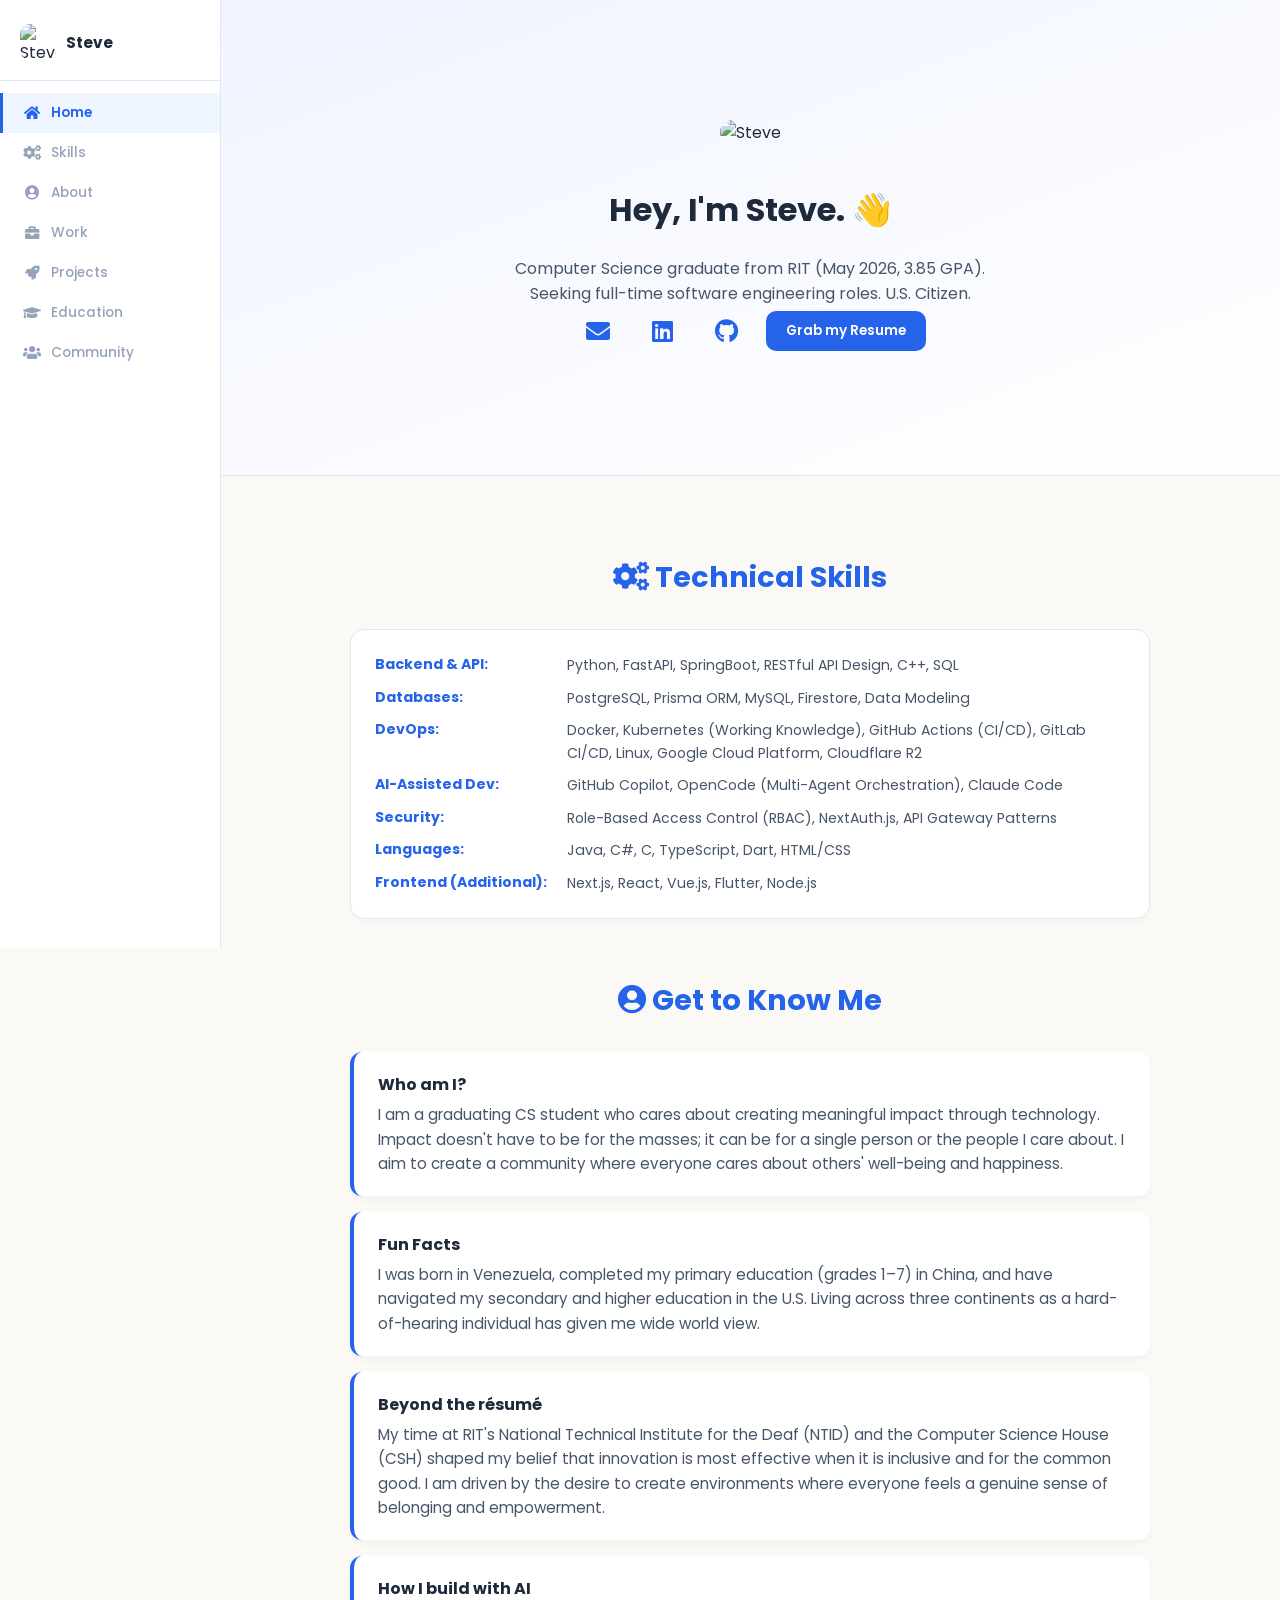
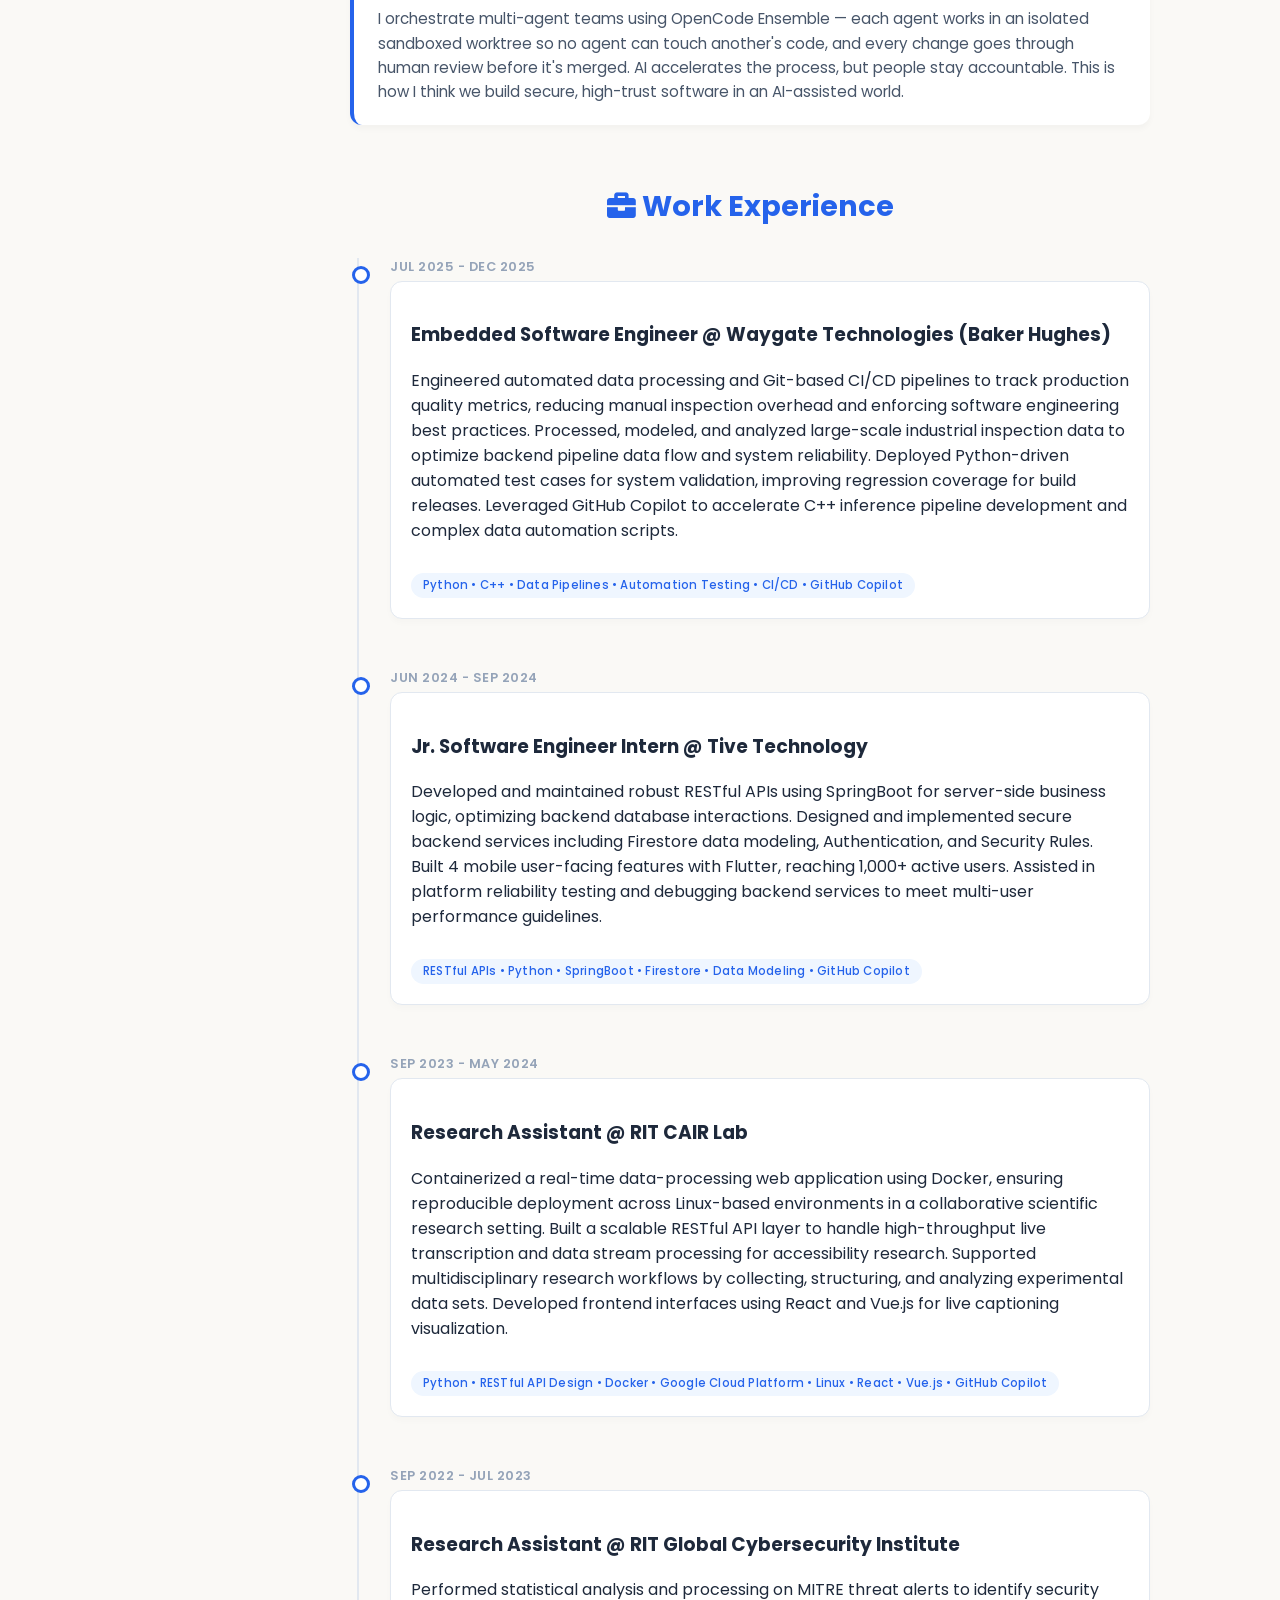
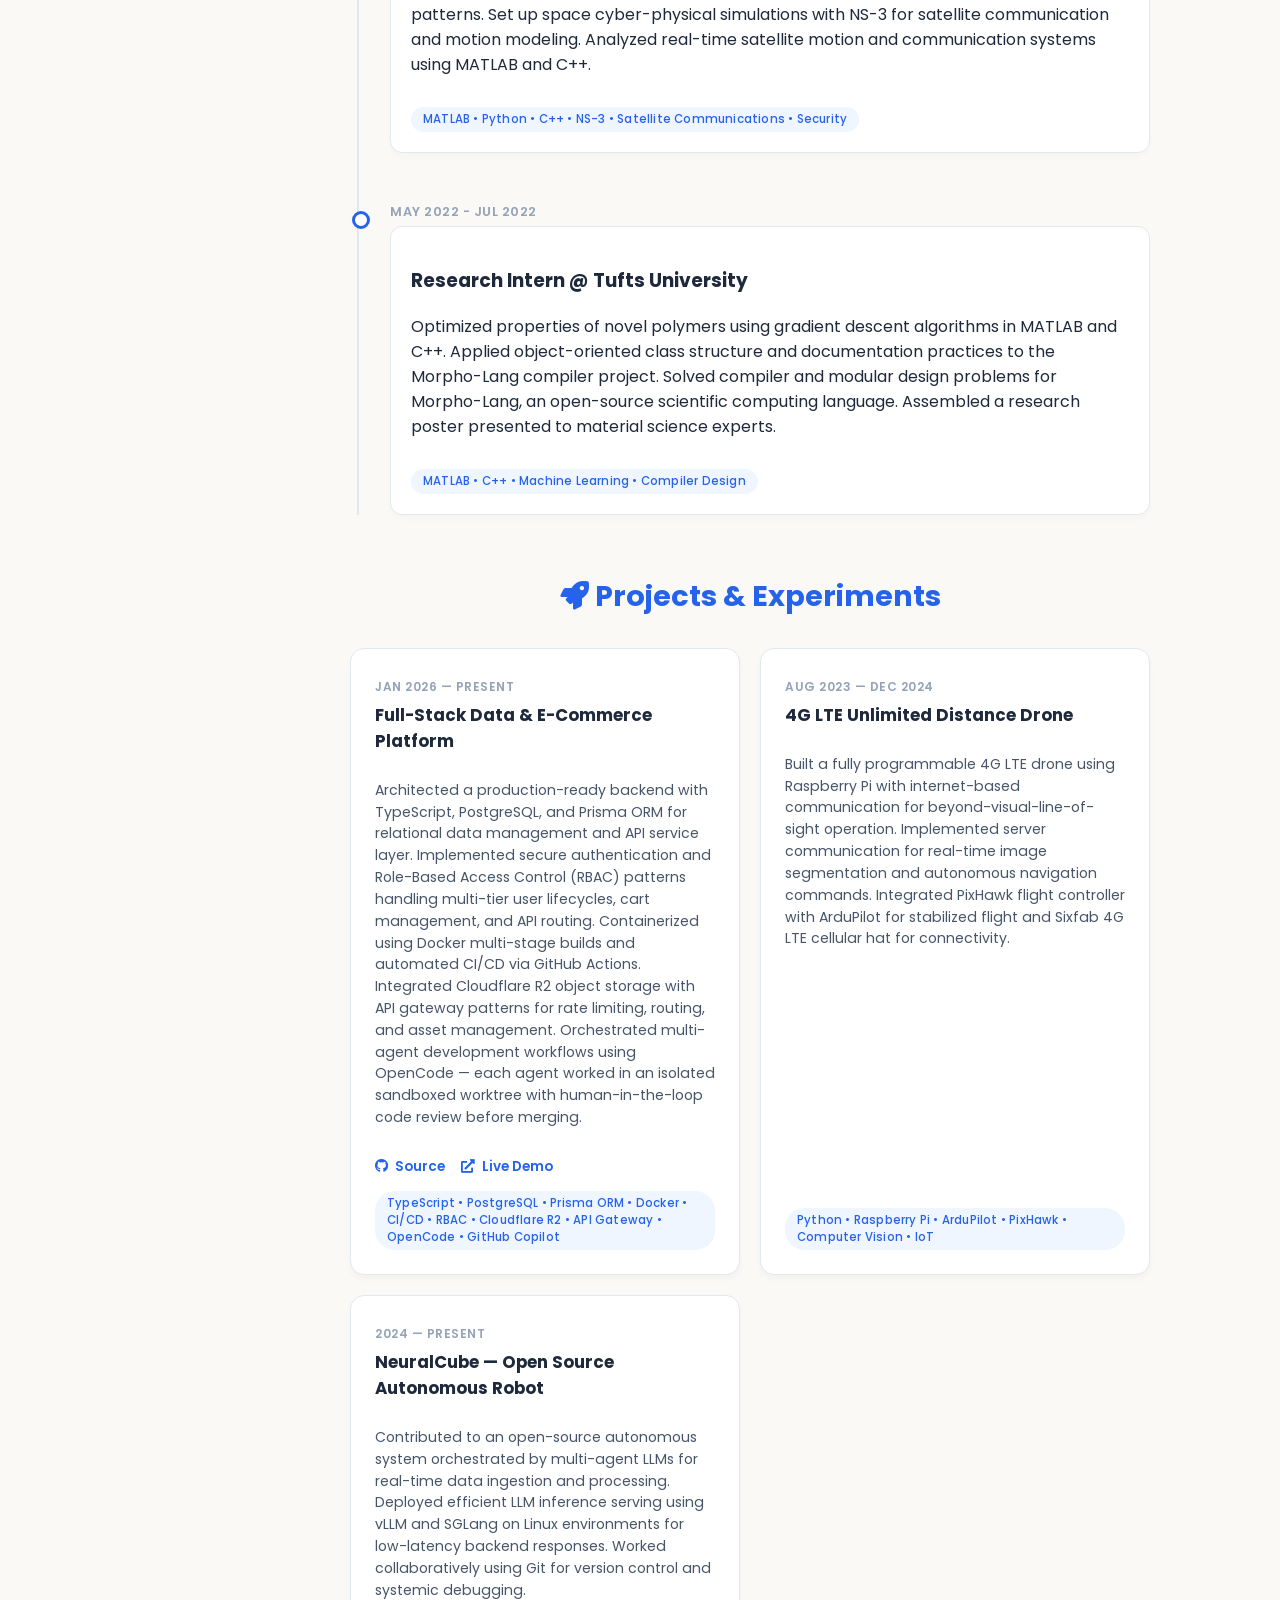
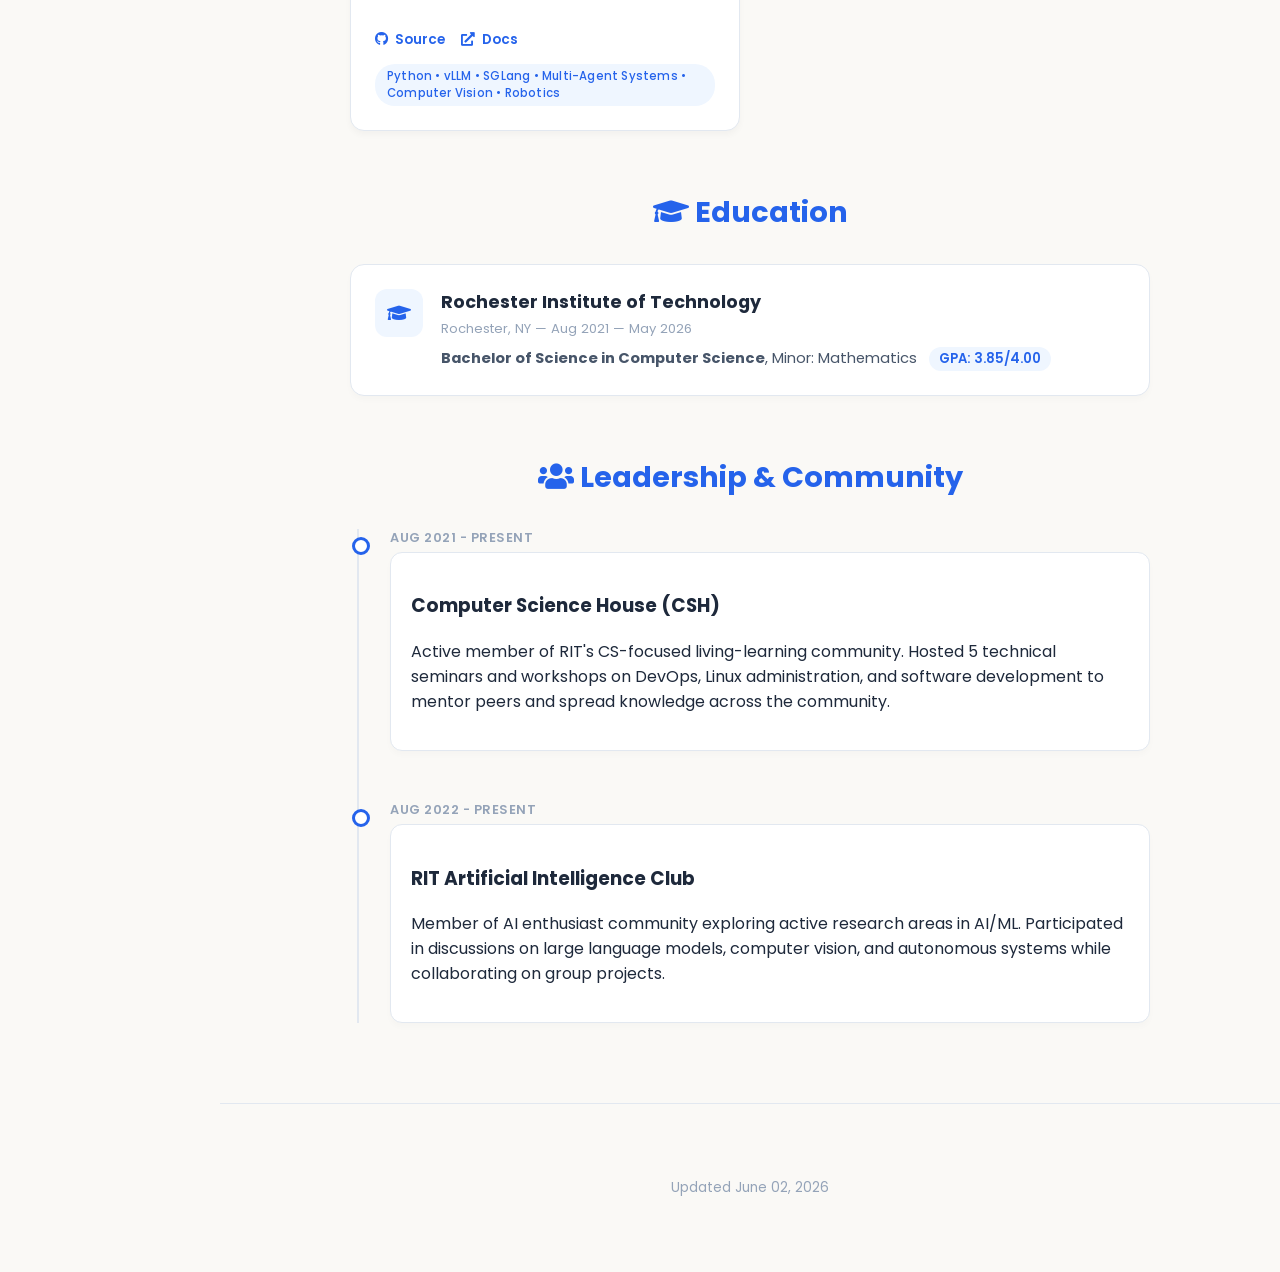
==== index.html @ 1d30fd58 "Update title to Jr. Software Engineer Intern; comment out collaborator name" ====
<!DOCTYPE html>
<html lang="en">
<head>
    <meta charset="UTF-8">
    <meta name="viewport" content="width=device-width, initial-scale=1.0">
    <title>Yiyuan (Steve) Wufeng | My Journey</title>
    <link rel="preconnect" href="https://fonts.googleapis.com">
    <link rel="preconnect" href="https://fonts.gstatic.com" crossorigin>
    <link href="https://fonts.googleapis.com/css2?family=Poppins:wght@400;500;600;700&display=swap" rel="stylesheet">
    <link rel="stylesheet" href="index.css">
    <link rel="stylesheet" href="https://use.fontawesome.com/releases/v5.7.1/css/all.css">
</head>
<body>

    <nav class="sidebar" id="sidebar">
        <div class="sidebar-header">
            <img src="https://avatars.githubusercontent.com/u/86623538?v=4" alt="Steve" class="sidebar-avatar">
            <span class="sidebar-name">Steve</span>
        </div>
        <a href="#" class="sidebar-link active" data-target="home"><i class="fas fa-home"></i> Home</a>
        <a href="#skills" class="sidebar-link" data-target="skills"><i class="fas fa-cogs"></i> Skills</a>
        <a href="#about" class="sidebar-link" data-target="about"><i class="fas fa-user-circle"></i> About</a>
        <a href="#work" class="sidebar-link" data-target="work"><i class="fas fa-briefcase"></i> Work</a>
        <a href="#projects" class="sidebar-link" data-target="projects"><i class="fas fa-rocket"></i> Projects</a>
        <a href="#education" class="sidebar-link" data-target="education"><i class="fas fa-graduation-cap"></i> Education</a>
        <a href="#community" class="sidebar-link" data-target="community"><i class="fas fa-users"></i> Community</a>
    </nav>

    <div class="main-content">

    <header class="hero" id="home">
        <img src="https://avatars.githubusercontent.com/u/86623538?v=4" alt="Steve" class="profile-pic">
        <h1>Hey, I'm Steve. 👋</h1>
        <p class="bio">Computer Science graduate from RIT (May 2026, 3.85 GPA). Seeking full-time software engineering roles. U.S. Citizen.</p>
        <div class="social-links">
            <a href="mailto:yfeng219@gmail.com"><i class="fas fa-envelope"></i></a>
            <a href="https://linkedin.com/in/yiyuan-wufeng/" target="_blank"><i class="fab fa-linkedin"></i></a>
            <a href="https://github.com/SteveWufeng" target="_blank"><i class="fab fa-github"></i></a>
            <a href="Yiyuan_Wufeng_Resume.pdf" class="resume-btn">Grab my Resume</a>
        </div>
    </header>

    <div class="container">
        <h2 class="section-title reveal" id="skills"><i class="fas fa-cogs"></i> Technical Skills</h2>
        <div class="reveal" style="margin-bottom: 60px;">
            <div class="skills-grid">
                <strong>Backend &amp; API:</strong> <span>Python, FastAPI, SpringBoot, RESTful API Design, C++, SQL</span>
                <strong>Databases:</strong> <span>PostgreSQL, Prisma ORM, MySQL, Firestore, Data Modeling</span>
                <strong>DevOps:</strong> <span>Docker, Kubernetes (Working Knowledge), GitHub Actions (CI/CD), GitLab CI/CD, Linux, Google Cloud Platform, Cloudflare R2</span>
                <strong>AI-Assisted Dev:</strong> <span>GitHub Copilot, OpenCode (Multi-Agent Orchestration), Claude Code</span>
                <strong>Security:</strong> <span>Role-Based Access Control (RBAC), NextAuth.js, API Gateway Patterns</span>
                <strong>Languages:</strong> <span>Java, C#, C, TypeScript, Dart, HTML/CSS</span>
                <strong>Frontend (Additional):</strong> <span>Next.js, React, Vue.js, Flutter, Node.js</span>
            </div>
        </div>

        <h2 class="section-title reveal" id="about"><i class="fas fa-user-circle"></i> Get to Know Me</h2>
        <div class="about-cards reveal">
            <div class="stub-card">
                <p class="stub-question">Who am I?</p>
                <p class="stub-answer">I am a graduating CS student who cares about creating meaningful impact through technology. Impact doesn't have to be for the masses; it can be for a single person or the people I care about. I aim to create a community where everyone cares about others' well-being and happiness.</p>
            </div>
            <div class="stub-card">
                <p class="stub-question">Fun Facts</p>
                <p class="stub-answer">I was born in Venezuela, completed my primary education (grades 1–7) in China, and have navigated my secondary and higher education in the U.S. Living across three continents as a hard-of-hearing individual has given me wide world view.</p>
            </div>
            <div class="stub-card">
                <p class="stub-question">Beyond the résumé</p>
                <p class="stub-answer">My time at RIT's National Technical Institute for the Deaf (NTID) and the Computer Science House (CSH) shaped my belief that innovation is most effective when it is inclusive and for the common good. I am driven by the desire to create environments where everyone feels a genuine sense of belonging and empowerment.</p>
            </div>
            <div class="stub-card">
                <p class="stub-question">How I build with AI</p>
                <p class="stub-answer">I orchestrate multi-agent teams using OpenCode Ensemble — each agent works in an isolated sandboxed worktree so no agent can touch another's code, and every change goes through human review before it's merged. AI accelerates the process, but people stay accountable. This is how I think we build secure, high-trust software in an AI-assisted world.</p>
            </div>
        </div>

        <h2 class="section-title reveal" id="work"><i class="fas fa-briefcase"></i> Work Experience</h2>
        <main class="timeline">
            <div class="timeline-item reveal">
                <div class="date">Jul 2025 - Dec 2025 </div>
                <div class="content">
                    <h3>Embedded Software Engineer @ Waygate Technologies (Baker Hughes) </h3>
                    <p>Engineered automated data processing and Git-based CI/CD pipelines to track production quality metrics, reducing manual inspection overhead and enforcing software engineering best practices. Processed, modeled, and analyzed large-scale industrial inspection data to optimize backend pipeline data flow and system reliability. Deployed Python-driven automated test cases for system validation, improving regression coverage for build releases. Leveraged GitHub Copilot to accelerate C++ inference pipeline development and complex data automation scripts.</p>
                    <span class="tags">Python • C++ • Data Pipelines • Automation Testing • CI/CD • GitHub Copilot</span>
                </div>
            </div>

            <div class="timeline-item reveal">
                <div class="date">Jun 2024 - Sep 2024 </div>
                <div class="content">
                    <h3>Jr. Software Engineer Intern @ Tive Technology </h3>
                    <p>Developed and maintained robust RESTful APIs using SpringBoot for server-side business logic, optimizing backend database interactions. Designed and implemented secure backend services including Firestore data modeling, Authentication, and Security Rules. Built 4 mobile user-facing features with Flutter, reaching 1,000+ active users. Assisted in platform reliability testing and debugging backend services to meet multi-user performance guidelines.</p>
                    <span class="tags">RESTful APIs • Python • SpringBoot • Firestore • Data Modeling • GitHub Copilot</span>
                </div>
            </div>

            <div class="timeline-item reveal">
                <div class="date">Sep 2023 - May 2024 </div>
                <div class="content">
                    <h3>Research Assistant @ RIT CAIR Lab </h3>
                    <p>Containerized a real-time data-processing web application using Docker, ensuring reproducible deployment across Linux-based environments in a collaborative scientific research setting. Built a scalable RESTful API layer to handle high-throughput live transcription and data stream processing for accessibility research. Supported multidisciplinary research workflows by collecting, structuring, and analyzing experimental data sets. Developed frontend interfaces using React and Vue.js for live captioning visualization.</p>
                    <span class="tags">Python • RESTful API Design • Docker • Google Cloud Platform • Linux • React • Vue.js • GitHub Copilot</span>
                </div>
            </div>

            <div class="timeline-item reveal">
                <div class="date">Sep 2022 - Jul 2023 </div>
                <div class="content">
                    <h3>Research Assistant @ RIT Global Cybersecurity Institute </h3>
                    <p>Performed statistical analysis and processing on MITRE threat alerts to identify security patterns. Set up space cyber-physical simulations with NS-3 for satellite communication and motion modeling. Analyzed real-time satellite motion and communication systems using MATLAB and C++.</p>
                    <span class="tags">MATLAB • Python • C++ • NS-3 • Satellite Communications • Security</span>
                </div>
            </div>

            <div class="timeline-item reveal">
                <div class="date">May 2022 - Jul 2022 </div>
                <div class="content">
                    <h3>Research Intern @ Tufts University </h3>
                    <p>Optimized properties of novel polymers using gradient descent algorithms in MATLAB and C++. Applied object-oriented class structure and documentation practices to the Morpho-Lang compiler project. Solved compiler and modular design problems for Morpho-Lang, an open-source scientific computing language. Assembled a research poster presented to material science experts.</p>
                    <span class="tags">MATLAB • C++ • Machine Learning • Compiler Design</span>
                </div>
            </div>
        </main>

        <h2 class="section-title reveal" id="projects"><i class="fas fa-rocket"></i> Projects & Experiments</h2>
        
        <div class="project-grid">
            <div class="project-card reveal">
                <div class="project-card-header">
                    <span class="project-date">Jan 2026 — Present</span>
                    <h3>Full-Stack Data &amp; E-Commerce Platform</h3>
                </div>
                <p>Architected a production-ready backend with TypeScript, PostgreSQL, and Prisma ORM for relational data management and API service layer. Implemented secure authentication and Role-Based Access Control (RBAC) patterns handling multi-tier user lifecycles, cart management, and API routing. Containerized using Docker multi-stage builds and automated CI/CD via GitHub Actions. Integrated Cloudflare R2 object storage with API gateway patterns for rate limiting, routing, and asset management. Orchestrated multi-agent development workflows using OpenCode — each agent worked in an isolated sandboxed worktree with human-in-the-loop code review before merging.</p>
                <div class="project-links">
                    <a href="https://github.com/SteveWufeng/E-Commerce" target="_blank"><i class="fab fa-github"></i> Source</a>
                    <a href="https://e-commerce-production-c2ee.up.railway.app/" target="_blank"><i class="fas fa-external-link-alt"></i> Live Demo</a>
                </div>
                <span class="tags">TypeScript • PostgreSQL • Prisma ORM • Docker • CI/CD • RBAC • Cloudflare R2 • API Gateway • OpenCode • GitHub Copilot</span>
            </div>

            <div class="project-card reveal">
                <div class="project-card-header">
                    <span class="project-date">Aug 2023 — Dec 2024</span>
                    <h3>4G LTE Unlimited Distance Drone</h3>
                </div>
                <p>Built a fully programmable 4G LTE drone using Raspberry Pi with internet-based communication for beyond-visual-line-of-sight operation. Implemented server communication for real-time image segmentation and autonomous navigation commands. Integrated PixHawk flight controller with ArduPilot for stabilized flight and Sixfab 4G LTE cellular hat for connectivity.</p>
                <span class="tags">Python • Raspberry Pi • ArduPilot • PixHawk • Computer Vision • IoT</span>
            </div>

            <div class="project-card reveal">
                <div class="project-card-header">
                    <span class="project-date">2024 — Present</span>
                    <h3>NeuralCube — Open Source Autonomous Robot</h3>
                </div>
                <p>Contributed to an open-source autonomous system orchestrated by multi-agent LLMs for real-time data ingestion and processing. Deployed efficient LLM inference serving using vLLM and SGLang on Linux environments for low-latency backend responses. Worked collaboratively using Git for version control and systemic debugging.</p>
                <div class="project-links">
                    <a href="https://github.com/chanelfcheng/NeuralCube" target="_blank"><i class="fab fa-github"></i> Source</a>
                    <a href="https://chanelfcheng.github.io/NeuralCube-Docs/" target="_blank"><i class="fas fa-external-link-alt"></i> Docs</a>
                </div>
                <span class="tags">Python • vLLM • SGLang • Multi-Agent Systems • Computer Vision • Robotics</span>
            </div>
        </div>

        <h2 class="section-title reveal" id="education"><i class="fas fa-graduation-cap"></i> Education</h2>
        <div class="edu-card reveal">
            <div class="edu-icon"><i class="fas fa-graduation-cap"></i></div>
            <div class="edu-body">
                <h3>Rochester Institute of Technology</h3>
                <p class="edu-meta">Rochester, NY &mdash; Aug 2021 &mdash; May 2026</p>
                <p class="edu-degree"><strong>Bachelor of Science in Computer Science</strong>, Minor: Mathematics <span class="edu-gpa">GPA: 3.85/4.00</span></p>
            </div>
        </div>

        <h2 class="section-title reveal" id="community"><i class="fas fa-users"></i> Leadership &amp; Community</h2>
        <div class="timeline" style="margin-bottom: 60px;">
            <div class="timeline-item reveal">
                <div class="date">Aug 2021 - Present </div>
                <div class="content">
                    <h3>Computer Science House (CSH)</h3>
                    <p>Active member of RIT's CS-focused living-learning community. Hosted 5 technical seminars and workshops on DevOps, Linux administration, and software development to mentor peers and spread knowledge across the community.</p>
                </div>
            </div>
            <div class="timeline-item reveal">
                <div class="date">Aug 2022 - Present </div>
                <div class="content">
                    <h3>RIT Artificial Intelligence Club</h3>
                    <p>Member of AI enthusiast community exploring active research areas in AI/ML. Participated in discussions on large language models, computer vision, and autonomous systems while collaborating on group projects.</p>
                </div>
            </div>
        </div>

    </div>

    <footer>
        <p>Updated June 02, 2026</p>
    </footer>

    </div><!-- .main-content -->

    <script>
        const observer = new IntersectionObserver((entries) => {
            entries.forEach((entry) => {
                if (entry.isIntersecting) entry.target.classList.add('active');
            });
        }, { threshold: 0.15 });

        document.querySelectorAll('.reveal').forEach((el) => observer.observe(el));

        // ── Sidebar scroll spy ──
        const sidebarLinks = document.querySelectorAll('.sidebar-link');
        const sections = ['home', 'skills', 'about', 'work', 'projects', 'education', 'community']
            .map(id => document.getElementById(id));

        const sidebarObserver = new IntersectionObserver((entries) => {
            let activeId = null;
            entries.forEach(entry => {
                if (entry.isIntersecting) activeId = entry.target.id;
            });
            if (activeId) {
                sidebarLinks.forEach(link => {
                    link.classList.toggle('active', link.dataset.target === activeId);
                });
            }
        }, { rootMargin: '-30% 0px -60% 0px' });

        sections.forEach(s => { if (s) sidebarObserver.observe(s); });
    </script>
</body>
</html>
---- index.css ----
:root {
    --bg: #faf9f6;
    --text: #1e293b;
    --accent: #2563eb;
    --line: #e2e8f0;
}

html {
    scroll-behavior: smooth;
}

body {
    font-family: 'Poppins', sans-serif;
    background-color: var(--bg);
    color: var(--text);
    margin: 0;
}

.container {
    max-width: 800px;
    margin: 0 auto;
    padding: 20px;
}

.hero {
    text-align: center;
    padding: 120px 20px;
    background: linear-gradient(160deg, #f0f4ff 0%, #ffffff 100%);
    border-bottom: 1px solid var(--line);
}

.profile-pic {
    width: 140px;
    border-radius: 20px;
    margin-bottom: 20px;
}

.bio {
    max-width: 520px;
    margin: 0 auto;
    color: #475569;
    font-size: 1rem;
    line-height: 1.6;
}

.section-title {
    margin: 60px 0 30px 0;
    font-size: 1.8rem;
    color: var(--accent);
    text-align: center;
}

.timeline {
    position: relative;
    padding-left: 40px;
}

.timeline::before {
    content: '';
    position: absolute;
    left: 7px;
    top: 0;
    bottom: 0;
    width: 2px;
    background: var(--line);
}

.timeline-item {
    margin-bottom: 50px;
    position: relative;
    transition: 0.3s;
}

.timeline-item::after {
    content: '';
    position: absolute;
    left: -38px;
    top: 8px;
    width: 12px;
    height: 12px;
    background: white;
    border: 3px solid var(--accent);
    border-radius: 50%;
    z-index: 2;
}

.content {
    background: white;
    padding: 20px;
    border-radius: 12px;
    box-shadow: 0 4px 6px rgba(0,0,0,0.02);
    border: 1px solid var(--line);
    transition: 0.3s;
}

.timeline-item:hover .content {
    transform: translateX(8px);
    box-shadow: 0 10px 20px rgba(37, 99, 235, 0.06);
}

.date {
    font-size: 0.8rem;
    font-weight: 600;
    color: #94a3b8;
    margin-bottom: 5px;
    text-transform: uppercase;
    letter-spacing: 0.5px;
}

.tags {
    display: inline-block;
    margin-top: 14px;
    padding: 4px 12px;
    background: #eff6ff;
    border-radius: 20px;
    font-size: 0.72rem;
    color: var(--accent);
    font-weight: 500;
    letter-spacing: 0.2px;
}

/* Scroll Animation */
.reveal {
    opacity: 0;
    transform: translateY(28px);
}

.reveal.active {
    opacity: 1;
    transform: translateY(0);
    transition: opacity 0.65s ease-out, transform 0.65s ease-out;
}

.section-title.reveal.active {
    transition-delay: 0.05s;
}

.social-links {
    display: flex;
    align-items: center;
    justify-content: center;
    gap: 16px;
    flex-wrap: wrap;
}

.social-links a:not(.resume-btn) {
    display: inline-flex;
    align-items: center;
    justify-content: center;
    width: 48px;
    height: 48px;
    border-radius: 12px;
    font-size: 1.5rem;
    color: var(--accent);
    text-decoration: none;
    transition: background 0.2s, color 0.2s;
}

.social-links a:not(.resume-btn):hover {
    background: var(--accent);
    color: white;
}

.resume-btn {
    display: inline-flex;
    align-items: center;
    padding: 10px 20px;
    background: var(--accent);
    color: white;
    text-decoration: none;
    border-radius: 10px;
    font-weight: 600;
    font-size: 0.85rem;
    transition: background 0.2s, transform 0.2s;
    white-space: nowrap;
}

.resume-btn:hover {
    background: #1d4ed8;
    transform: translateY(-1px);
}

.skills-grid {
    display: grid;
    grid-template-columns: auto 1fr;
    gap: 10px 20px;
    background: white;
    padding: 24px;
    border-radius: 14px;
    box-shadow: 0 4px 6px rgba(0,0,0,0.02);
    border: 1px solid var(--line);
}

.skills-grid strong {
    color: var(--accent);
    font-size: 0.88rem;
}

.skills-grid span {
    color: #475569;
    font-size: 0.88rem;
    line-height: 1.6;
}

/* ── Sidebar Navigation ── */
.sidebar {
    position: fixed;
    top: 0;
    left: 0;
    width: 220px;
    height: 100vh;
    background: white;
    border-right: 1px solid var(--line);
    display: flex;
    flex-direction: column;
    padding: 24px 0;
    z-index: 200;
    overflow-y: auto;
}

.sidebar-header {
    display: flex;
    align-items: center;
    gap: 10px;
    padding: 0 20px 20px;
    border-bottom: 1px solid var(--line);
    margin-bottom: 12px;
}

.sidebar-avatar {
    width: 36px;
    height: 36px;
    border-radius: 10px;
    object-fit: cover;
}

.sidebar-name {
    font-weight: 700;
    font-size: 0.95rem;
    color: var(--text);
}

.sidebar-link {
    display: flex;
    align-items: center;
    gap: 10px;
    padding: 10px 20px;
    color: #94a3b8;
    text-decoration: none;
    font-size: 0.85rem;
    font-weight: 500;
    transition: color 0.2s, background 0.2s;
    border-left: 3px solid transparent;
}

.sidebar-link:hover {
    color: var(--text);
    background: #f1f5f9;
}

.sidebar-link.active {
    color: var(--accent);
    background: #eff6ff;
    border-left-color: var(--accent);
    font-weight: 600;
}

.sidebar-link i {
    width: 18px;
    text-align: center;
    font-size: 0.9rem;
}

/* shift main content right to accommodate sidebar */
.main-content {
    margin-left: 220px;
}

footer {
    text-align: center;
    padding: 60px;
    color: #94a3b8;
    font-size: 0.85rem;
    border-top: 1px solid var(--line);
}

@media (max-width: 768px) {
    .sidebar {
        width: 100%;
        height: auto;
        position: relative;
        flex-direction: row;
        flex-wrap: wrap;
        padding: 12px 16px;
        border-right: none;
        border-bottom: 1px solid var(--line);
        gap: 4px;
    }
    .sidebar-header {
        display: none;
    }
    .sidebar-link {
        padding: 6px 12px;
        font-size: 0.78rem;
        border-left: none;
        border-bottom: 2px solid transparent;
    }
    .sidebar-link.active {
        border-left-color: transparent;
        border-bottom-color: var(--accent);
    }
    .main-content {
        margin-left: 0;
    }
}

.about-cards {
    margin-bottom: 60px;
}

.stub-card {
    background: white;
    border-radius: 12px;
    padding: 20px 24px;
    margin-bottom: 16px;
    box-shadow: 0 4px 6px rgba(0, 0, 0, 0.03);
    border-left: 4px solid var(--accent);
    transition: box-shadow 0.2s;
}

.stub-card:hover {
    box-shadow: 0 8px 16px rgba(37, 99, 235, 0.08);
}

.stub-question {
    font-weight: 700;
    font-size: 1rem;
    color: var(--text);
    margin: 0 0 6px 0;
}

.stub-answer {
    color: #475569;
    font-size: 0.95rem;
    line-height: 1.6;
    margin: 0;
}

/* ── Education Card ── */
.edu-card {
    display: flex;
    align-items: flex-start;
    gap: 18px;
    background: white;
    padding: 24px;
    border-radius: 14px;
    border: 1px solid var(--line);
    box-shadow: 0 4px 6px rgba(0,0,0,0.02);
    margin-bottom: 60px;
    transition: box-shadow 0.2s;
}

.edu-card:hover {
    box-shadow: 0 8px 16px rgba(37, 99, 235, 0.06);
}

.edu-icon {
    width: 48px;
    height: 48px;
    border-radius: 12px;
    background: #eff6ff;
    display: flex;
    align-items: center;
    justify-content: center;
    color: var(--accent);
    font-size: 1.2rem;
    flex-shrink: 0;
}

.edu-body h3 {
    margin: 0 0 4px 0;
    font-size: 1.1rem;
    color: var(--text);
}

.edu-meta {
    font-size: 0.82rem;
    color: #94a3b8;
    margin: 0 0 8px 0;
}

.edu-degree {
    font-size: 0.92rem;
    color: #475569;
    margin: 0;
}

.edu-gpa {
    display: inline-block;
    background: #eff6ff;
    color: var(--accent);
    padding: 2px 10px;
    border-radius: 20px;
    font-size: 0.82rem;
    font-weight: 600;
    margin-left: 8px;
}

/* ── Project Cards ── */
.project-grid {
    display: grid;
    grid-template-columns: repeat(auto-fill, minmax(320px, 1fr));
    gap: 20px;
    margin-bottom: 60px;
}

.project-card {
    background: white;
    border-radius: 14px;
    padding: 24px;
    box-shadow: 0 4px 6px rgba(0, 0, 0, 0.03);
    border: 1px solid var(--line);
    transition: box-shadow 0.25s, transform 0.25s;
    display: flex;
    flex-direction: column;
}

.project-card:hover {
    box-shadow: 0 12px 24px rgba(37, 99, 235, 0.08);
    transform: translateY(-3px);
}

.project-card-header {
    margin-bottom: 12px;
}

.project-date {
    font-size: 0.75rem;
    font-weight: 600;
    color: #94a3b8;
    text-transform: uppercase;
    letter-spacing: 0.5px;
}

.project-card h3 {
    font-size: 1.05rem;
    margin: 4px 0 0 0;
    color: var(--text);
}

.project-card p {
    font-size: 0.88rem;
    line-height: 1.55;
    color: #475569;
    flex: 1;
}

.project-links {
    margin-top: 14px;
    display: flex;
    gap: 16px;
    flex-wrap: wrap;
}

.project-links a {
    color: var(--accent);
    text-decoration: none;
    font-size: 0.85rem;
    font-weight: 600;
    transition: opacity 0.2s;
}

.project-links a:hover {
    opacity: 0.7;
}

.project-links a i {
    margin-right: 4px;
}

@media (max-width: 700px) {
    .project-grid {
        grid-template-columns: 1fr;
    }
}
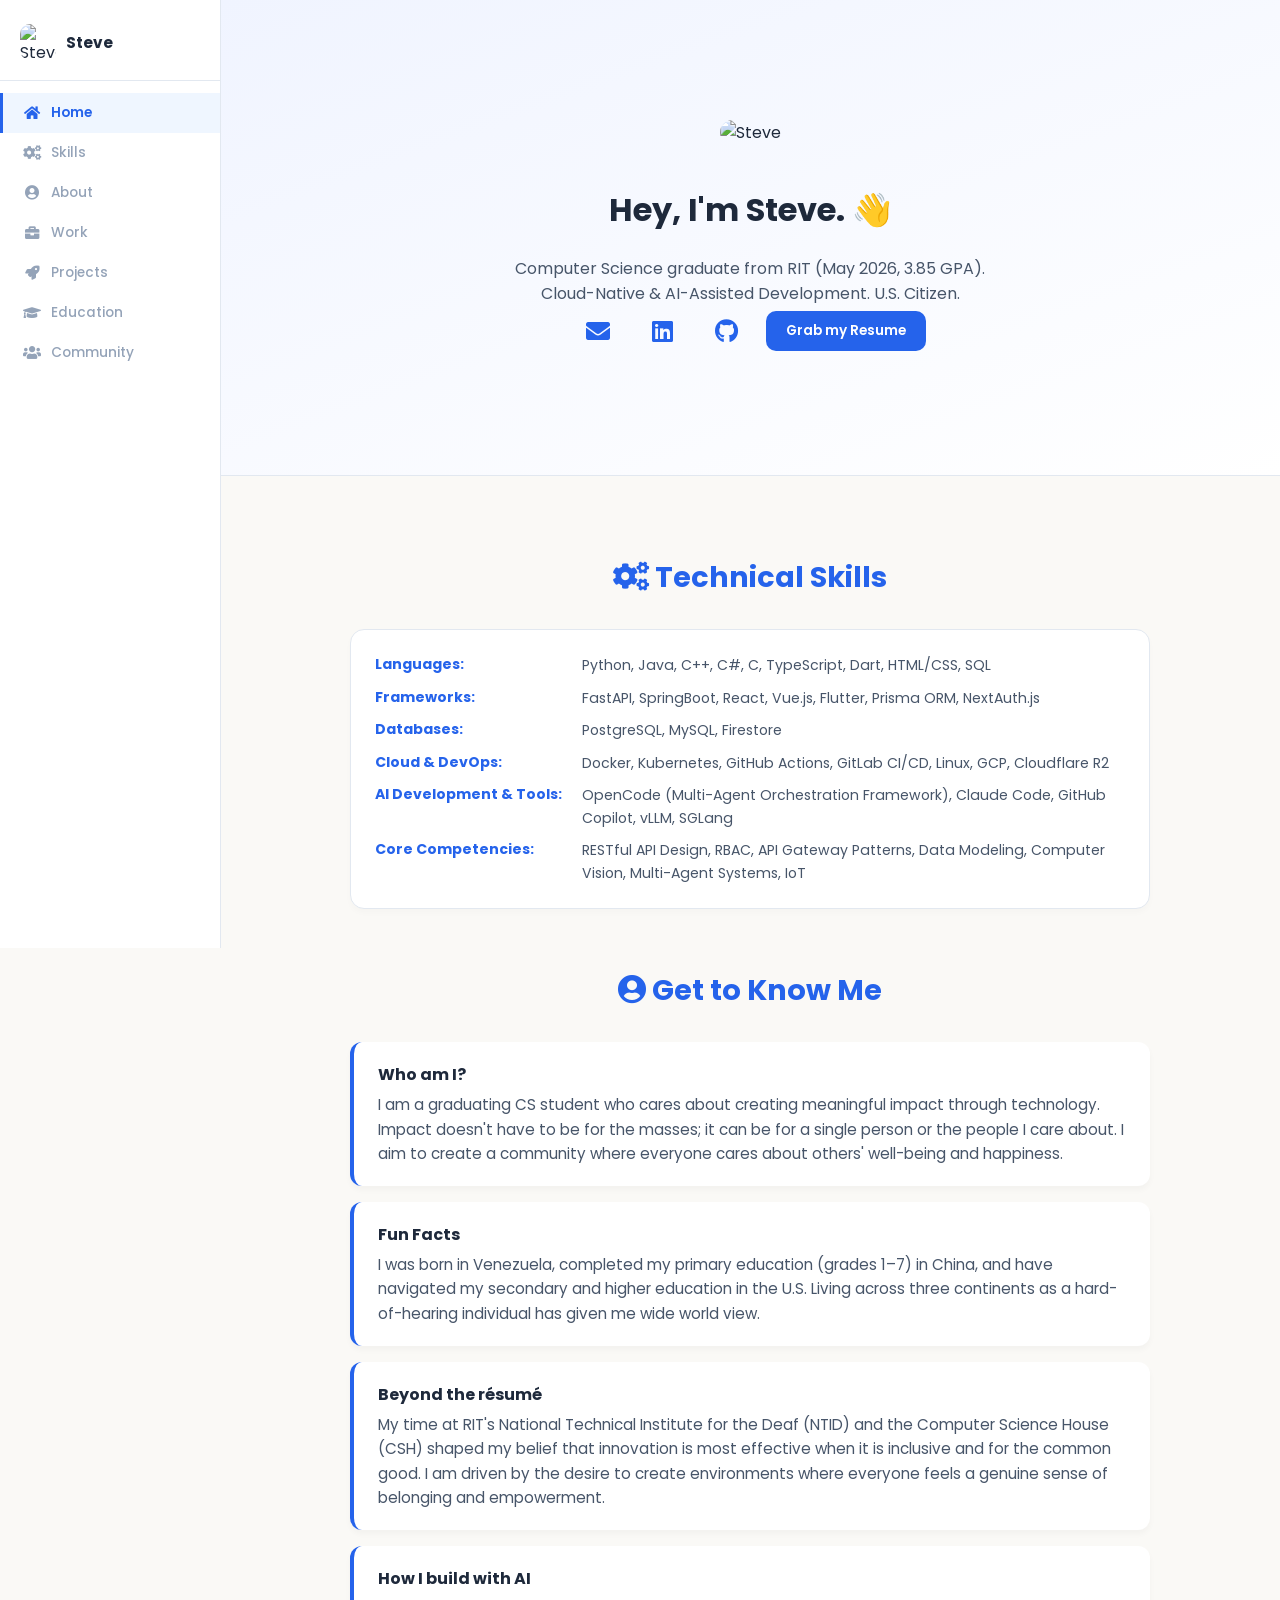
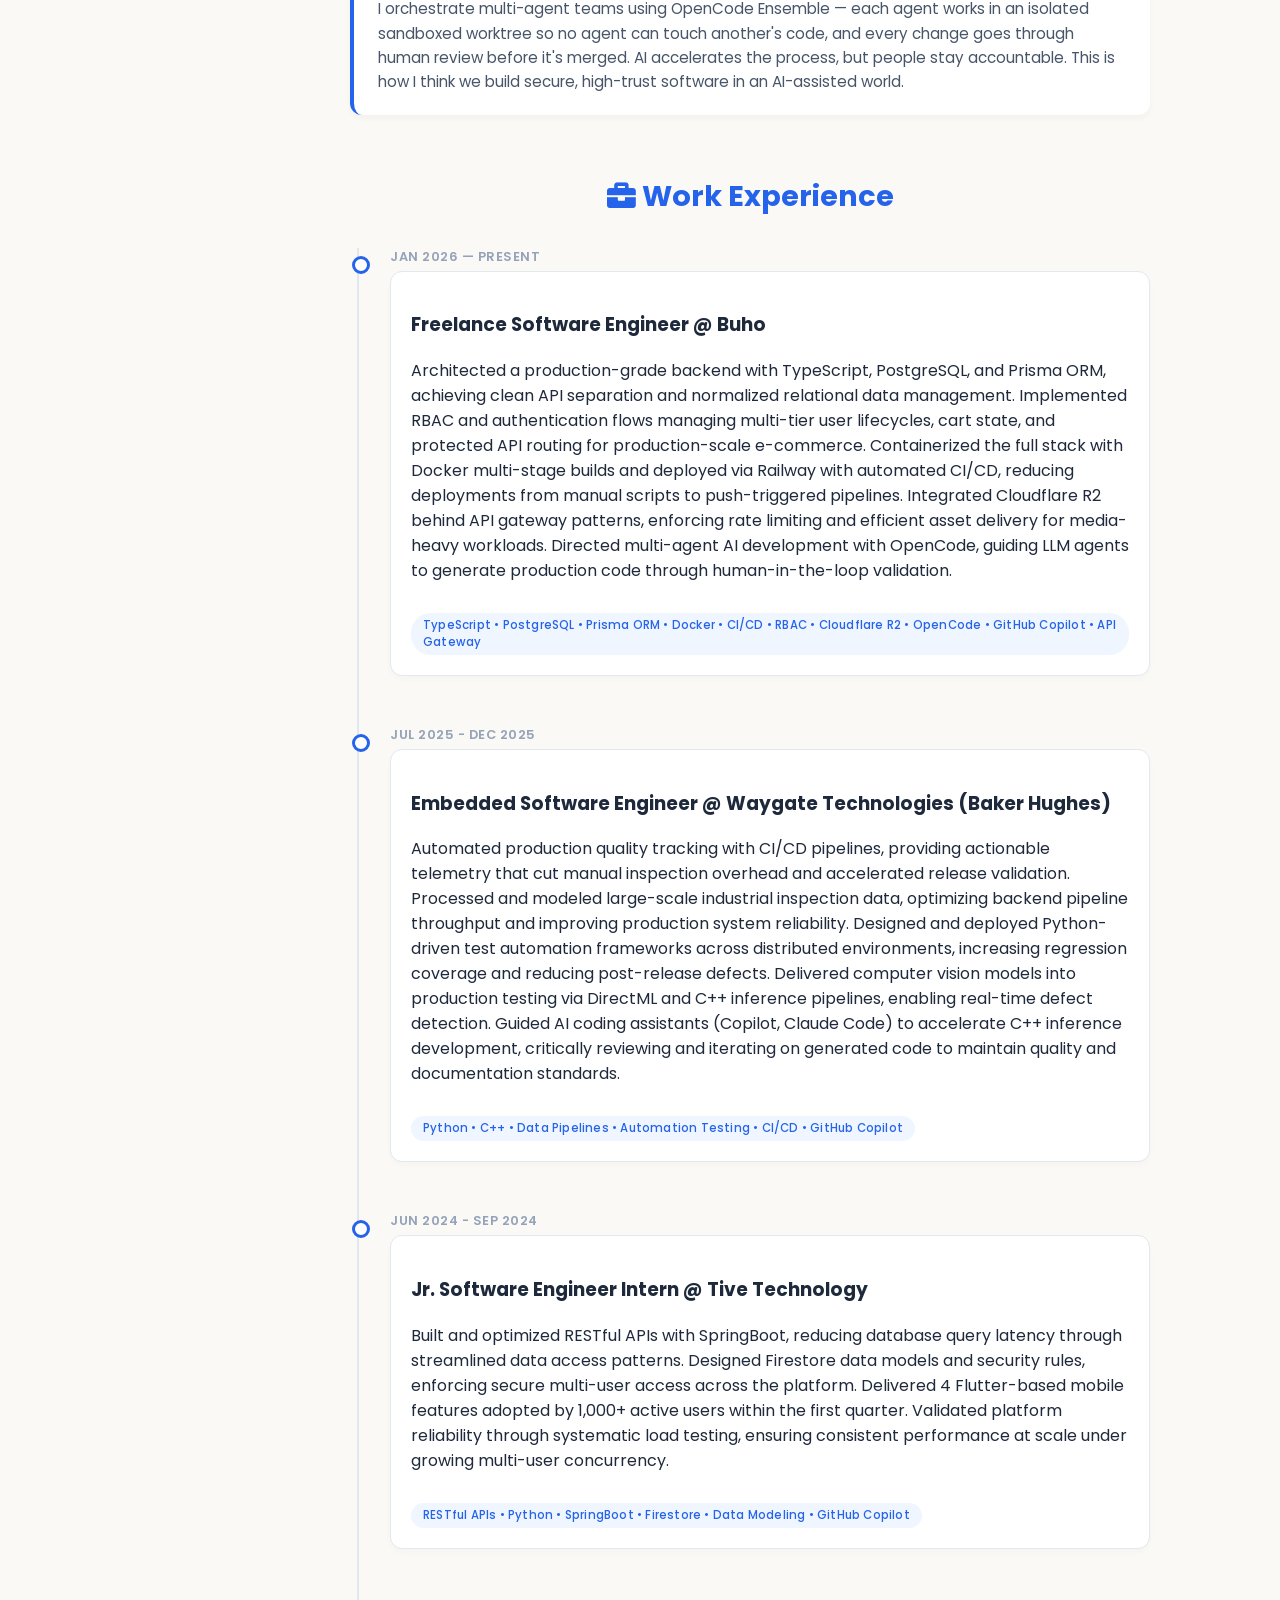
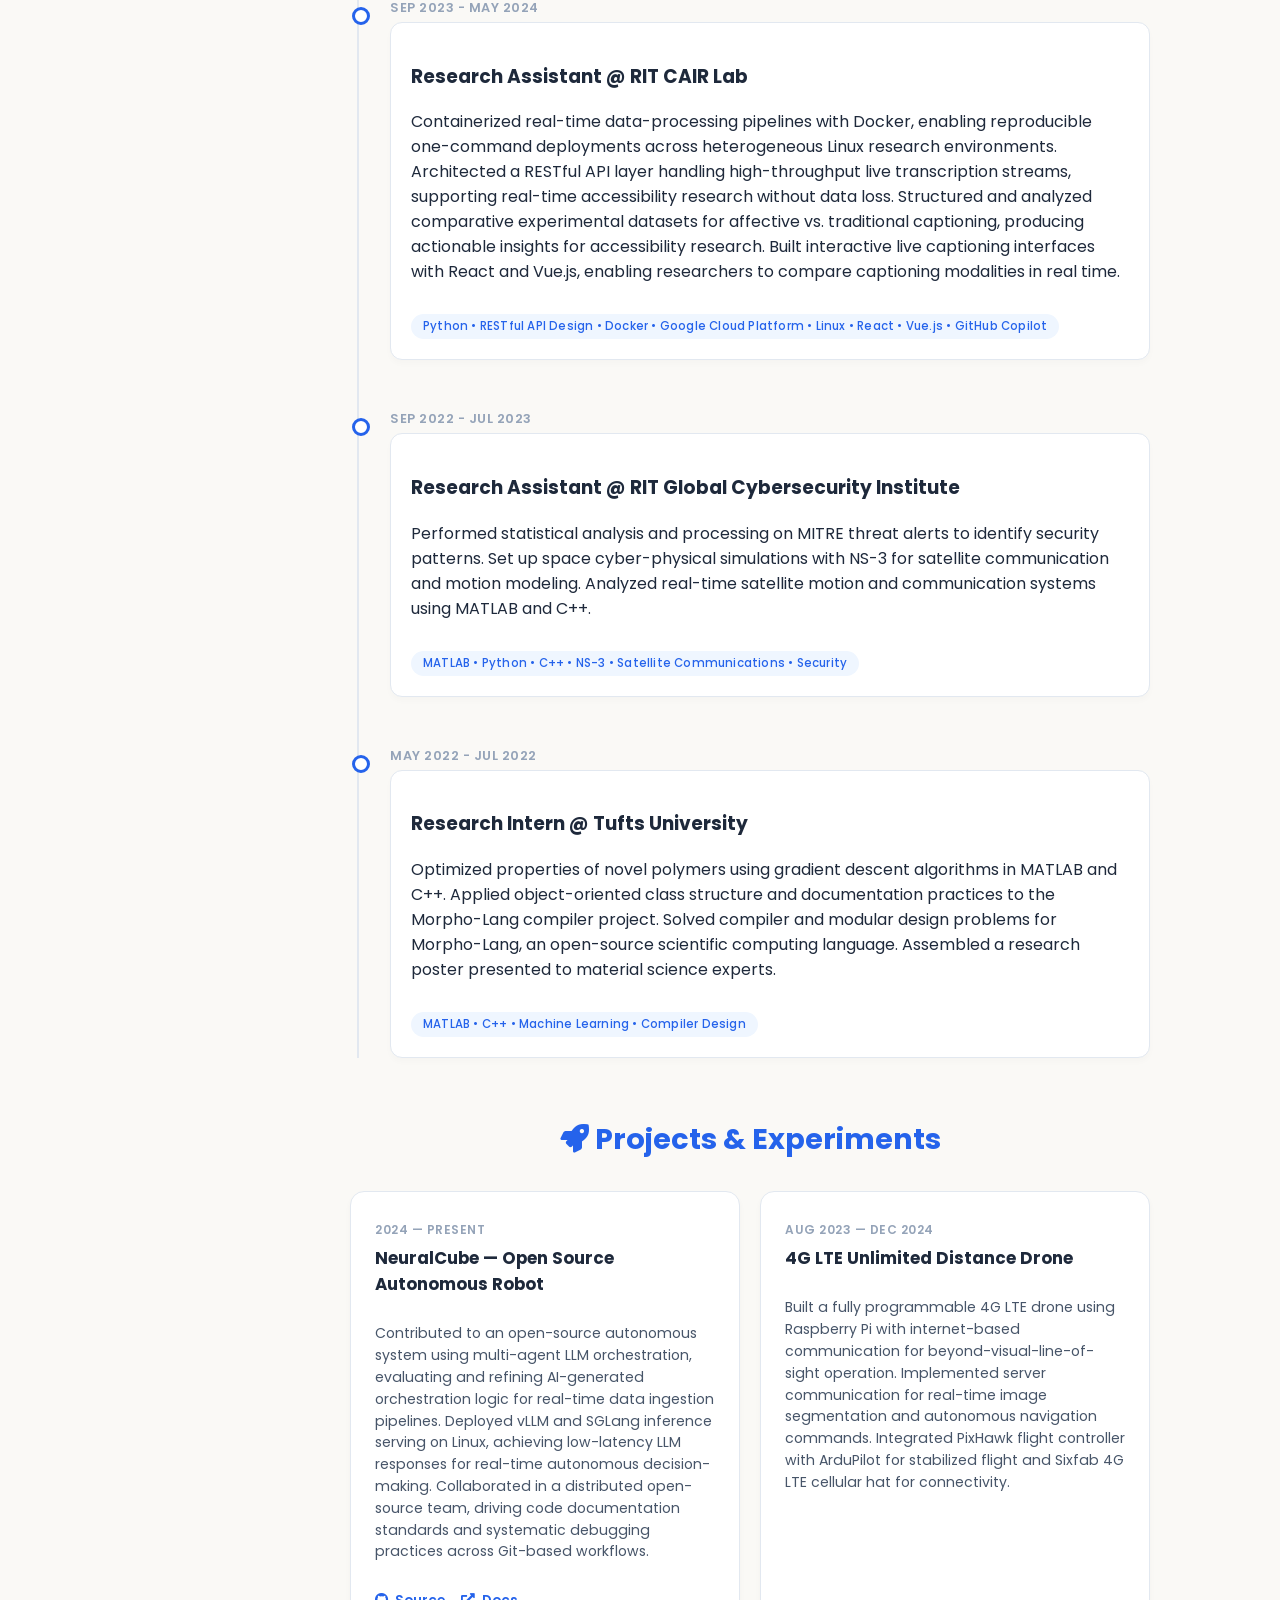
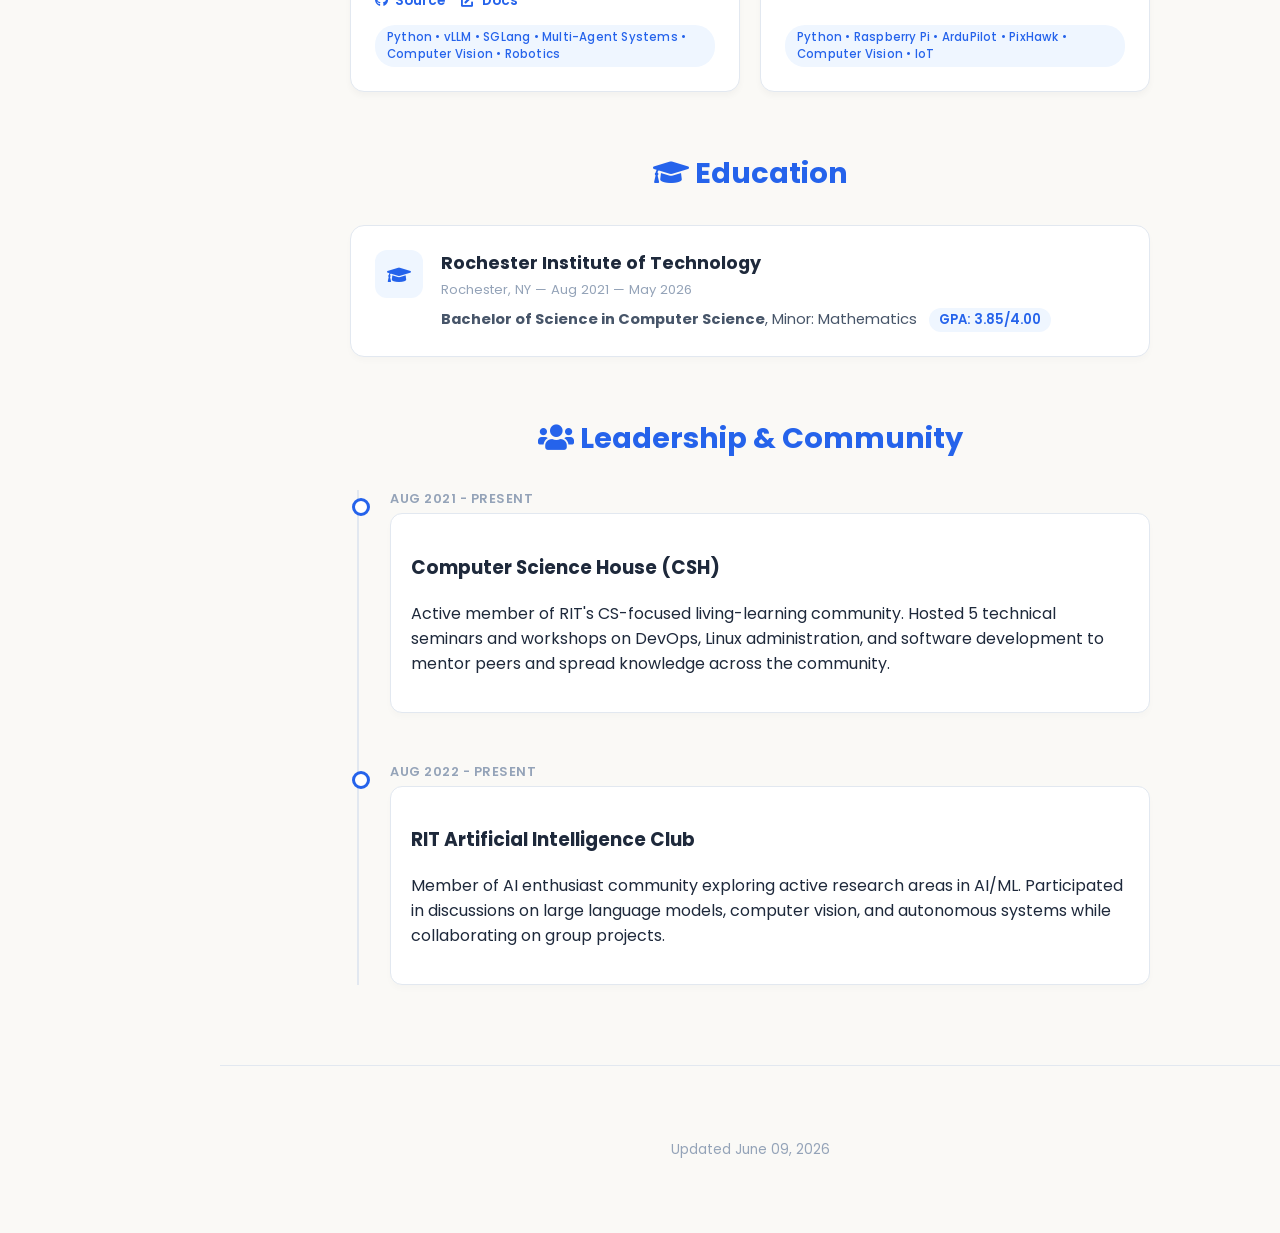
==== commit 7e1b8132: "restructure skills section, rewrite bullets for impact, add Buho freelance role, sync website" ====
--- a/index.html
+++ b/index.html
@@ -31,7 +31,7 @@
     <header class="hero" id="home">
         <img src="https://avatars.githubusercontent.com/u/86623538?v=4" alt="Steve" class="profile-pic">
         <h1>Hey, I'm Steve. 👋</h1>
-        <p class="bio">Computer Science graduate from RIT (May 2026, 3.85 GPA). Seeking full-time software engineering roles. U.S. Citizen.</p>
+        <p class="bio">Computer Science graduate from RIT (May 2026, 3.85 GPA). Cloud-Native &amp; AI-Assisted Development. U.S. Citizen.</p>
         <div class="social-links">
             <a href="mailto:yfeng219@gmail.com"><i class="fas fa-envelope"></i></a>
             <a href="https://linkedin.com/in/yiyuan-wufeng/" target="_blank"><i class="fab fa-linkedin"></i></a>
@@ -44,13 +44,12 @@
         <h2 class="section-title reveal" id="skills"><i class="fas fa-cogs"></i> Technical Skills</h2>
         <div class="reveal" style="margin-bottom: 60px;">
             <div class="skills-grid">
-                <strong>Backend &amp; API:</strong> <span>Python, FastAPI, SpringBoot, RESTful API Design, C++, SQL</span>
-                <strong>Databases:</strong> <span>PostgreSQL, Prisma ORM, MySQL, Firestore, Data Modeling</span>
-                <strong>DevOps:</strong> <span>Docker, Kubernetes (Working Knowledge), GitHub Actions (CI/CD), GitLab CI/CD, Linux, Google Cloud Platform, Cloudflare R2</span>
-                <strong>AI-Assisted Dev:</strong> <span>GitHub Copilot, OpenCode (Multi-Agent Orchestration), Claude Code</span>
-                <strong>Security:</strong> <span>Role-Based Access Control (RBAC), NextAuth.js, API Gateway Patterns</span>
-                <strong>Languages:</strong> <span>Java, C#, C, TypeScript, Dart, HTML/CSS</span>
-                <strong>Frontend (Additional):</strong> <span>Next.js, React, Vue.js, Flutter, Node.js</span>
+                <strong>Languages:</strong> <span>Python, Java, C++, C#, C, TypeScript, Dart, HTML/CSS, SQL</span>
+                <strong>Frameworks:</strong> <span>FastAPI, SpringBoot, React, Vue.js, Flutter, Prisma ORM, NextAuth.js</span>
+                <strong>Databases:</strong> <span>PostgreSQL, MySQL, Firestore</span>
+                <strong>Cloud &amp; DevOps:</strong> <span>Docker, Kubernetes, GitHub Actions, GitLab CI/CD, Linux, GCP, Cloudflare R2</span>
+                <strong>AI Development &amp; Tools:</strong> <span>OpenCode (Multi-Agent Orchestration Framework), Claude Code, GitHub Copilot, vLLM, SGLang</span>
+                <strong>Core Competencies:</strong> <span>RESTful API Design, RBAC, API Gateway Patterns, Data Modeling, Computer Vision, Multi-Agent Systems, IoT</span>
             </div>
         </div>
 
@@ -77,10 +76,19 @@
         <h2 class="section-title reveal" id="work"><i class="fas fa-briefcase"></i> Work Experience</h2>
         <main class="timeline">
             <div class="timeline-item reveal">
+                <div class="date">Jan 2026 — Present</div>
+                <div class="content">
+                    <h3>Freelance Software Engineer @ Buho</h3>
+                    <p>Architected a production-grade backend with TypeScript, PostgreSQL, and Prisma ORM, achieving clean API separation and normalized relational data management. Implemented RBAC and authentication flows managing multi-tier user lifecycles, cart state, and protected API routing for production-scale e-commerce. Containerized the full stack with Docker multi-stage builds and deployed via Railway with automated CI/CD, reducing deployments from manual scripts to push-triggered pipelines. Integrated Cloudflare R2 behind API gateway patterns, enforcing rate limiting and efficient asset delivery for media-heavy workloads. Directed multi-agent AI development with OpenCode, guiding LLM agents to generate production code through human-in-the-loop validation.</p>
+                    <span class="tags">TypeScript • PostgreSQL • Prisma ORM • Docker • CI/CD • RBAC • Cloudflare R2 • OpenCode • GitHub Copilot • API Gateway</span>
+                </div>
+            </div>
+
+            <div class="timeline-item reveal">
                 <div class="date">Jul 2025 - Dec 2025 </div>
                 <div class="content">
                     <h3>Embedded Software Engineer @ Waygate Technologies (Baker Hughes) </h3>
-                    <p>Engineered automated data processing and Git-based CI/CD pipelines to track production quality metrics, reducing manual inspection overhead and enforcing software engineering best practices. Processed, modeled, and analyzed large-scale industrial inspection data to optimize backend pipeline data flow and system reliability. Deployed Python-driven automated test cases for system validation, improving regression coverage for build releases. Leveraged GitHub Copilot to accelerate C++ inference pipeline development and complex data automation scripts.</p>
+                    <p>Automated production quality tracking with CI/CD pipelines, providing actionable telemetry that cut manual inspection overhead and accelerated release validation. Processed and modeled large-scale industrial inspection data, optimizing backend pipeline throughput and improving production system reliability. Designed and deployed Python-driven test automation frameworks across distributed environments, increasing regression coverage and reducing post-release defects. Delivered computer vision models into production testing via DirectML and C++ inference pipelines, enabling real-time defect detection. Guided AI coding assistants (Copilot, Claude Code) to accelerate C++ inference development, critically reviewing and iterating on generated code to maintain quality and documentation standards.</p>
                     <span class="tags">Python • C++ • Data Pipelines • Automation Testing • CI/CD • GitHub Copilot</span>
                 </div>
             </div>
@@ -89,7 +97,7 @@
                 <div class="date">Jun 2024 - Sep 2024 </div>
                 <div class="content">
                     <h3>Jr. Software Engineer Intern @ Tive Technology </h3>
-                    <p>Developed and maintained robust RESTful APIs using SpringBoot for server-side business logic, optimizing backend database interactions. Designed and implemented secure backend services including Firestore data modeling, Authentication, and Security Rules. Built 4 mobile user-facing features with Flutter, reaching 1,000+ active users. Assisted in platform reliability testing and debugging backend services to meet multi-user performance guidelines.</p>
+                    <p>Built and optimized RESTful APIs with SpringBoot, reducing database query latency through streamlined data access patterns. Designed Firestore data models and security rules, enforcing secure multi-user access across the platform. Delivered 4 Flutter-based mobile features adopted by 1,000+ active users within the first quarter. Validated platform reliability through systematic load testing, ensuring consistent performance at scale under growing multi-user concurrency.</p>
                     <span class="tags">RESTful APIs • Python • SpringBoot • Firestore • Data Modeling • GitHub Copilot</span>
                 </div>
             </div>
@@ -98,7 +106,7 @@
                 <div class="date">Sep 2023 - May 2024 </div>
                 <div class="content">
                     <h3>Research Assistant @ RIT CAIR Lab </h3>
-                    <p>Containerized a real-time data-processing web application using Docker, ensuring reproducible deployment across Linux-based environments in a collaborative scientific research setting. Built a scalable RESTful API layer to handle high-throughput live transcription and data stream processing for accessibility research. Supported multidisciplinary research workflows by collecting, structuring, and analyzing experimental data sets. Developed frontend interfaces using React and Vue.js for live captioning visualization.</p>
+                    <p>Containerized real-time data-processing pipelines with Docker, enabling reproducible one-command deployments across heterogeneous Linux research environments. Architected a RESTful API layer handling high-throughput live transcription streams, supporting real-time accessibility research without data loss. Structured and analyzed comparative experimental datasets for affective vs. traditional captioning, producing actionable insights for accessibility research. Built interactive live captioning interfaces with React and Vue.js, enabling researchers to compare captioning modalities in real time.</p>
                     <span class="tags">Python • RESTful API Design • Docker • Google Cloud Platform • Linux • React • Vue.js • GitHub Copilot</span>
                 </div>
             </div>
@@ -127,15 +135,15 @@
         <div class="project-grid">
             <div class="project-card reveal">
                 <div class="project-card-header">
-                    <span class="project-date">Jan 2026 — Present</span>
-                    <h3>Full-Stack Data &amp; E-Commerce Platform</h3>
-                </div>
-                <p>Architected a production-ready backend with TypeScript, PostgreSQL, and Prisma ORM for relational data management and API service layer. Implemented secure authentication and Role-Based Access Control (RBAC) patterns handling multi-tier user lifecycles, cart management, and API routing. Containerized using Docker multi-stage builds and automated CI/CD via GitHub Actions. Integrated Cloudflare R2 object storage with API gateway patterns for rate limiting, routing, and asset management. Orchestrated multi-agent development workflows using OpenCode — each agent worked in an isolated sandboxed worktree with human-in-the-loop code review before merging.</p>
+                    <span class="project-date">2024 — Present</span>
+                    <h3>NeuralCube — Open Source Autonomous Robot</h3>
+                </div>
+                <p>Contributed to an open-source autonomous system using multi-agent LLM orchestration, evaluating and refining AI-generated orchestration logic for real-time data ingestion pipelines. Deployed vLLM and SGLang inference serving on Linux, achieving low-latency LLM responses for real-time autonomous decision-making. Collaborated in a distributed open-source team, driving code documentation standards and systematic debugging practices across Git-based workflows.</p>
                 <div class="project-links">
-                    <a href="https://github.com/SteveWufeng/E-Commerce" target="_blank"><i class="fab fa-github"></i> Source</a>
-                    <a href="https://e-commerce-production-c2ee.up.railway.app/" target="_blank"><i class="fas fa-external-link-alt"></i> Live Demo</a>
-                </div>
-                <span class="tags">TypeScript • PostgreSQL • Prisma ORM • Docker • CI/CD • RBAC • Cloudflare R2 • API Gateway • OpenCode • GitHub Copilot</span>
+                    <a href="https://github.com/chanelfcheng/NeuralCube" target="_blank"><i class="fab fa-github"></i> Source</a>
+                    <a href="https://chanelfcheng.github.io/NeuralCube-Docs/" target="_blank"><i class="fas fa-external-link-alt"></i> Docs</a>
+                </div>
+                <span class="tags">Python • vLLM • SGLang • Multi-Agent Systems • Computer Vision • Robotics</span>
             </div>
 
             <div class="project-card reveal">
@@ -145,19 +153,6 @@
                 </div>
                 <p>Built a fully programmable 4G LTE drone using Raspberry Pi with internet-based communication for beyond-visual-line-of-sight operation. Implemented server communication for real-time image segmentation and autonomous navigation commands. Integrated PixHawk flight controller with ArduPilot for stabilized flight and Sixfab 4G LTE cellular hat for connectivity.</p>
                 <span class="tags">Python • Raspberry Pi • ArduPilot • PixHawk • Computer Vision • IoT</span>
-            </div>
-
-            <div class="project-card reveal">
-                <div class="project-card-header">
-                    <span class="project-date">2024 — Present</span>
-                    <h3>NeuralCube — Open Source Autonomous Robot</h3>
-                </div>
-                <p>Contributed to an open-source autonomous system orchestrated by multi-agent LLMs for real-time data ingestion and processing. Deployed efficient LLM inference serving using vLLM and SGLang on Linux environments for low-latency backend responses. Worked collaboratively using Git for version control and systemic debugging.</p>
-                <div class="project-links">
-                    <a href="https://github.com/chanelfcheng/NeuralCube" target="_blank"><i class="fab fa-github"></i> Source</a>
-                    <a href="https://chanelfcheng.github.io/NeuralCube-Docs/" target="_blank"><i class="fas fa-external-link-alt"></i> Docs</a>
-                </div>
-                <span class="tags">Python • vLLM • SGLang • Multi-Agent Systems • Computer Vision • Robotics</span>
             </div>
         </div>
 
@@ -192,7 +187,7 @@
     </div>
 
     <footer>
-        <p>Updated June 02, 2026</p>
+        <p>Updated June 09, 2026</p>
     </footer>
 
     </div><!-- .main-content -->
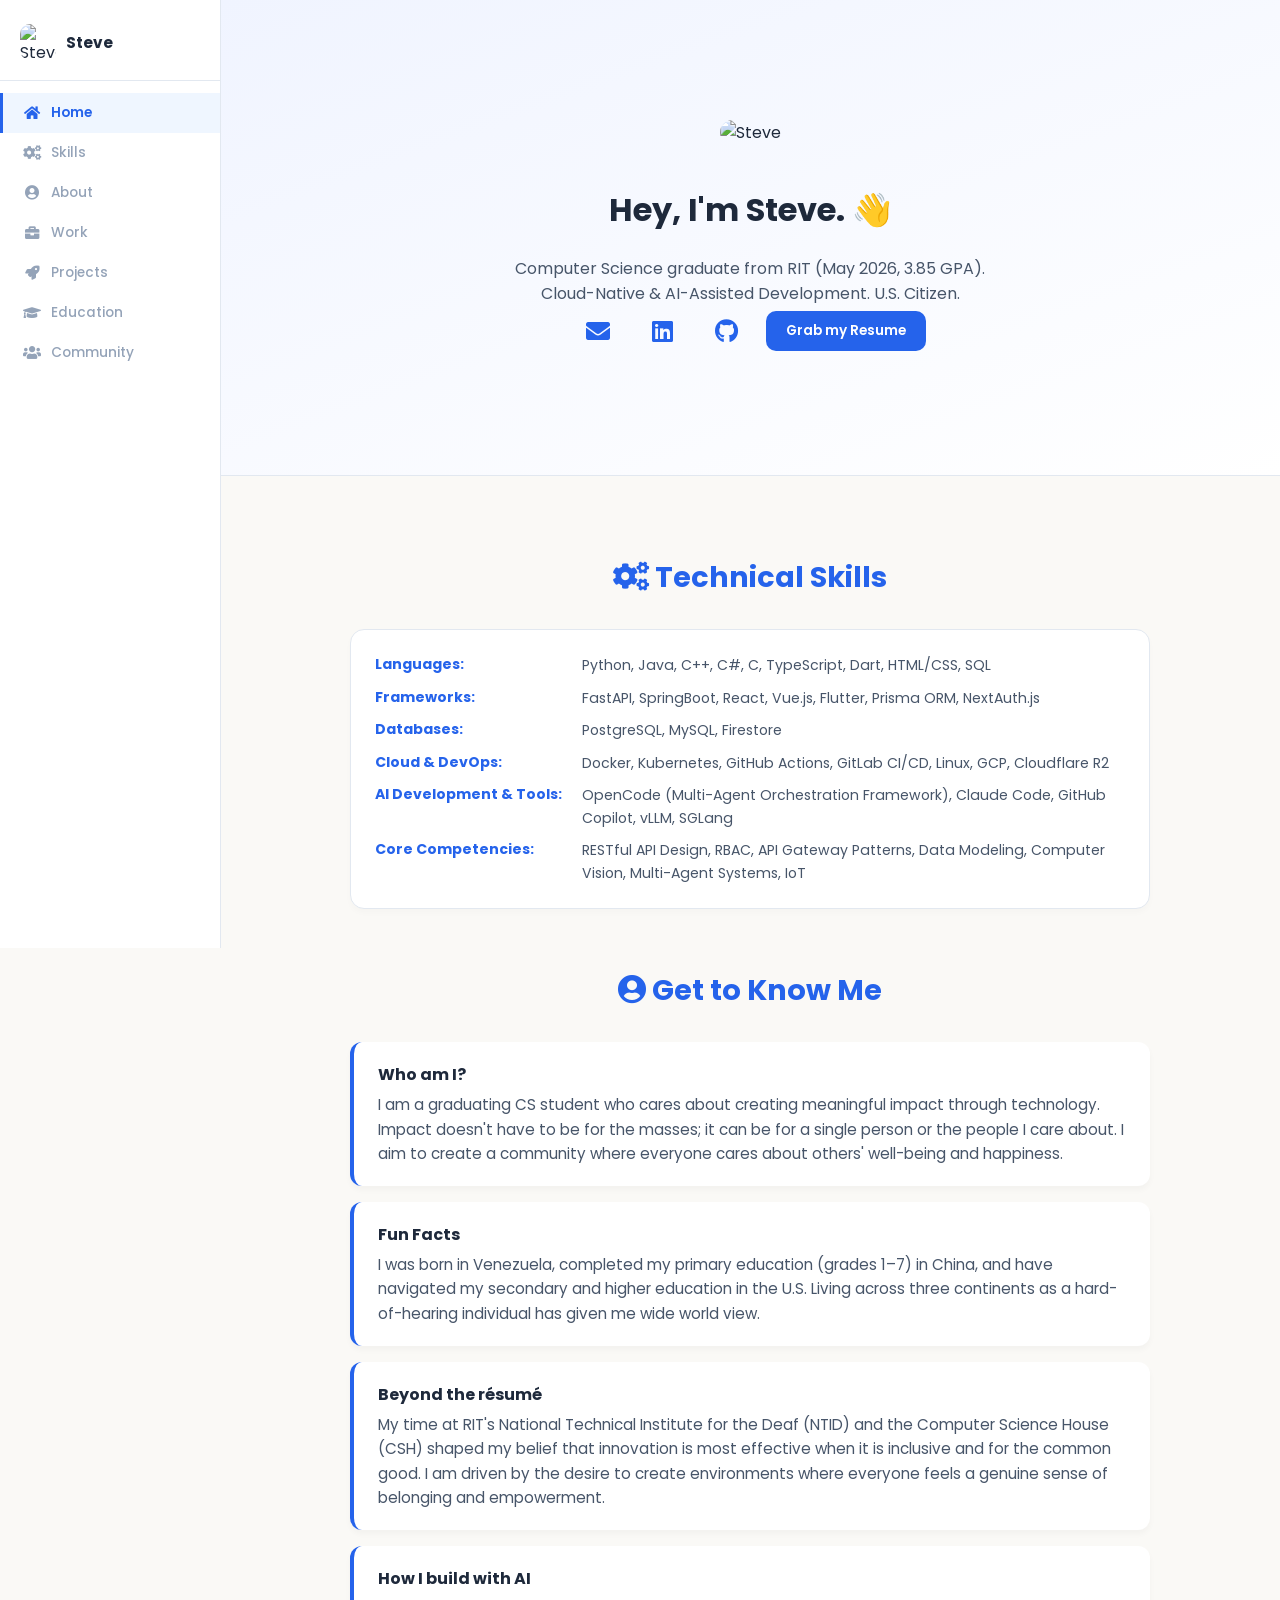
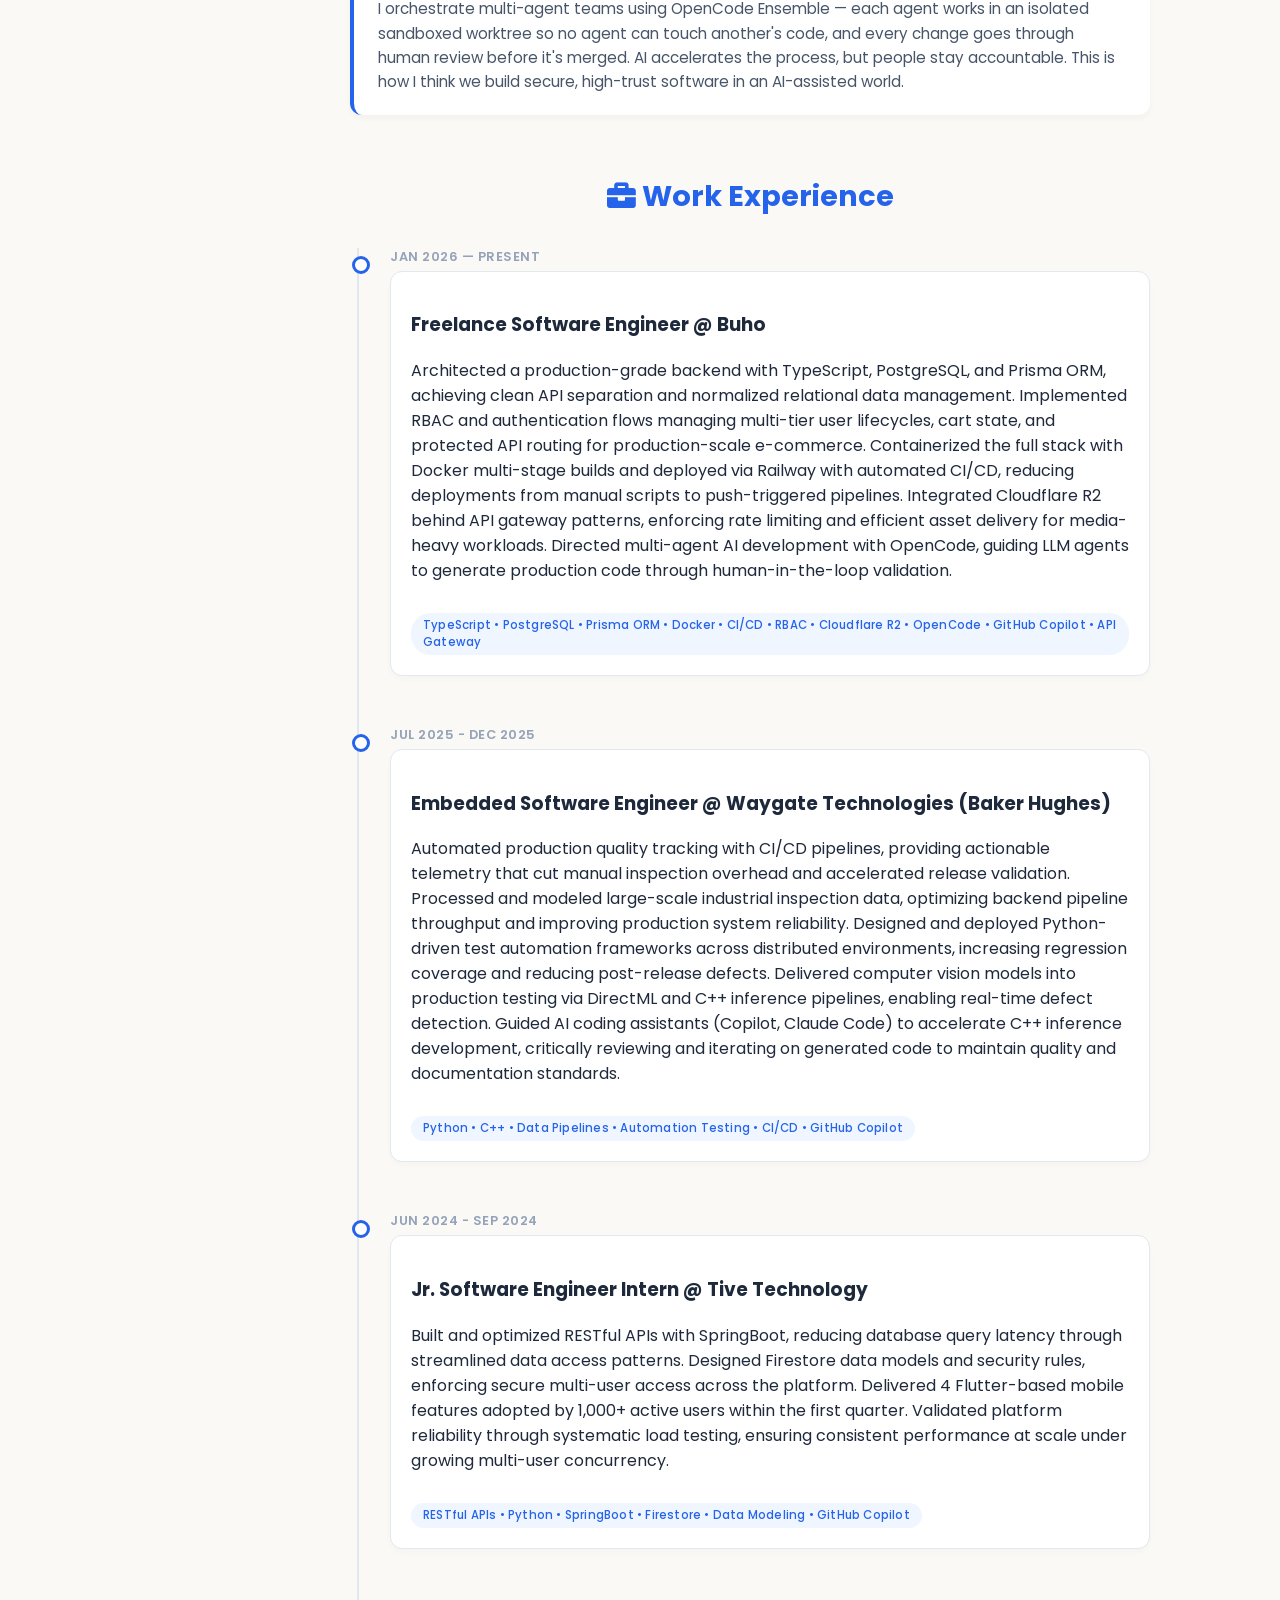
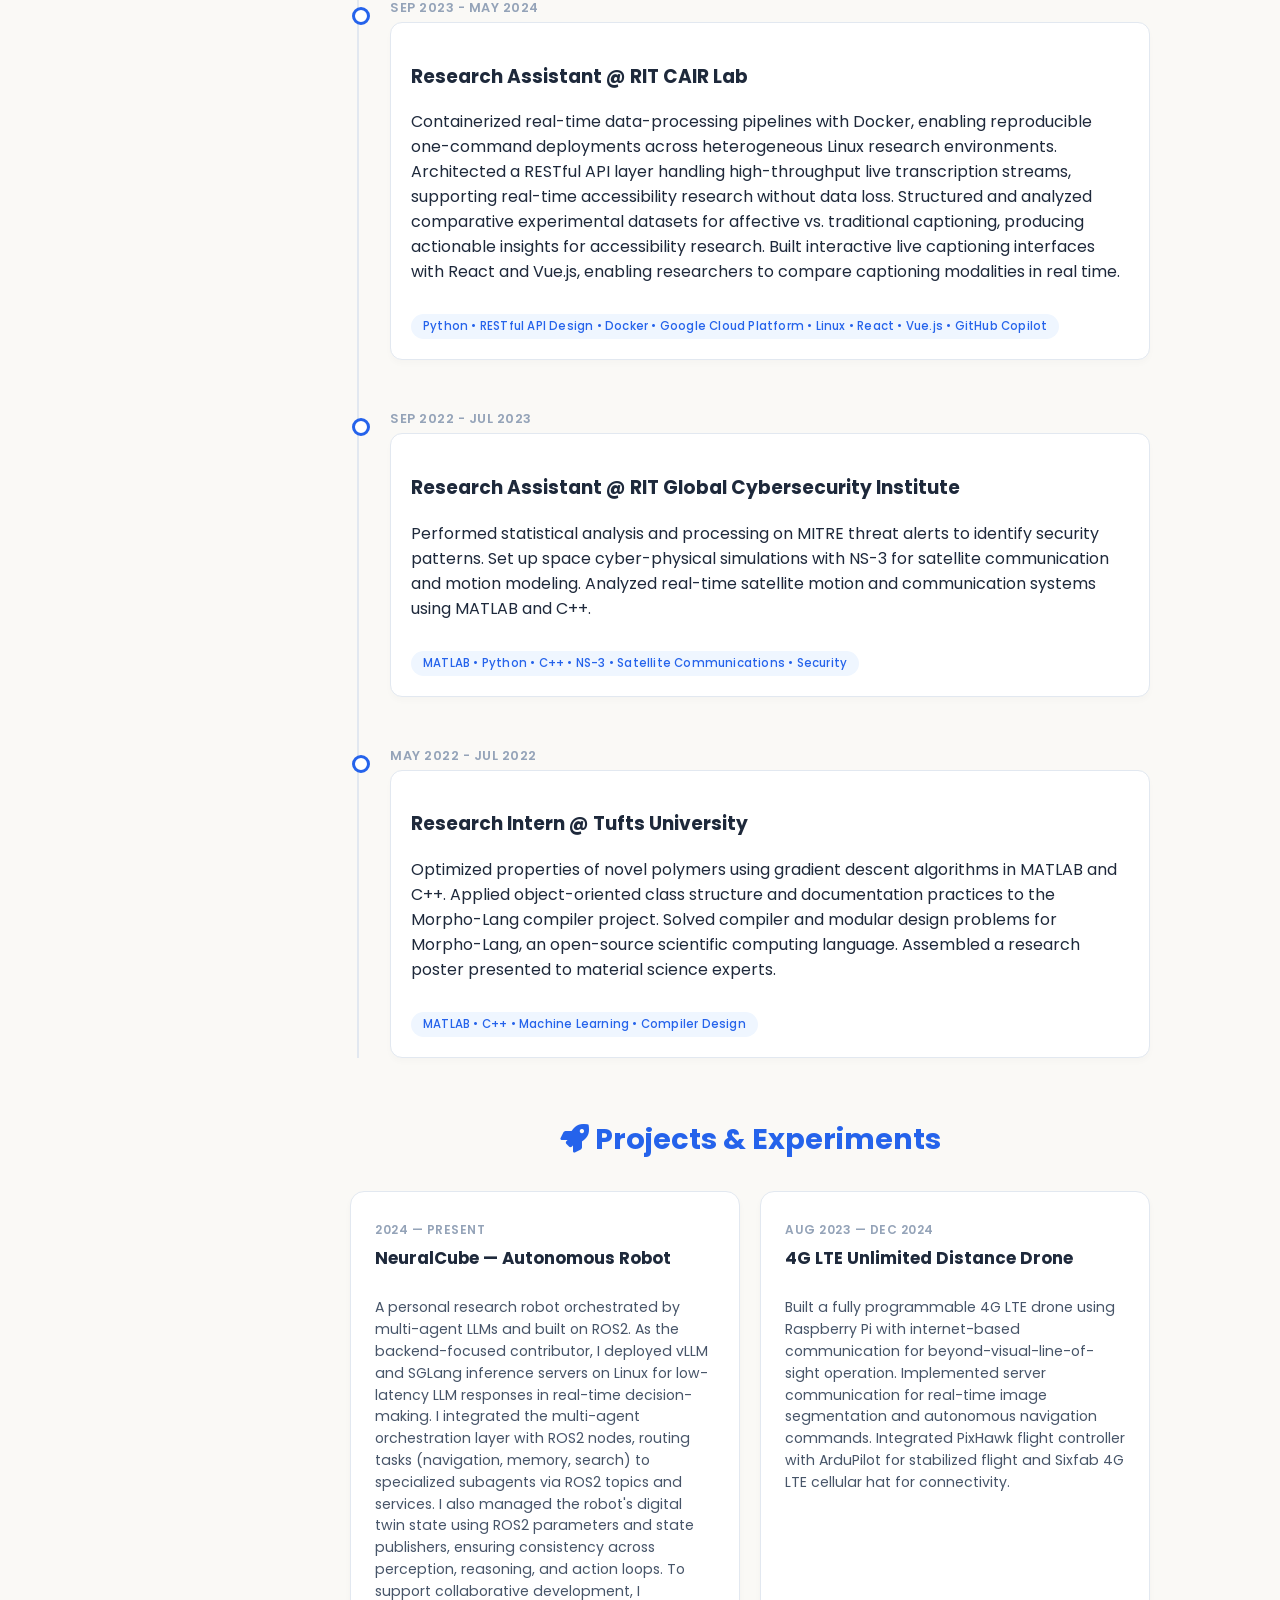
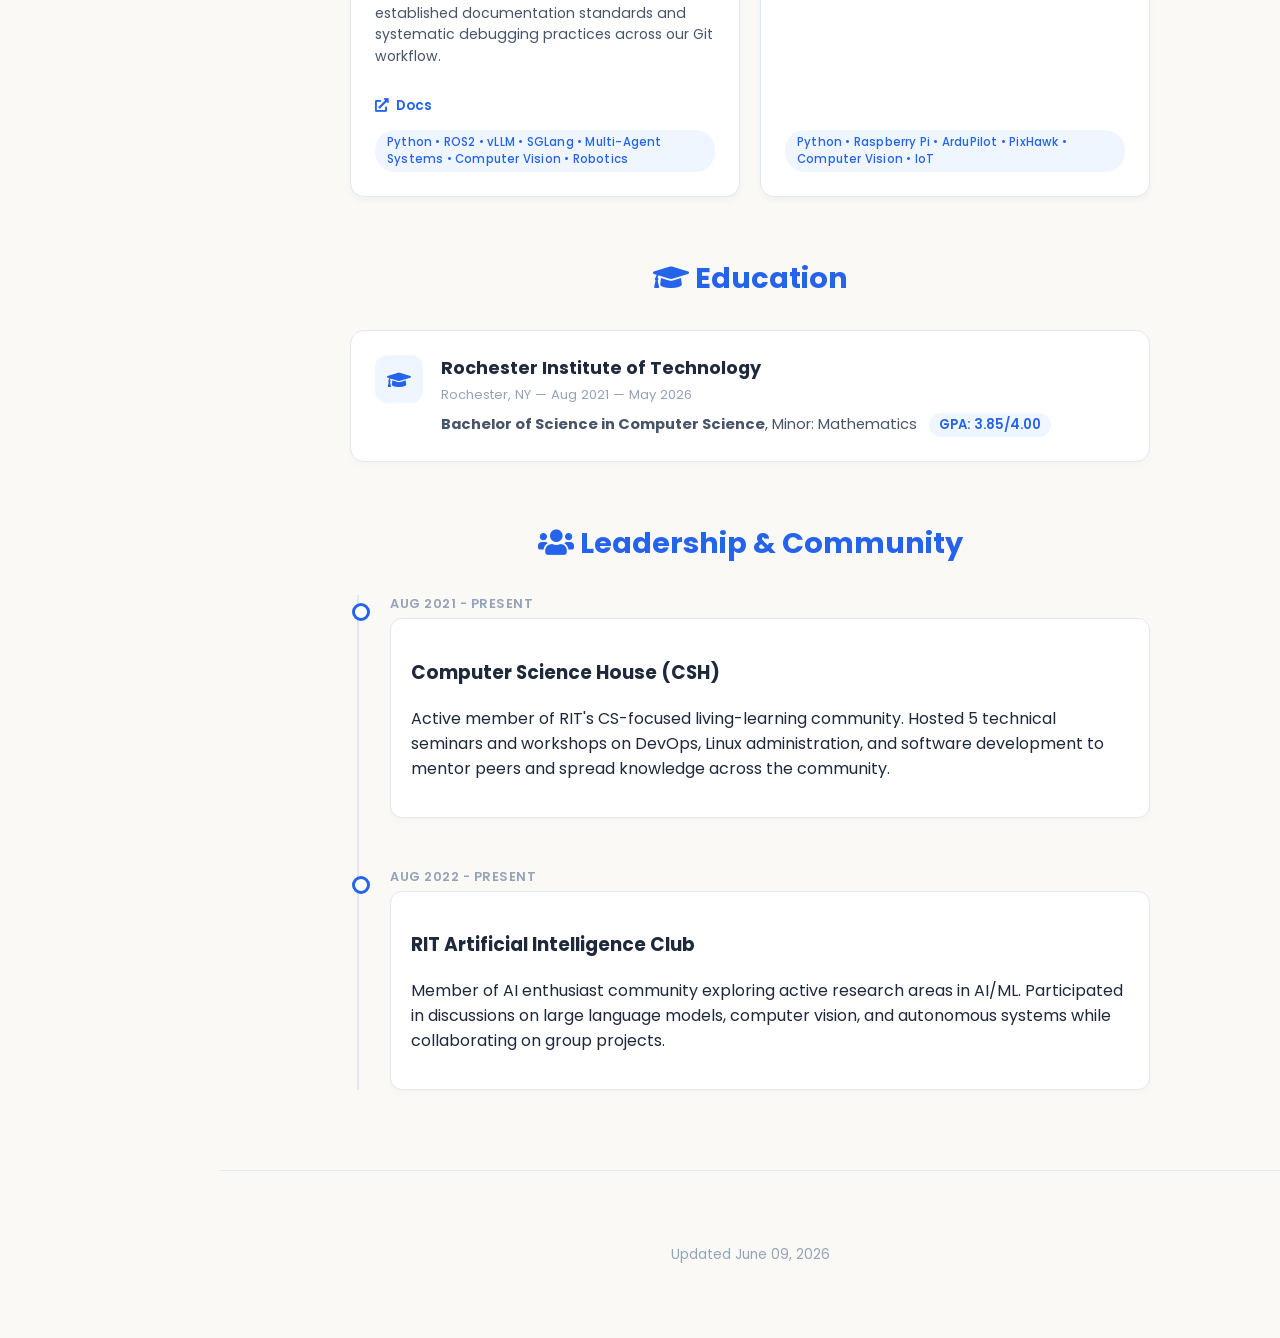
==== commit c9a26690: "rephrase NeuralCube as personal research project (not open source)" ====
--- a/index.html
+++ b/index.html
@@ -136,14 +136,13 @@
             <div class="project-card reveal">
                 <div class="project-card-header">
                     <span class="project-date">2024 — Present</span>
-                    <h3>NeuralCube — Open Source Autonomous Robot</h3>
-                </div>
-                <p>Contributed to an open-source autonomous system using multi-agent LLM orchestration, evaluating and refining AI-generated orchestration logic for real-time data ingestion pipelines. Deployed vLLM and SGLang inference serving on Linux, achieving low-latency LLM responses for real-time autonomous decision-making. Collaborated in a distributed open-source team, driving code documentation standards and systematic debugging practices across Git-based workflows.</p>
+                    <h3>NeuralCube — Autonomous Robot</h3>
+                </div>
+                <p>A personal research robot orchestrated by multi-agent LLMs and built on ROS2. As the backend-focused contributor, I deployed vLLM and SGLang inference servers on Linux for low-latency LLM responses in real-time decision-making. I integrated the multi-agent orchestration layer with ROS2 nodes, routing tasks (navigation, memory, search) to specialized subagents via ROS2 topics and services. I also managed the robot's digital twin state using ROS2 parameters and state publishers, ensuring consistency across perception, reasoning, and action loops. To support collaborative development, I established documentation standards and systematic debugging practices across our Git workflow.</p>
                 <div class="project-links">
-                    <a href="https://github.com/chanelfcheng/NeuralCube" target="_blank"><i class="fab fa-github"></i> Source</a>
                     <a href="https://chanelfcheng.github.io/NeuralCube-Docs/" target="_blank"><i class="fas fa-external-link-alt"></i> Docs</a>
                 </div>
-                <span class="tags">Python • vLLM • SGLang • Multi-Agent Systems • Computer Vision • Robotics</span>
+                <span class="tags">Python • ROS2 • vLLM • SGLang • Multi-Agent Systems • Computer Vision • Robotics</span>
             </div>
 
             <div class="project-card reveal">
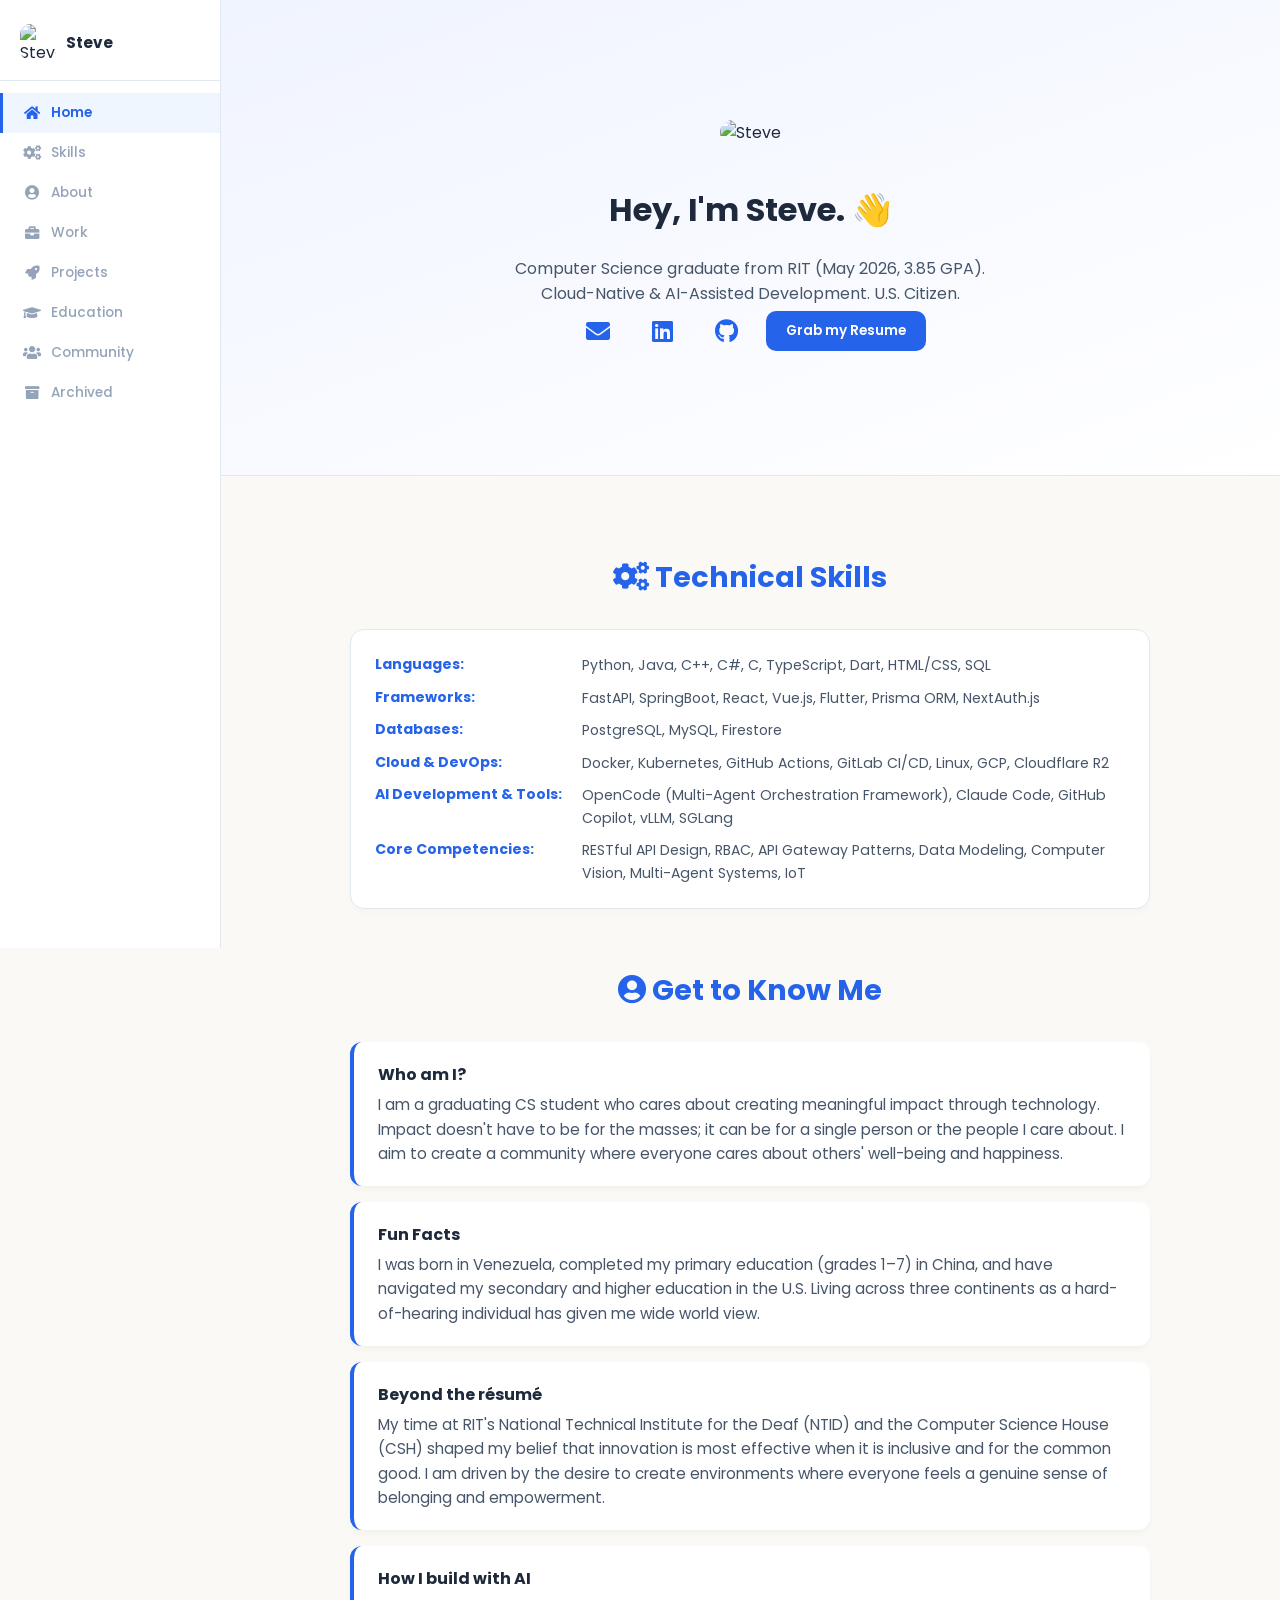
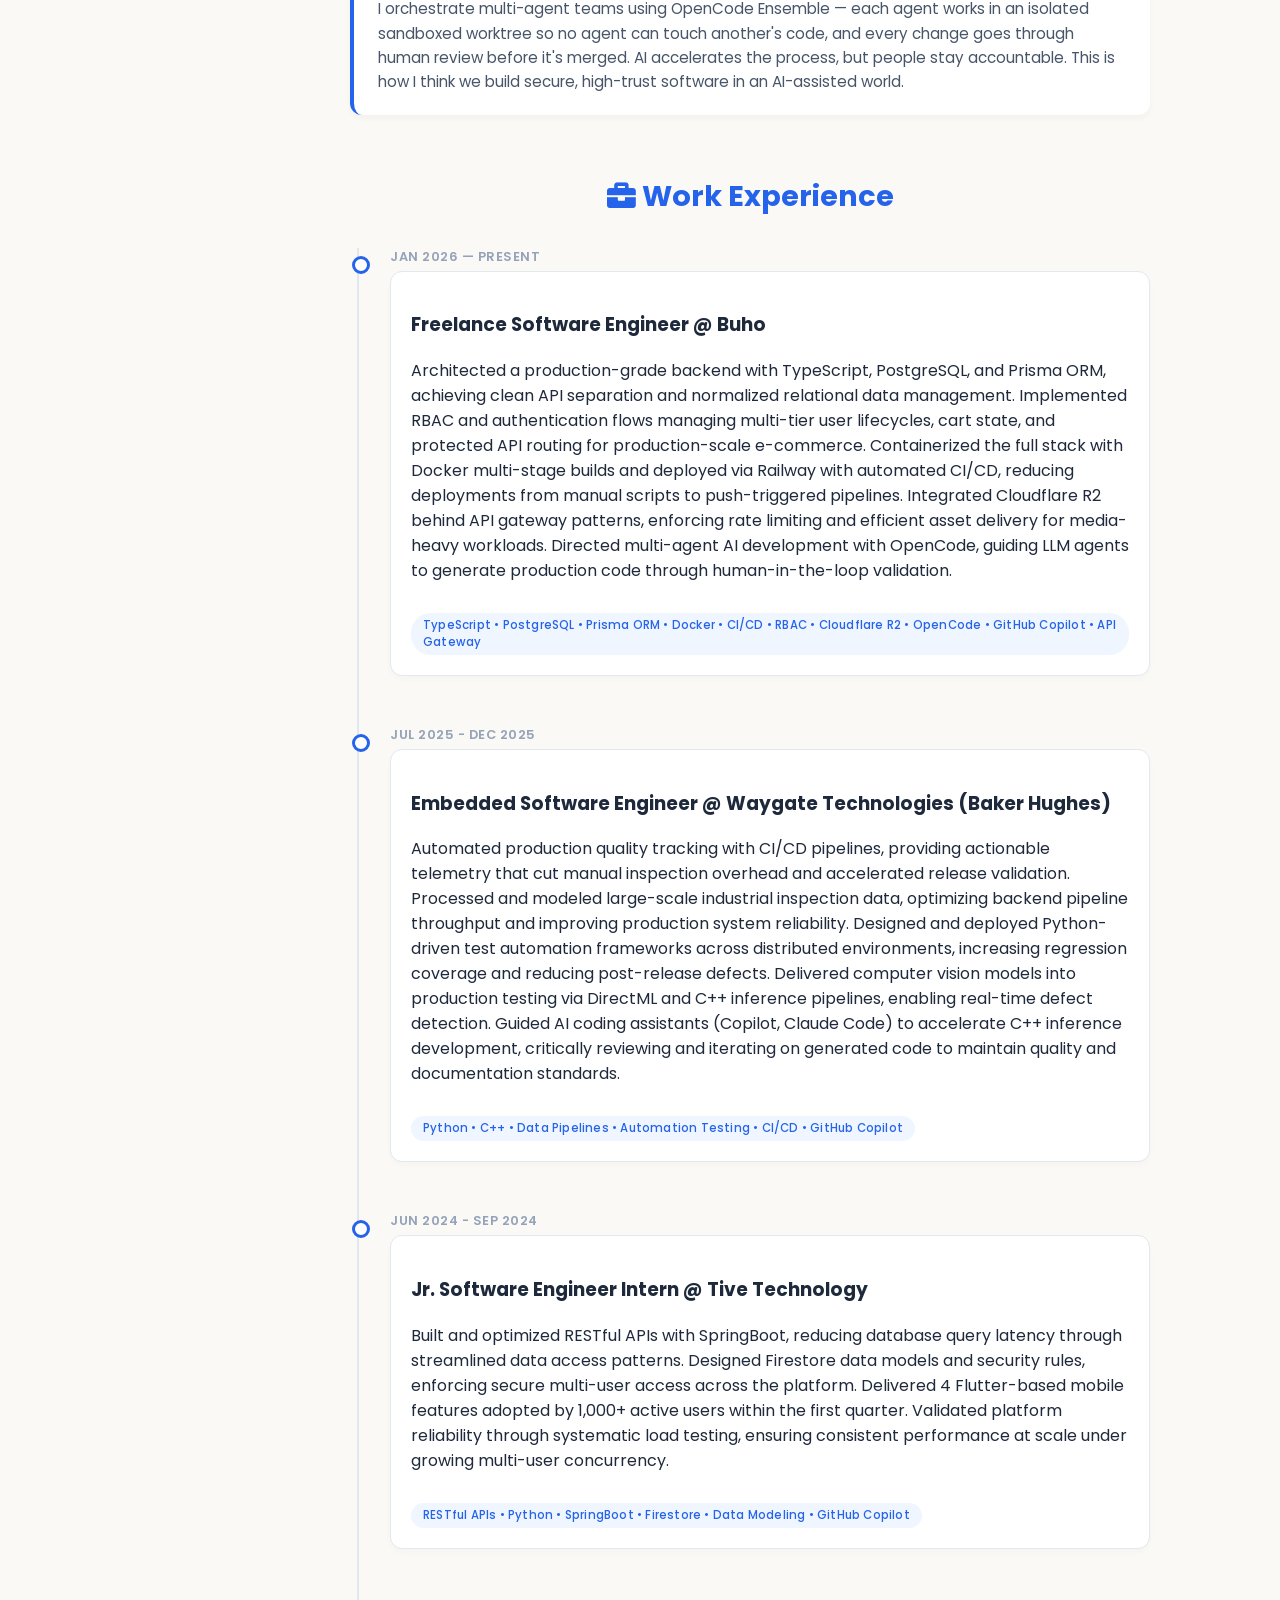
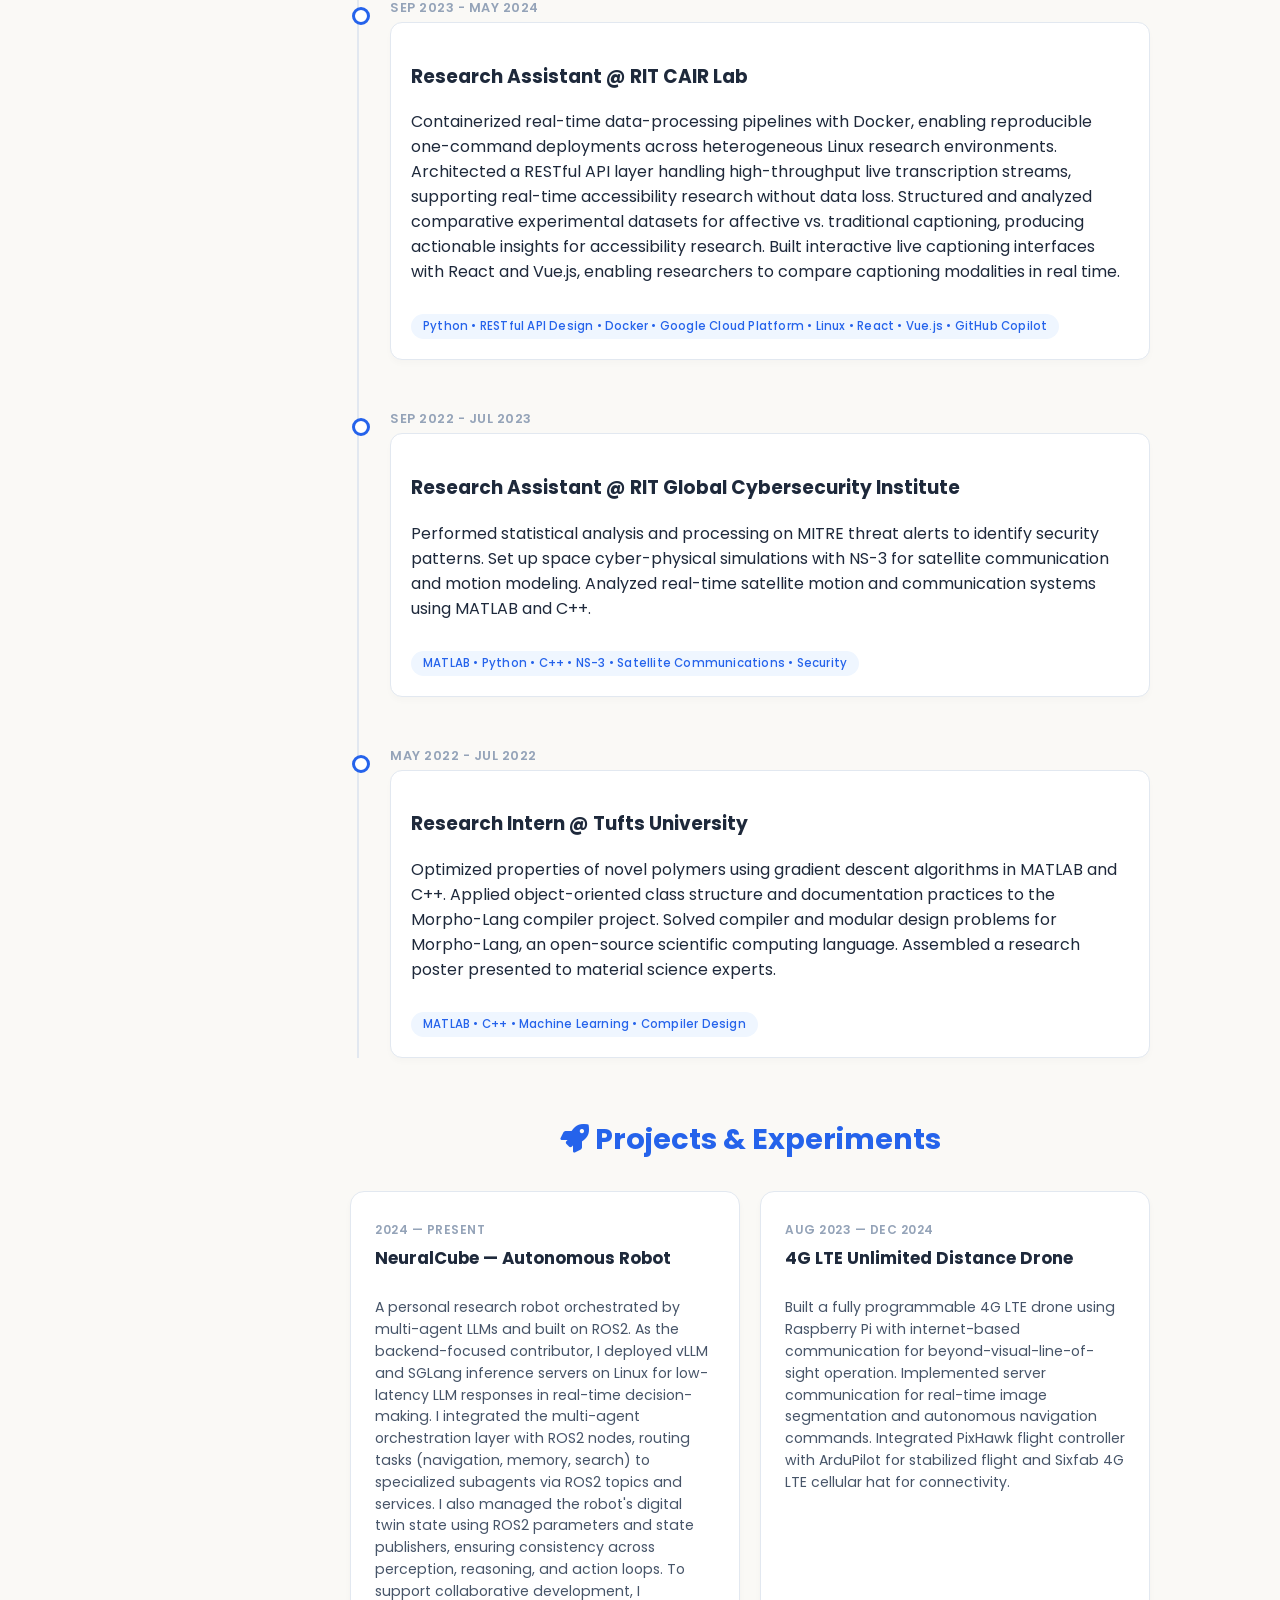
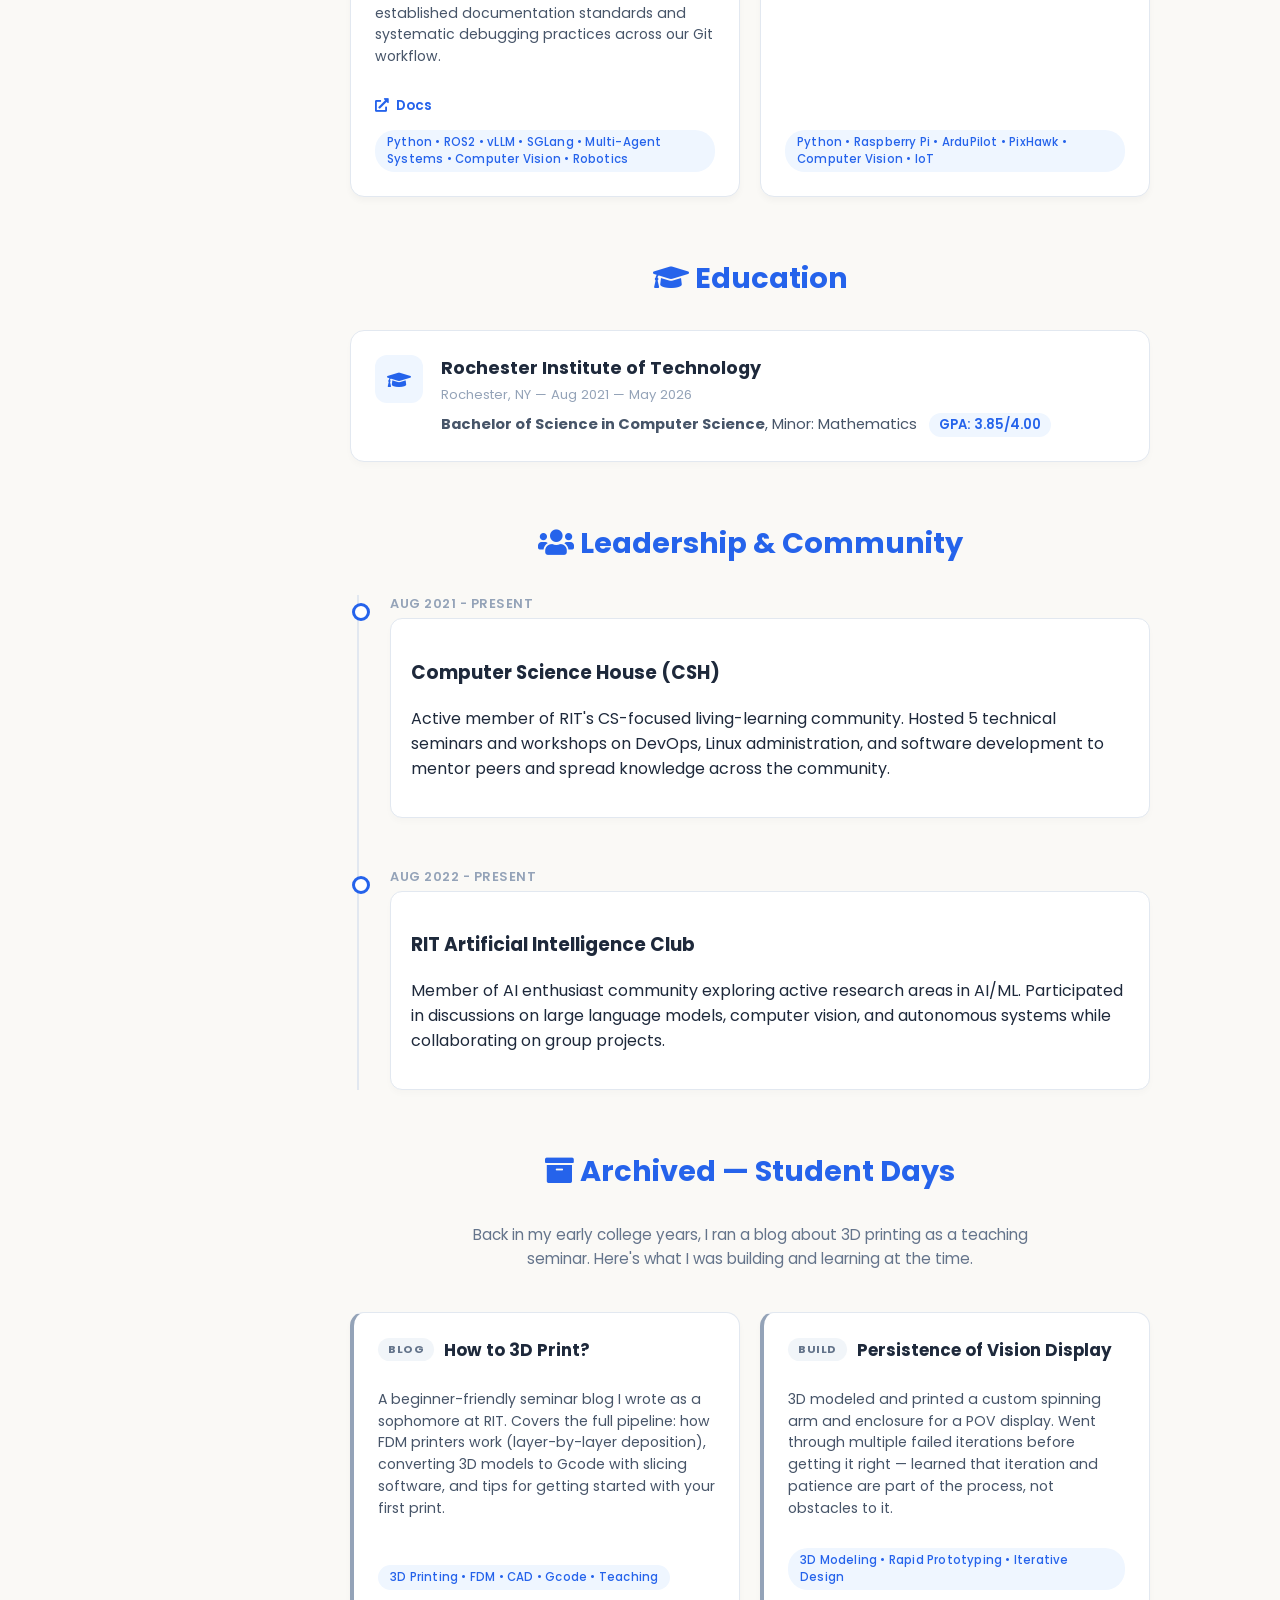
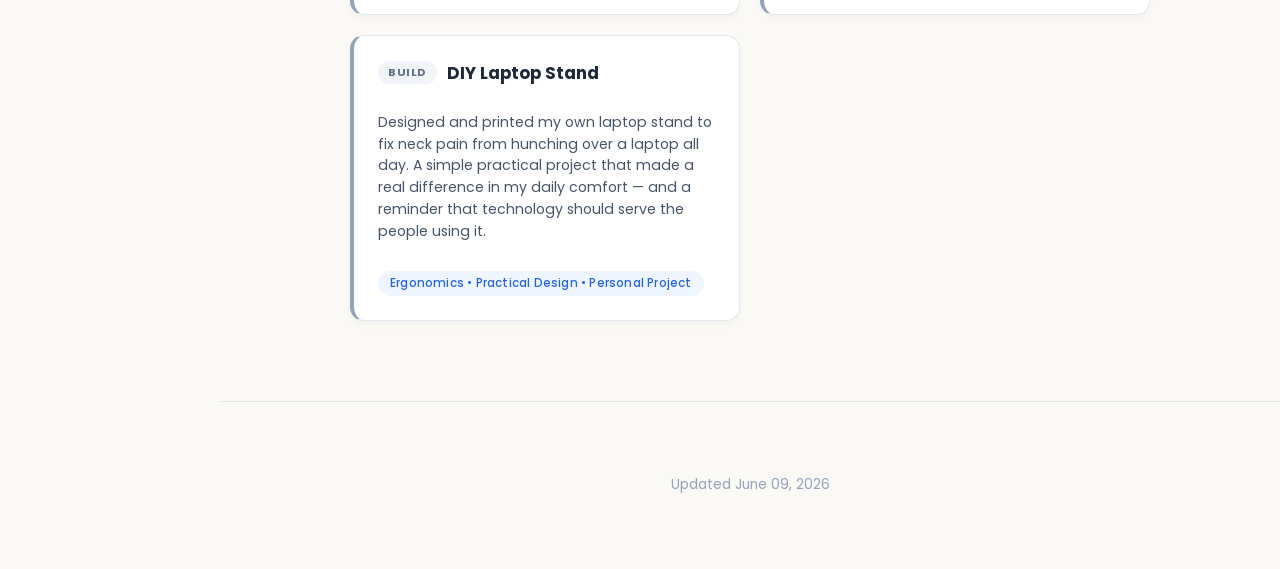
==== commit 8263ffbd: "add Archived section for old 3D printing blog" ====
--- a/index.html
+++ b/index.html
@@ -24,6 +24,7 @@
         <a href="#projects" class="sidebar-link" data-target="projects"><i class="fas fa-rocket"></i> Projects</a>
         <a href="#education" class="sidebar-link" data-target="education"><i class="fas fa-graduation-cap"></i> Education</a>
         <a href="#community" class="sidebar-link" data-target="community"><i class="fas fa-users"></i> Community</a>
+        <a href="#archived" class="sidebar-link" data-target="archived"><i class="fas fa-archive"></i> Archived</a>
     </nav>
 
     <div class="main-content">
@@ -183,6 +184,40 @@
             </div>
         </div>
 
+    <h2 class="section-title reveal" id="archived"><i class="fas fa-archive"></i> Archived — Student Days</h2>
+        <div class="archived-intro reveal">
+            <p>Back in my early college years, I ran a blog about 3D printing as a teaching seminar. Here's what I was building and learning at the time.</p>
+        </div>
+
+        <div class="archived-grid">
+            <div class="archived-card reveal">
+                <div class="archived-card-header">
+                    <span class="archived-badge">Blog</span>
+                    <h3>How to 3D Print?</h3>
+                </div>
+                <p>A beginner-friendly seminar blog I wrote as a sophomore at RIT. Covers the full pipeline: how FDM printers work (layer-by-layer deposition), converting 3D models to Gcode with slicing software, and tips for getting started with your first print.</p>
+                <span class="tags">3D Printing • FDM • CAD • Gcode • Teaching</span>
+            </div>
+
+            <div class="archived-card reveal">
+                <div class="archived-card-header">
+                    <span class="archived-badge">Build</span>
+                    <h3>Persistence of Vision Display</h3>
+                </div>
+                <p>3D modeled and printed a custom spinning arm and enclosure for a POV display. Went through multiple failed iterations before getting it right — learned that iteration and patience are part of the process, not obstacles to it.</p>
+                <span class="tags">3D Modeling • Rapid Prototyping • Iterative Design</span>
+            </div>
+
+            <div class="archived-card reveal">
+                <div class="archived-card-header">
+                    <span class="archived-badge">Build</span>
+                    <h3>DIY Laptop Stand</h3>
+                </div>
+                <p>Designed and printed my own laptop stand to fix neck pain from hunching over a laptop all day. A simple practical project that made a real difference in my daily comfort — and a reminder that technology should serve the people using it.</p>
+                <span class="tags">Ergonomics • Practical Design • Personal Project</span>
+            </div>
+        </div>
+
     </div>
 
     <footer>
@@ -202,7 +237,7 @@
 
         // ── Sidebar scroll spy ──
         const sidebarLinks = document.querySelectorAll('.sidebar-link');
-        const sections = ['home', 'skills', 'about', 'work', 'projects', 'education', 'community']
+        const sections = ['home', 'skills', 'about', 'work', 'projects', 'education', 'community', 'archived']
             .map(id => document.getElementById(id));
 
         const sidebarObserver = new IntersectionObserver((entries) => {
--- a/index.css
+++ b/index.css
@@ -478,8 +478,81 @@
     margin-right: 4px;
 }
 
+/* ── Archived Section ── */
+.archived-intro {
+    text-align: center;
+    max-width: 600px;
+    margin: 0 auto 40px;
+    color: #64748b;
+    font-size: 0.95rem;
+    line-height: 1.6;
+}
+
+.archived-grid {
+    display: grid;
+    grid-template-columns: repeat(auto-fill, minmax(280px, 1fr));
+    gap: 20px;
+    margin-bottom: 60px;
+}
+
+.archived-card {
+    background: white;
+    border-radius: 14px;
+    padding: 24px;
+    box-shadow: 0 4px 6px rgba(0, 0, 0, 0.03);
+    border: 1px solid var(--line);
+    border-left: 4px solid #94a3b8;
+    transition: box-shadow 0.25s, transform 0.25s;
+    display: flex;
+    flex-direction: column;
+}
+
+.archived-card:hover {
+    box-shadow: 0 12px 24px rgba(0, 0, 0, 0.06);
+    transform: translateY(-3px);
+    border-left-color: var(--accent);
+}
+
+.archived-card-header {
+    margin-bottom: 12px;
+    display: flex;
+    align-items: center;
+    gap: 10px;
+}
+
+.archived-badge {
+    font-size: 0.7rem;
+    font-weight: 700;
+    text-transform: uppercase;
+    letter-spacing: 0.5px;
+    padding: 3px 10px;
+    border-radius: 20px;
+    background: #f1f5f9;
+    color: #64748b;
+}
+
+.archived-card h3 {
+    font-size: 1.05rem;
+    margin: 0;
+    color: var(--text);
+}
+
+.archived-card p {
+    font-size: 0.88rem;
+    line-height: 1.55;
+    color: #475569;
+    flex: 1;
+}
+
+.archived-card .tags {
+    align-self: flex-start;
+}
+
 @media (max-width: 700px) {
     .project-grid {
         grid-template-columns: 1fr;
     }
+    .archived-grid {
+        grid-template-columns: 1fr;
+    }
 }
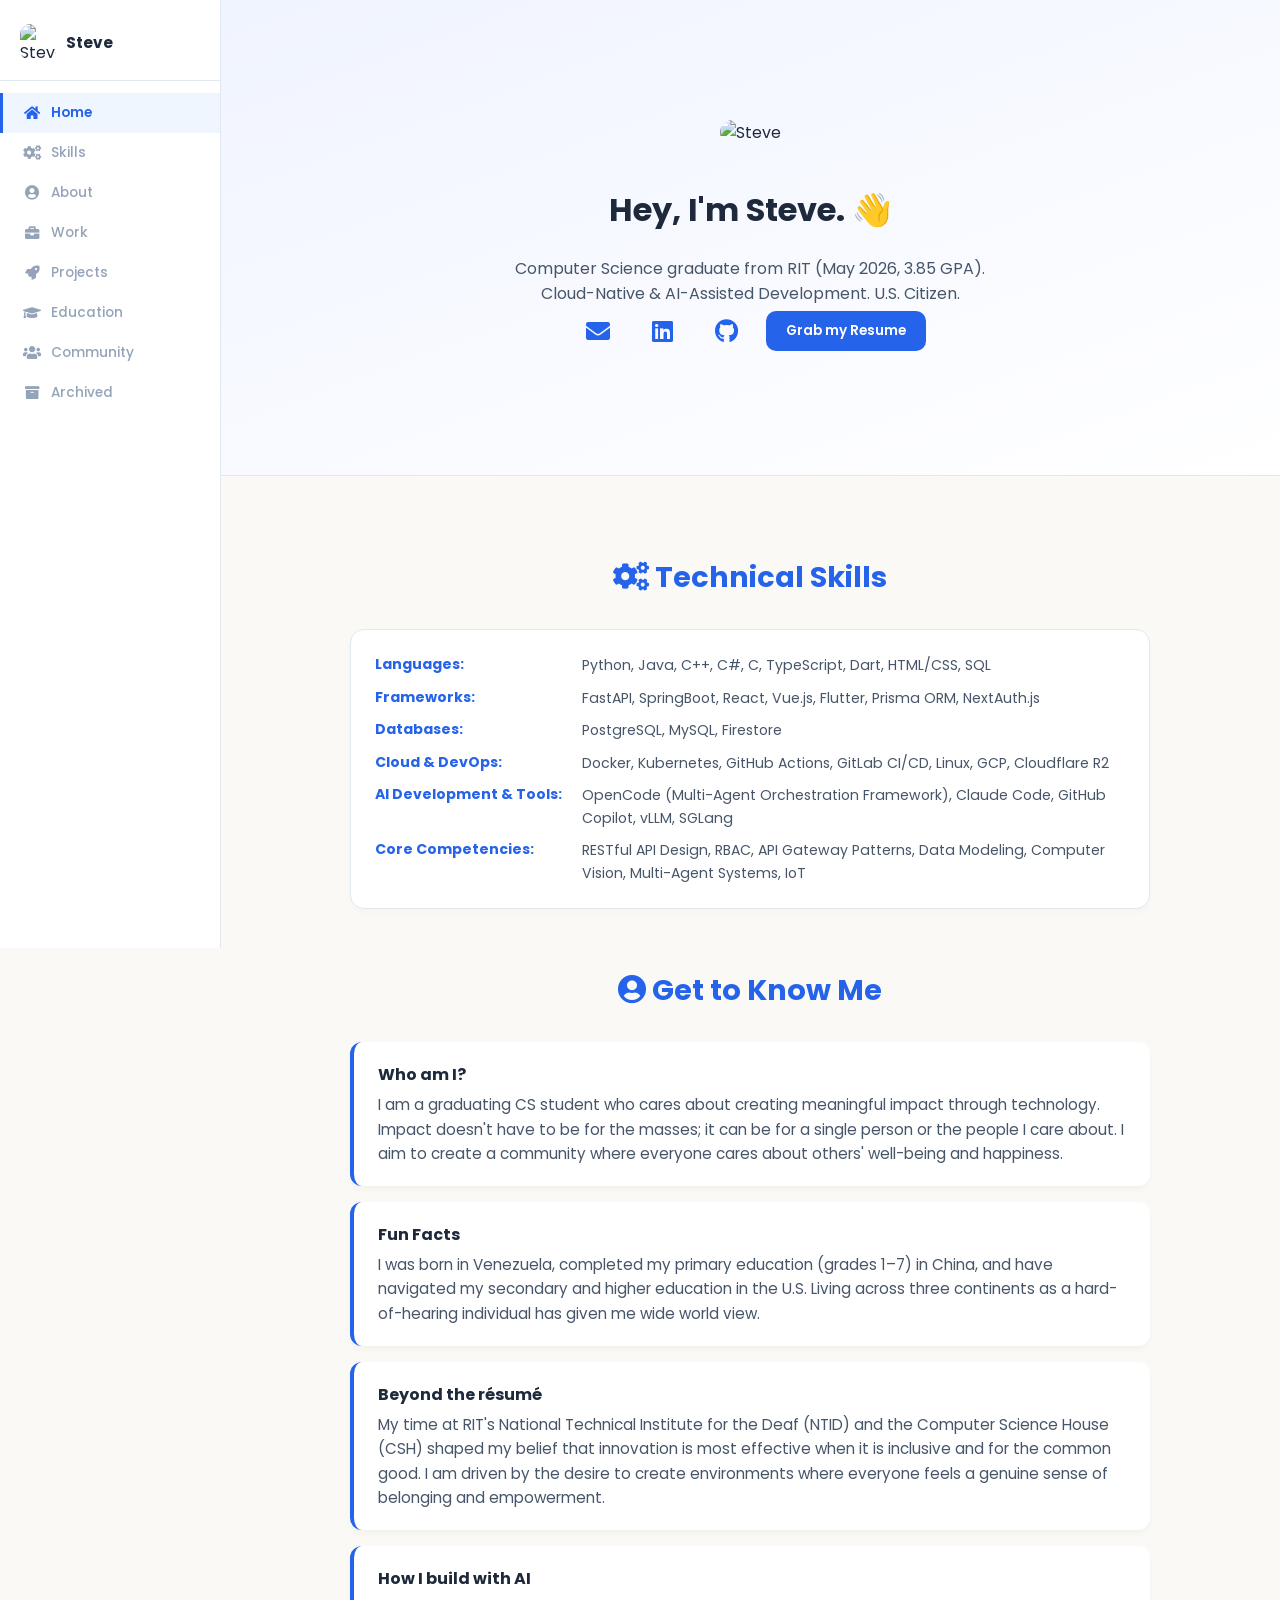
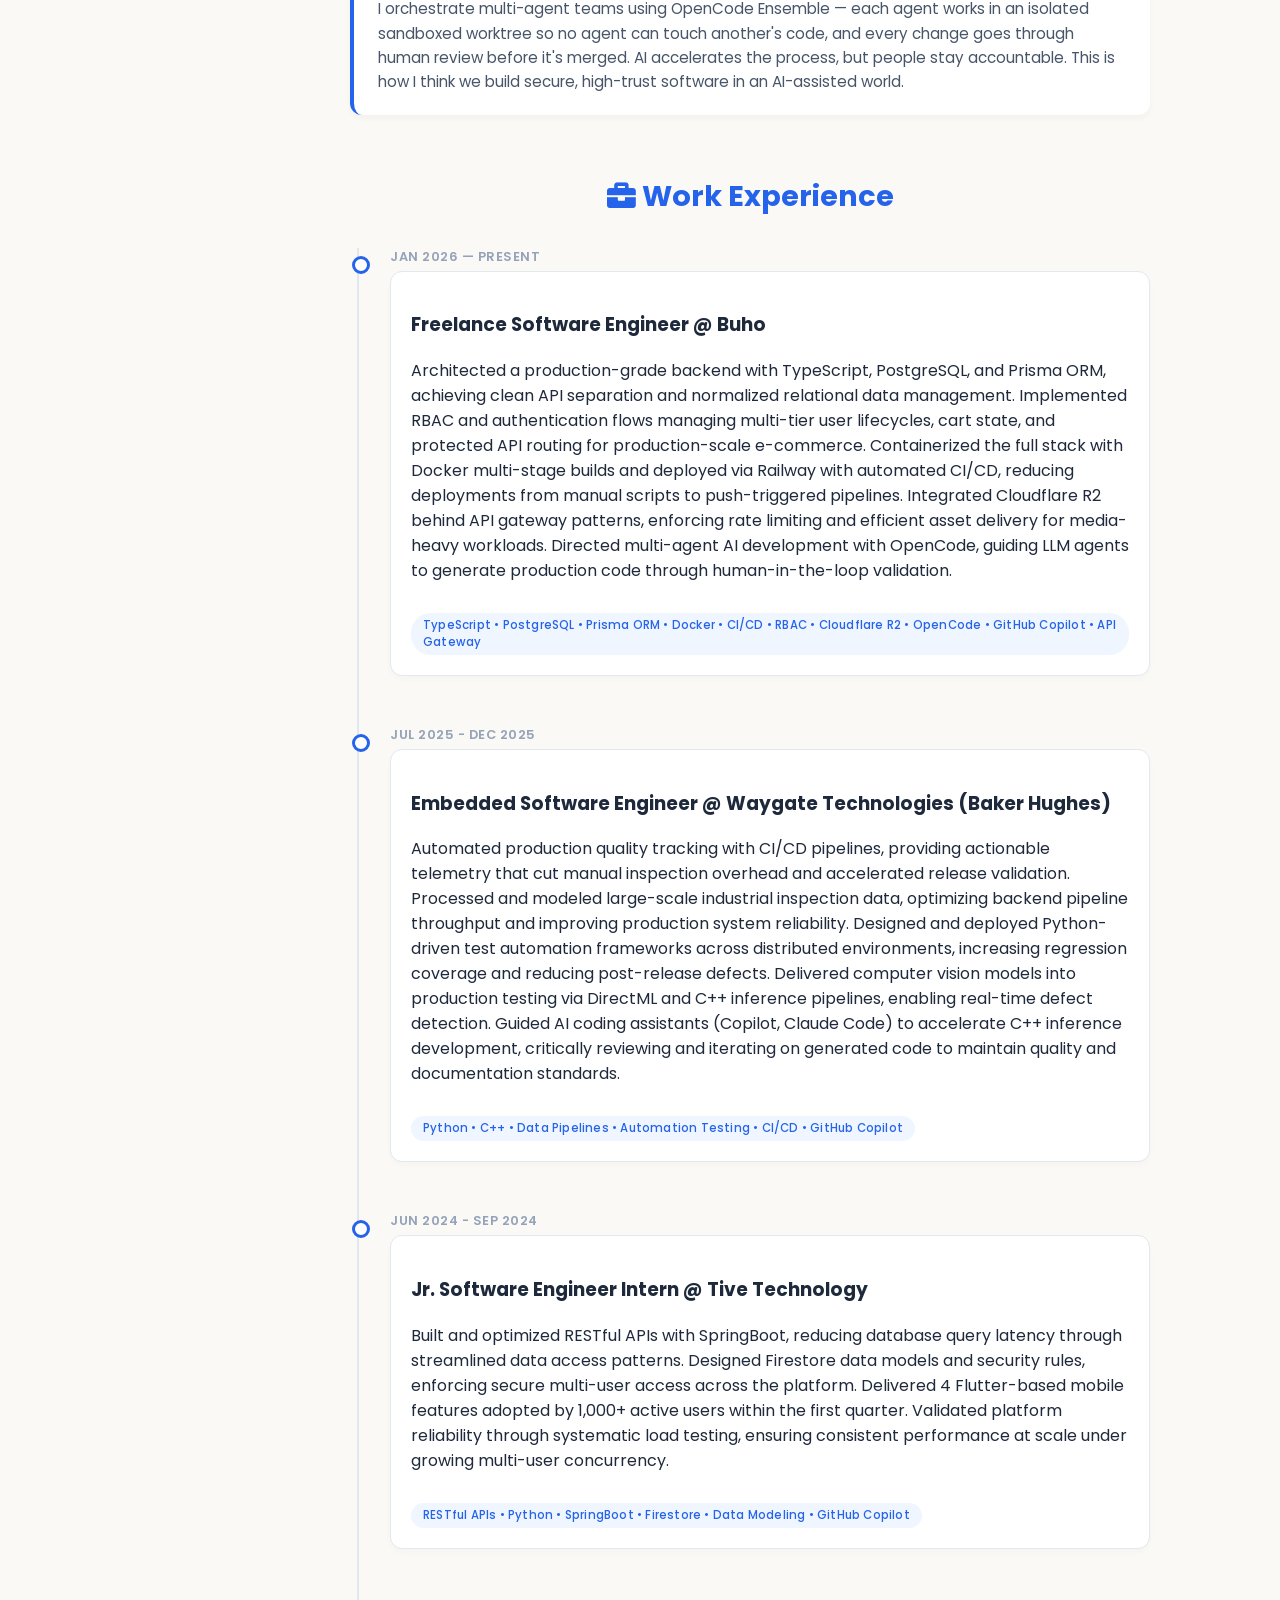
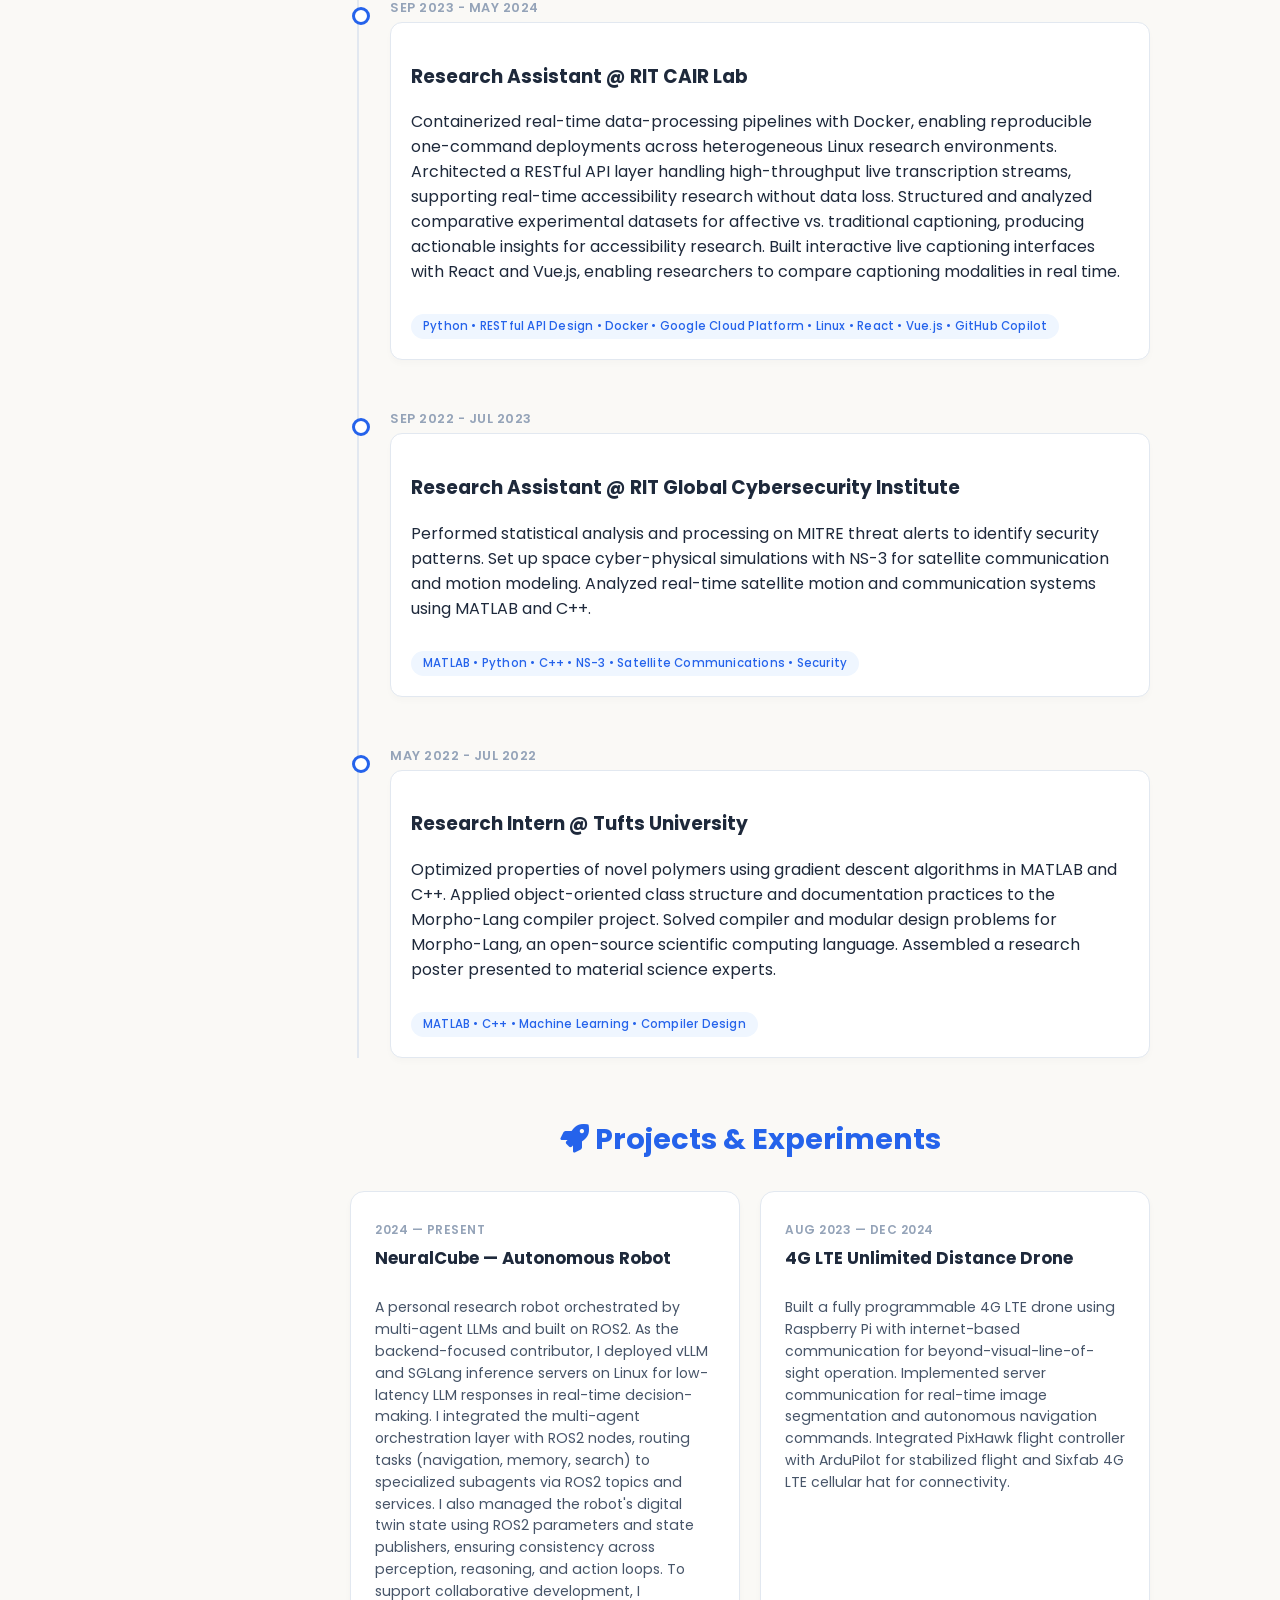
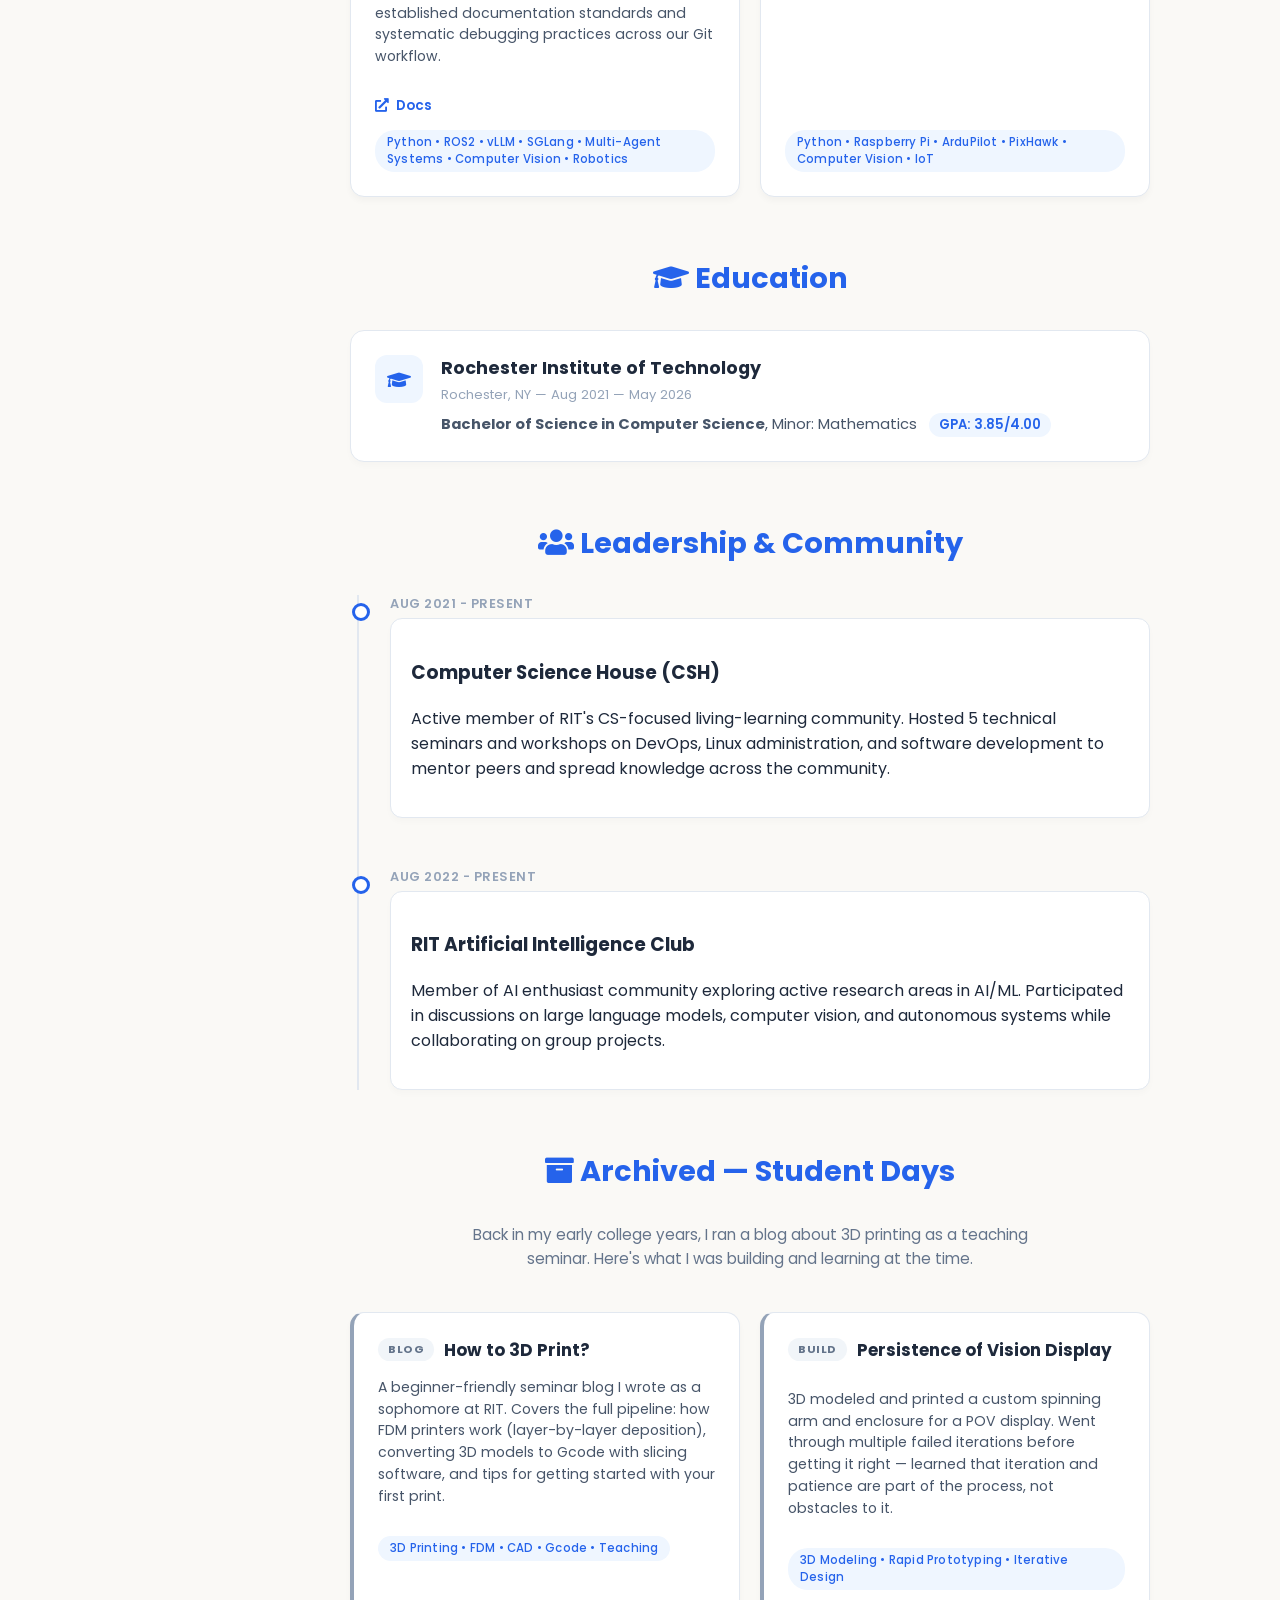
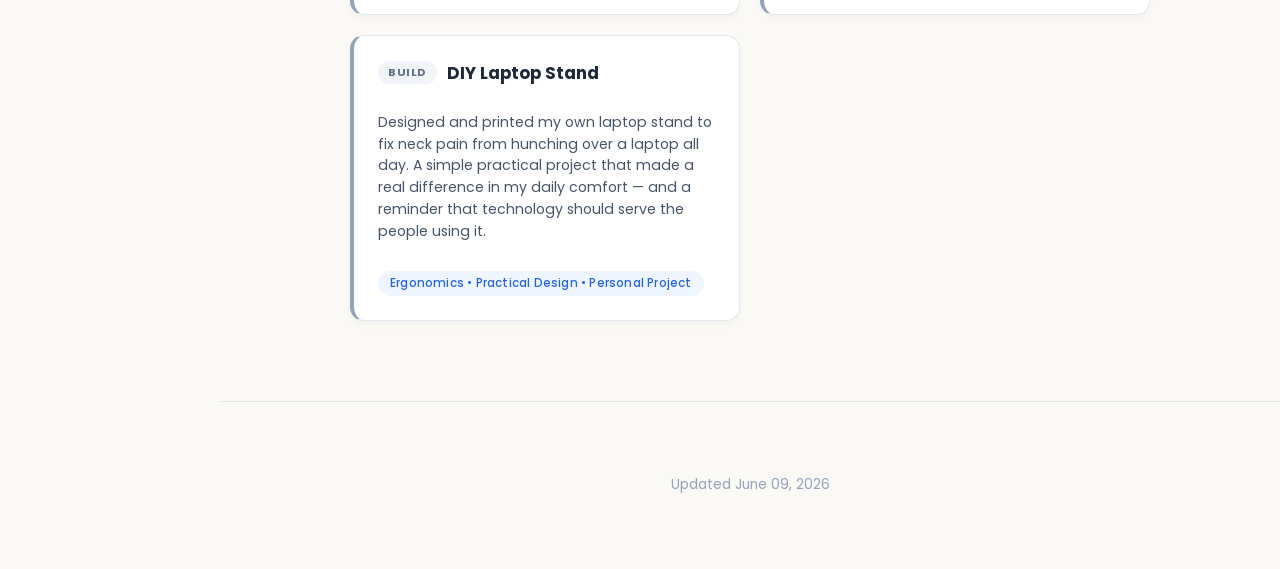
==== commit 897f7775: "link blog card to Google Sites page" ====
--- a/index.html
+++ b/index.html
@@ -191,12 +191,14 @@
 
         <div class="archived-grid">
             <div class="archived-card reveal">
-                <div class="archived-card-header">
-                    <span class="archived-badge">Blog</span>
-                    <h3>How to 3D Print?</h3>
-                </div>
-                <p>A beginner-friendly seminar blog I wrote as a sophomore at RIT. Covers the full pipeline: how FDM printers work (layer-by-layer deposition), converting 3D models to Gcode with slicing software, and tips for getting started with your first print.</p>
-                <span class="tags">3D Printing • FDM • CAD • Gcode • Teaching</span>
+                <a href="https://sites.google.com/g.rit.edu/stevew-blog/home?authuser=0" target="_blank" rel="noopener noreferrer" style="text-decoration: none; color: inherit; display: block;">
+                    <div class="archived-card-header">
+                        <span class="archived-badge">Blog</span>
+                        <h3>How to 3D Print?</h3>
+                    </div>
+                    <p>A beginner-friendly seminar blog I wrote as a sophomore at RIT. Covers the full pipeline: how FDM printers work (layer-by-layer deposition), converting 3D models to Gcode with slicing software, and tips for getting started with your first print.</p>
+                    <span class="tags">3D Printing • FDM • CAD • Gcode • Teaching</span>
+                </a>
             </div>
 
             <div class="archived-card reveal">
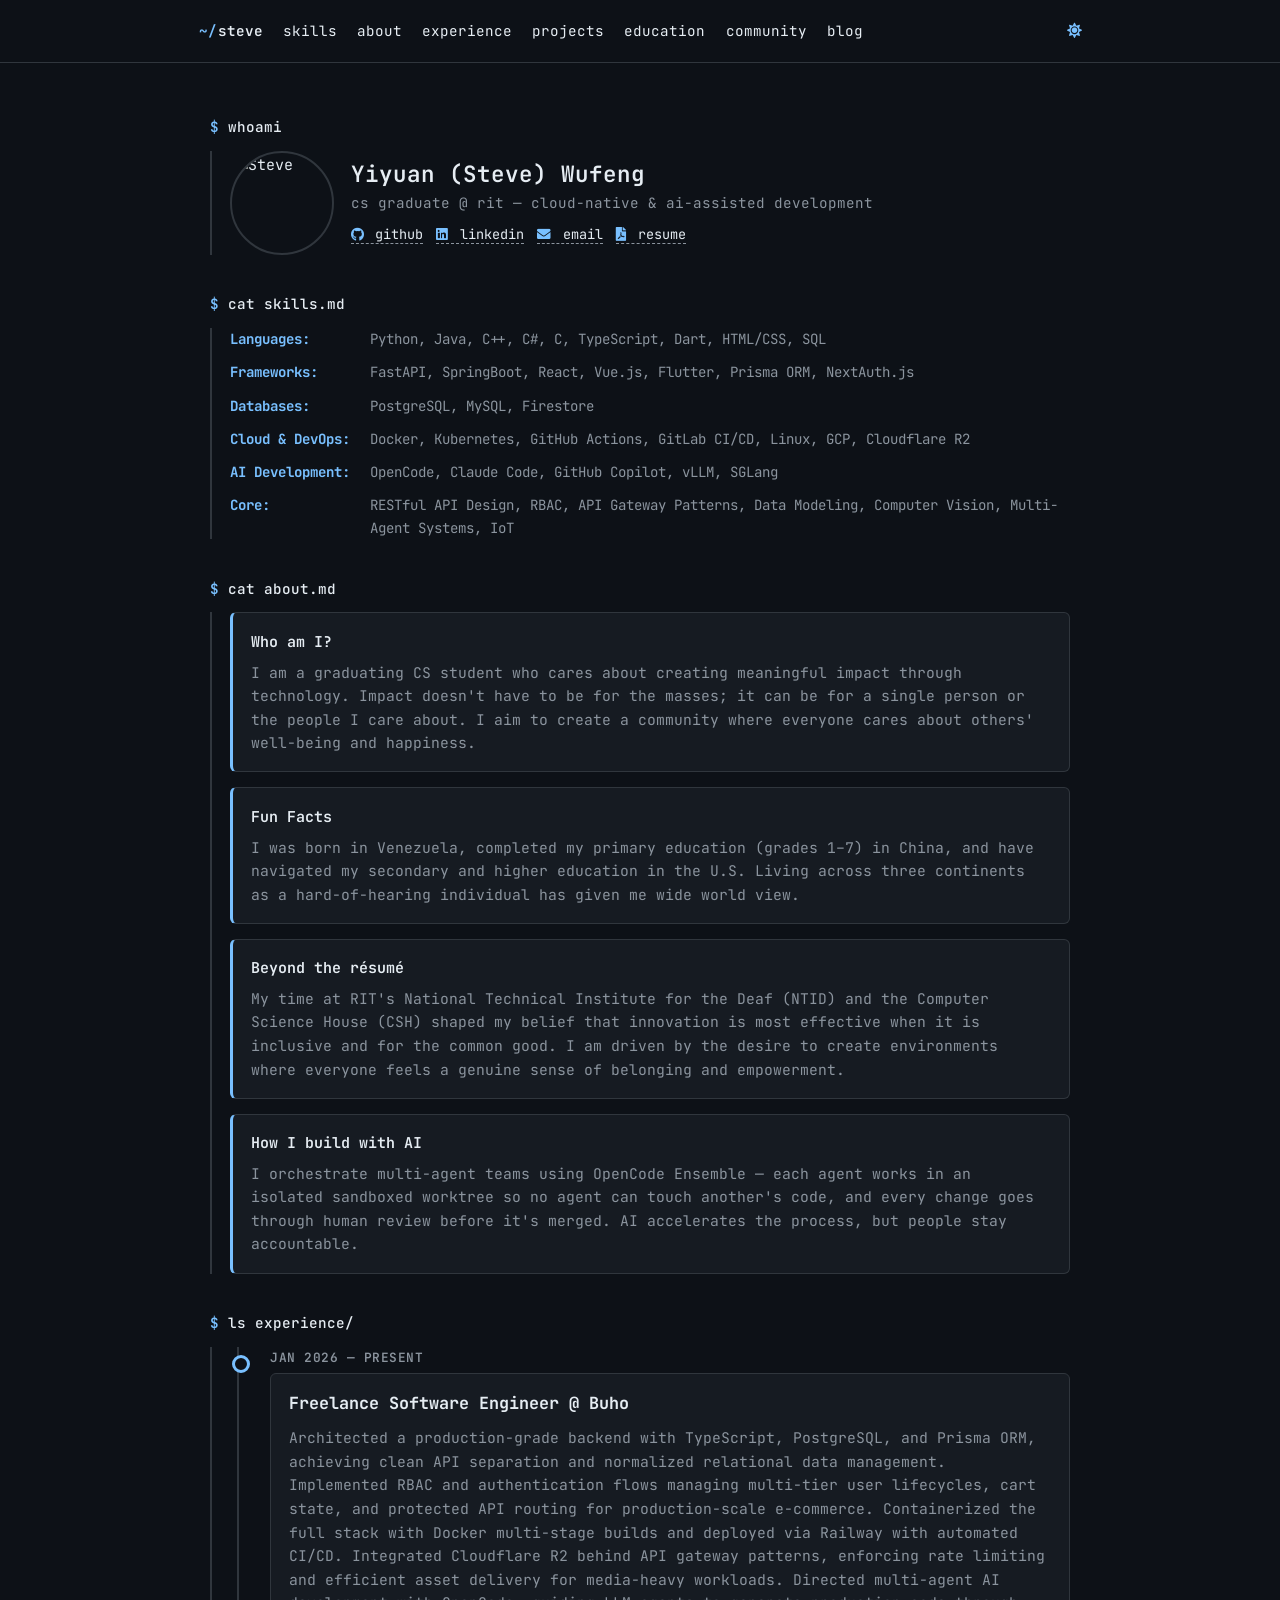
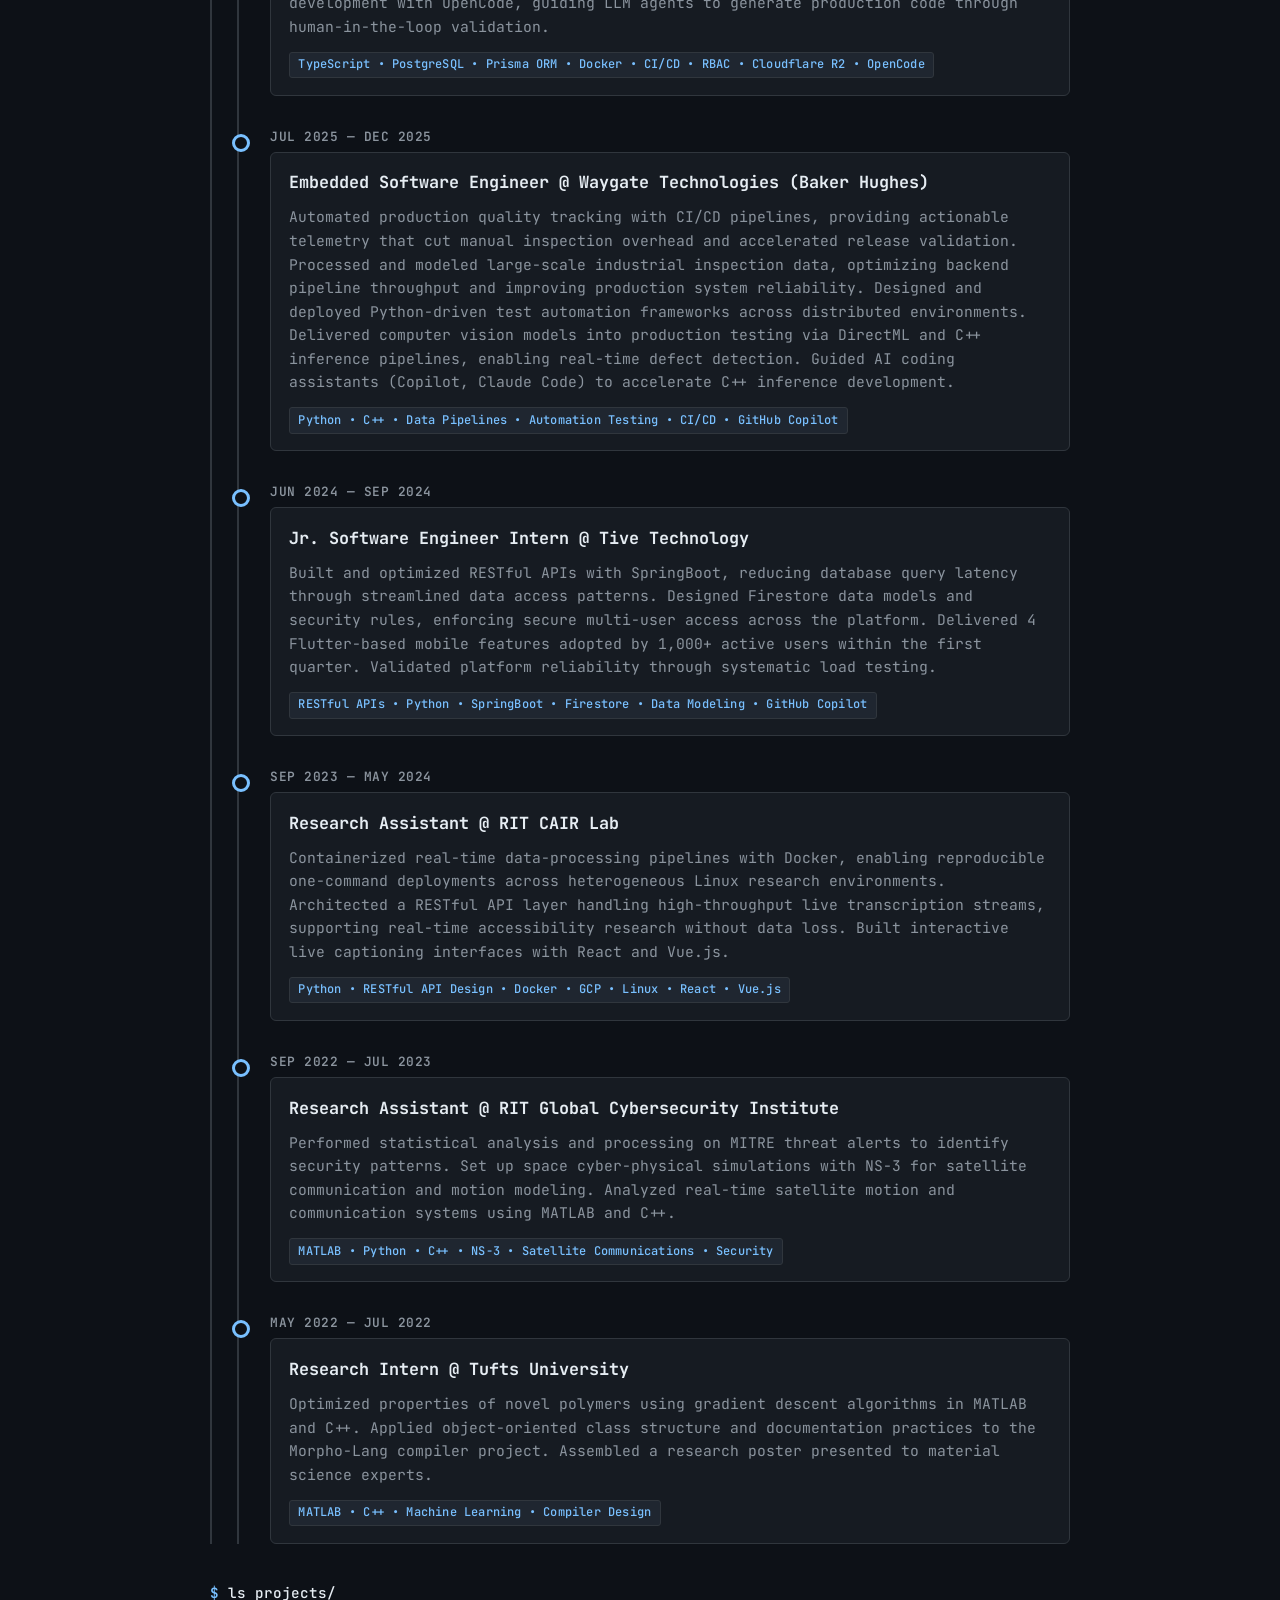
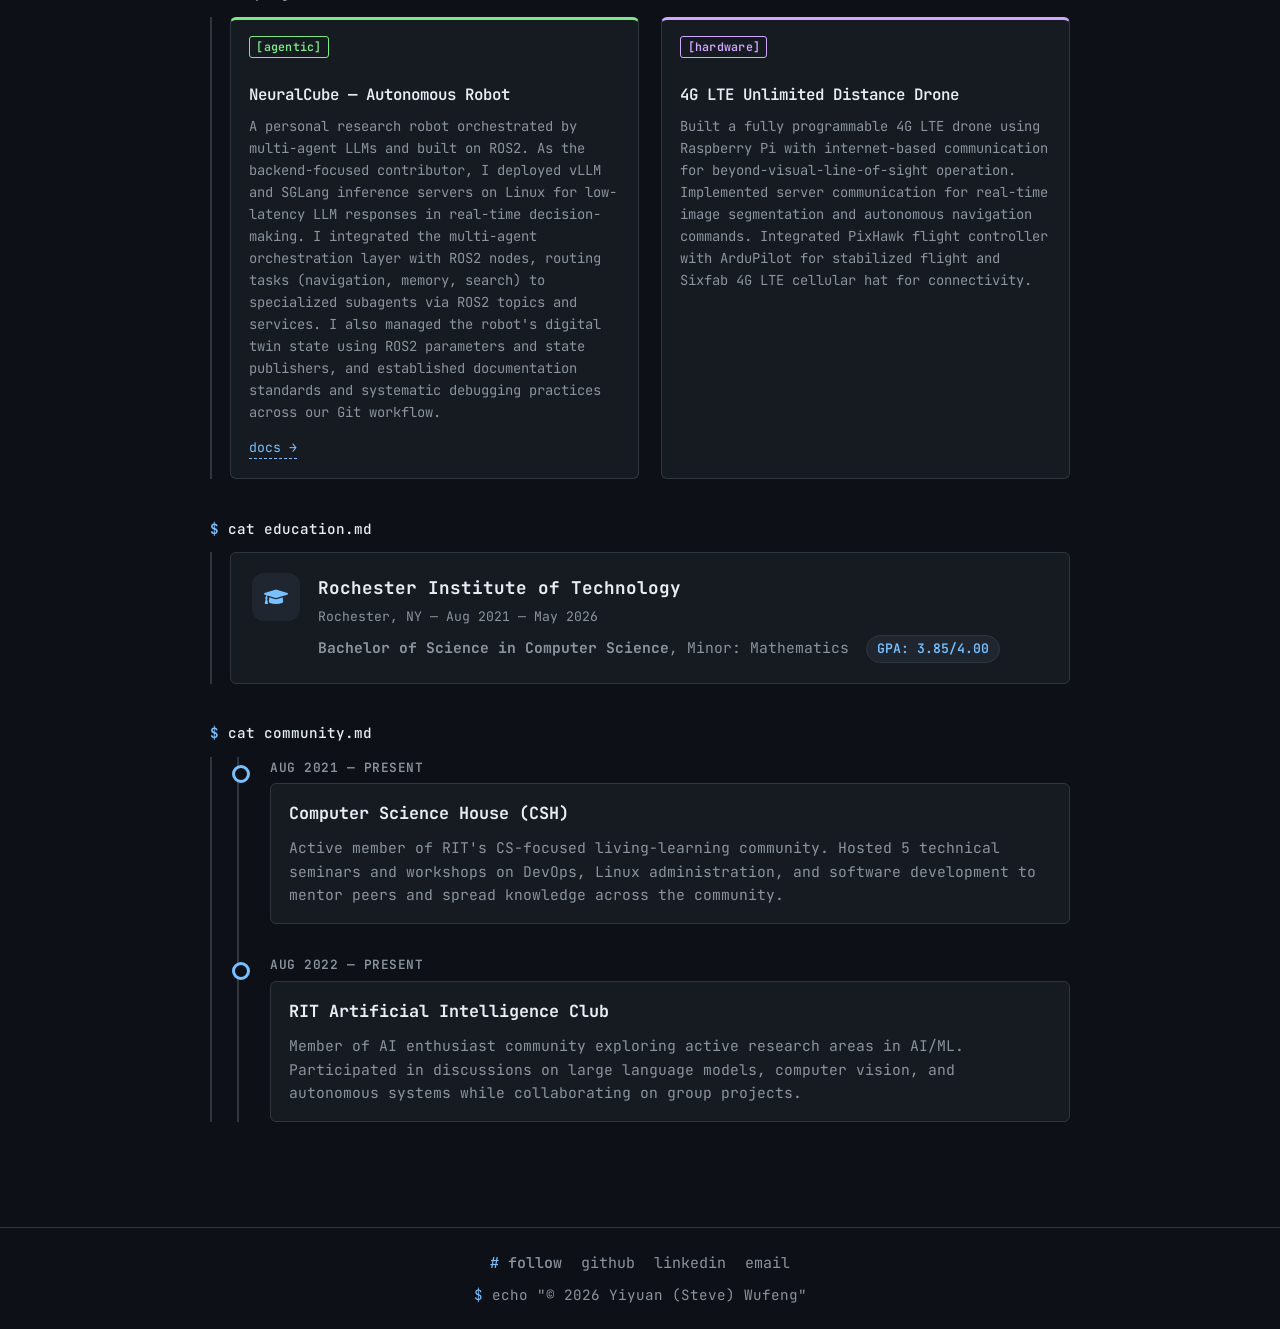
==== commit 46067cf4: "redesign site with terminal aesthetic, add blog page" ====
--- a/index.html
+++ b/index.html
@@ -1,260 +1,271 @@
 <!DOCTYPE html>
-<html lang="en">
+<html lang="en" data-theme="dark">
 <head>
     <meta charset="UTF-8">
     <meta name="viewport" content="width=device-width, initial-scale=1.0">
-    <title>Yiyuan (Steve) Wufeng | My Journey</title>
+    <title>Yiyuan (Steve) Wufeng</title>
     <link rel="preconnect" href="https://fonts.googleapis.com">
     <link rel="preconnect" href="https://fonts.gstatic.com" crossorigin>
-    <link href="https://fonts.googleapis.com/css2?family=Poppins:wght@400;500;600;700&display=swap" rel="stylesheet">
+    <link href="https://fonts.googleapis.com/css2?family=JetBrains+Mono:wght@400;500;600;700&display=swap" rel="stylesheet">
     <link rel="stylesheet" href="index.css">
     <link rel="stylesheet" href="https://use.fontawesome.com/releases/v5.7.1/css/all.css">
+    <script>
+      (function () {
+        try {
+          var stored = localStorage.getItem('theme');
+          var theme = (stored === 'light' || stored === 'dark') ? stored : 'dark';
+          document.documentElement.setAttribute('data-theme', theme);
+        } catch (e) {
+          document.documentElement.setAttribute('data-theme', 'dark');
+        }
+      })();
+    </script>
 </head>
 <body>
 
-    <nav class="sidebar" id="sidebar">
-        <div class="sidebar-header">
-            <img src="https://avatars.githubusercontent.com/u/86623538?v=4" alt="Steve" class="sidebar-avatar">
-            <span class="sidebar-name">Steve</span>
-        </div>
-        <a href="#" class="sidebar-link active" data-target="home"><i class="fas fa-home"></i> Home</a>
-        <a href="#skills" class="sidebar-link" data-target="skills"><i class="fas fa-cogs"></i> Skills</a>
-        <a href="#about" class="sidebar-link" data-target="about"><i class="fas fa-user-circle"></i> About</a>
-        <a href="#work" class="sidebar-link" data-target="work"><i class="fas fa-briefcase"></i> Work</a>
-        <a href="#projects" class="sidebar-link" data-target="projects"><i class="fas fa-rocket"></i> Projects</a>
-        <a href="#education" class="sidebar-link" data-target="education"><i class="fas fa-graduation-cap"></i> Education</a>
-        <a href="#community" class="sidebar-link" data-target="community"><i class="fas fa-users"></i> Community</a>
-        <a href="#archived" class="sidebar-link" data-target="archived"><i class="fas fa-archive"></i> Archived</a>
-    </nav>
-
-    <div class="main-content">
-
-    <header class="hero" id="home">
-        <img src="https://avatars.githubusercontent.com/u/86623538?v=4" alt="Steve" class="profile-pic">
-        <h1>Hey, I'm Steve. 👋</h1>
-        <p class="bio">Computer Science graduate from RIT (May 2026, 3.85 GPA). Cloud-Native &amp; AI-Assisted Development. U.S. Citizen.</p>
-        <div class="social-links">
-            <a href="mailto:yfeng219@gmail.com"><i class="fas fa-envelope"></i></a>
-            <a href="https://linkedin.com/in/yiyuan-wufeng/" target="_blank"><i class="fab fa-linkedin"></i></a>
-            <a href="https://github.com/SteveWufeng" target="_blank"><i class="fab fa-github"></i></a>
-            <a href="Yiyuan_Wufeng_Resume.pdf" class="resume-btn">Grab my Resume</a>
-        </div>
-    </header>
-
-    <div class="container">
-        <h2 class="section-title reveal" id="skills"><i class="fas fa-cogs"></i> Technical Skills</h2>
-        <div class="reveal" style="margin-bottom: 60px;">
-            <div class="skills-grid">
-                <strong>Languages:</strong> <span>Python, Java, C++, C#, C, TypeScript, Dart, HTML/CSS, SQL</span>
-                <strong>Frameworks:</strong> <span>FastAPI, SpringBoot, React, Vue.js, Flutter, Prisma ORM, NextAuth.js</span>
-                <strong>Databases:</strong> <span>PostgreSQL, MySQL, Firestore</span>
-                <strong>Cloud &amp; DevOps:</strong> <span>Docker, Kubernetes, GitHub Actions, GitLab CI/CD, Linux, GCP, Cloudflare R2</span>
-                <strong>AI Development &amp; Tools:</strong> <span>OpenCode (Multi-Agent Orchestration Framework), Claude Code, GitHub Copilot, vLLM, SGLang</span>
-                <strong>Core Competencies:</strong> <span>RESTful API Design, RBAC, API Gateway Patterns, Data Modeling, Computer Vision, Multi-Agent Systems, IoT</span>
-            </div>
-        </div>
-
-        <h2 class="section-title reveal" id="about"><i class="fas fa-user-circle"></i> Get to Know Me</h2>
-        <div class="about-cards reveal">
-            <div class="stub-card">
-                <p class="stub-question">Who am I?</p>
-                <p class="stub-answer">I am a graduating CS student who cares about creating meaningful impact through technology. Impact doesn't have to be for the masses; it can be for a single person or the people I care about. I aim to create a community where everyone cares about others' well-being and happiness.</p>
-            </div>
-            <div class="stub-card">
-                <p class="stub-question">Fun Facts</p>
-                <p class="stub-answer">I was born in Venezuela, completed my primary education (grades 1–7) in China, and have navigated my secondary and higher education in the U.S. Living across three continents as a hard-of-hearing individual has given me wide world view.</p>
-            </div>
-            <div class="stub-card">
-                <p class="stub-question">Beyond the résumé</p>
-                <p class="stub-answer">My time at RIT's National Technical Institute for the Deaf (NTID) and the Computer Science House (CSH) shaped my belief that innovation is most effective when it is inclusive and for the common good. I am driven by the desire to create environments where everyone feels a genuine sense of belonging and empowerment.</p>
-            </div>
-            <div class="stub-card">
-                <p class="stub-question">How I build with AI</p>
-                <p class="stub-answer">I orchestrate multi-agent teams using OpenCode Ensemble — each agent works in an isolated sandboxed worktree so no agent can touch another's code, and every change goes through human review before it's merged. AI accelerates the process, but people stay accountable. This is how I think we build secure, high-trust software in an AI-assisted world.</p>
-            </div>
-        </div>
-
-        <h2 class="section-title reveal" id="work"><i class="fas fa-briefcase"></i> Work Experience</h2>
-        <main class="timeline">
-            <div class="timeline-item reveal">
-                <div class="date">Jan 2026 — Present</div>
-                <div class="content">
-                    <h3>Freelance Software Engineer @ Buho</h3>
-                    <p>Architected a production-grade backend with TypeScript, PostgreSQL, and Prisma ORM, achieving clean API separation and normalized relational data management. Implemented RBAC and authentication flows managing multi-tier user lifecycles, cart state, and protected API routing for production-scale e-commerce. Containerized the full stack with Docker multi-stage builds and deployed via Railway with automated CI/CD, reducing deployments from manual scripts to push-triggered pipelines. Integrated Cloudflare R2 behind API gateway patterns, enforcing rate limiting and efficient asset delivery for media-heavy workloads. Directed multi-agent AI development with OpenCode, guiding LLM agents to generate production code through human-in-the-loop validation.</p>
-                    <span class="tags">TypeScript • PostgreSQL • Prisma ORM • Docker • CI/CD • RBAC • Cloudflare R2 • OpenCode • GitHub Copilot • API Gateway</span>
-                </div>
-            </div>
-
-            <div class="timeline-item reveal">
-                <div class="date">Jul 2025 - Dec 2025 </div>
-                <div class="content">
-                    <h3>Embedded Software Engineer @ Waygate Technologies (Baker Hughes) </h3>
-                    <p>Automated production quality tracking with CI/CD pipelines, providing actionable telemetry that cut manual inspection overhead and accelerated release validation. Processed and modeled large-scale industrial inspection data, optimizing backend pipeline throughput and improving production system reliability. Designed and deployed Python-driven test automation frameworks across distributed environments, increasing regression coverage and reducing post-release defects. Delivered computer vision models into production testing via DirectML and C++ inference pipelines, enabling real-time defect detection. Guided AI coding assistants (Copilot, Claude Code) to accelerate C++ inference development, critically reviewing and iterating on generated code to maintain quality and documentation standards.</p>
-                    <span class="tags">Python • C++ • Data Pipelines • Automation Testing • CI/CD • GitHub Copilot</span>
-                </div>
-            </div>
-
-            <div class="timeline-item reveal">
-                <div class="date">Jun 2024 - Sep 2024 </div>
-                <div class="content">
-                    <h3>Jr. Software Engineer Intern @ Tive Technology </h3>
-                    <p>Built and optimized RESTful APIs with SpringBoot, reducing database query latency through streamlined data access patterns. Designed Firestore data models and security rules, enforcing secure multi-user access across the platform. Delivered 4 Flutter-based mobile features adopted by 1,000+ active users within the first quarter. Validated platform reliability through systematic load testing, ensuring consistent performance at scale under growing multi-user concurrency.</p>
-                    <span class="tags">RESTful APIs • Python • SpringBoot • Firestore • Data Modeling • GitHub Copilot</span>
-                </div>
-            </div>
-
-            <div class="timeline-item reveal">
-                <div class="date">Sep 2023 - May 2024 </div>
-                <div class="content">
-                    <h3>Research Assistant @ RIT CAIR Lab </h3>
-                    <p>Containerized real-time data-processing pipelines with Docker, enabling reproducible one-command deployments across heterogeneous Linux research environments. Architected a RESTful API layer handling high-throughput live transcription streams, supporting real-time accessibility research without data loss. Structured and analyzed comparative experimental datasets for affective vs. traditional captioning, producing actionable insights for accessibility research. Built interactive live captioning interfaces with React and Vue.js, enabling researchers to compare captioning modalities in real time.</p>
-                    <span class="tags">Python • RESTful API Design • Docker • Google Cloud Platform • Linux • React • Vue.js • GitHub Copilot</span>
-                </div>
-            </div>
-
-            <div class="timeline-item reveal">
-                <div class="date">Sep 2022 - Jul 2023 </div>
-                <div class="content">
-                    <h3>Research Assistant @ RIT Global Cybersecurity Institute </h3>
-                    <p>Performed statistical analysis and processing on MITRE threat alerts to identify security patterns. Set up space cyber-physical simulations with NS-3 for satellite communication and motion modeling. Analyzed real-time satellite motion and communication systems using MATLAB and C++.</p>
-                    <span class="tags">MATLAB • Python • C++ • NS-3 • Satellite Communications • Security</span>
-                </div>
-            </div>
-
-            <div class="timeline-item reveal">
-                <div class="date">May 2022 - Jul 2022 </div>
-                <div class="content">
-                    <h3>Research Intern @ Tufts University </h3>
-                    <p>Optimized properties of novel polymers using gradient descent algorithms in MATLAB and C++. Applied object-oriented class structure and documentation practices to the Morpho-Lang compiler project. Solved compiler and modular design problems for Morpho-Lang, an open-source scientific computing language. Assembled a research poster presented to material science experts.</p>
-                    <span class="tags">MATLAB • C++ • Machine Learning • Compiler Design</span>
-                </div>
-            </div>
-        </main>
-
-        <h2 class="section-title reveal" id="projects"><i class="fas fa-rocket"></i> Projects & Experiments</h2>
-        
-        <div class="project-grid">
-            <div class="project-card reveal">
-                <div class="project-card-header">
-                    <span class="project-date">2024 — Present</span>
-                    <h3>NeuralCube — Autonomous Robot</h3>
-                </div>
-                <p>A personal research robot orchestrated by multi-agent LLMs and built on ROS2. As the backend-focused contributor, I deployed vLLM and SGLang inference servers on Linux for low-latency LLM responses in real-time decision-making. I integrated the multi-agent orchestration layer with ROS2 nodes, routing tasks (navigation, memory, search) to specialized subagents via ROS2 topics and services. I also managed the robot's digital twin state using ROS2 parameters and state publishers, ensuring consistency across perception, reasoning, and action loops. To support collaborative development, I established documentation standards and systematic debugging practices across our Git workflow.</p>
-                <div class="project-links">
-                    <a href="https://chanelfcheng.github.io/NeuralCube-Docs/" target="_blank"><i class="fas fa-external-link-alt"></i> Docs</a>
-                </div>
-                <span class="tags">Python • ROS2 • vLLM • SGLang • Multi-Agent Systems • Computer Vision • Robotics</span>
-            </div>
-
-            <div class="project-card reveal">
-                <div class="project-card-header">
-                    <span class="project-date">Aug 2023 — Dec 2024</span>
-                    <h3>4G LTE Unlimited Distance Drone</h3>
-                </div>
-                <p>Built a fully programmable 4G LTE drone using Raspberry Pi with internet-based communication for beyond-visual-line-of-sight operation. Implemented server communication for real-time image segmentation and autonomous navigation commands. Integrated PixHawk flight controller with ArduPilot for stabilized flight and Sixfab 4G LTE cellular hat for connectivity.</p>
-                <span class="tags">Python • Raspberry Pi • ArduPilot • PixHawk • Computer Vision • IoT</span>
-            </div>
-        </div>
-
-        <h2 class="section-title reveal" id="education"><i class="fas fa-graduation-cap"></i> Education</h2>
-        <div class="edu-card reveal">
+    <div class="masthead">
+      <div class="masthead__inner">
+        <nav class="masthead__nav">
+          <a href="#" class="masthead__home">steve</a>
+          <a href="#skills">skills</a>
+          <a href="#about">about</a>
+          <a href="#work">experience</a>
+          <a href="#projects">projects</a>
+          <a href="#education">education</a>
+          <a href="#community">community</a>
+          <a href="blog.html">blog</a>
+        </nav>
+        <button type="button" class="theme-toggle" aria-label="Toggle light/dark theme">
+          <i class="fas fa-sun icon-light" aria-hidden="true"></i>
+          <i class="fas fa-moon icon-dark" aria-hidden="true"></i>
+        </button>
+      </div>
+    </div>
+
+    <main class="terminal">
+
+      <section class="terminal__section">
+        <span class="terminal__prompt">whoami</span>
+        <div class="terminal__output">
+          <div class="terminal__whoami-row">
+            <img class="terminal__avatar" src="https://avatars.githubusercontent.com/u/86623538?v=4" alt="Steve">
+            <div class="terminal__whoami-text">
+              <p class="terminal__whoami">Yiyuan (Steve) Wufeng</p>
+              <p class="terminal__whoami-role">cs graduate @ rit — cloud-native &amp; ai-assisted development</p>
+              <ul class="terminal__social">
+                <li><a href="https://github.com/SteveWufeng" rel="me"><i class="fab fa-github" aria-hidden="true"></i> github</a></li>
+                <li><a href="https://linkedin.com/in/yiyuan-wufeng/" rel="me"><i class="fab fa-linkedin" aria-hidden="true"></i> linkedin</a></li>
+                <li><a href="mailto:yfeng219@gmail.com"><i class="fas fa-envelope" aria-hidden="true"></i> email</a></li>
+                <li><a href="Yiyuan_Wufeng_Resume.pdf"><i class="fas fa-file-pdf" aria-hidden="true"></i> resume</a></li>
+              </ul>
+            </div>
+          </div>
+        </div>
+      </section>
+
+      <section class="terminal__section" id="skills">
+        <span class="terminal__prompt">cat skills.md</span>
+        <div class="terminal__output">
+          <div class="skills-grid">
+            <strong>Languages:</strong> <span>Python, Java, C++, C#, C, TypeScript, Dart, HTML/CSS, SQL</span>
+            <strong>Frameworks:</strong> <span>FastAPI, SpringBoot, React, Vue.js, Flutter, Prisma ORM, NextAuth.js</span>
+            <strong>Databases:</strong> <span>PostgreSQL, MySQL, Firestore</span>
+            <strong>Cloud &amp; DevOps:</strong> <span>Docker, Kubernetes, GitHub Actions, GitLab CI/CD, Linux, GCP, Cloudflare R2</span>
+            <strong>AI Development:</strong> <span>OpenCode, Claude Code, GitHub Copilot, vLLM, SGLang</span>
+            <strong>Core:</strong> <span>RESTful API Design, RBAC, API Gateway Patterns, Data Modeling, Computer Vision, Multi-Agent Systems, IoT</span>
+          </div>
+        </div>
+      </section>
+
+      <section class="terminal__section" id="about">
+        <span class="terminal__prompt">cat about.md</span>
+        <div class="terminal__output">
+          <div class="about-cards">
+            <div class="stub-card">
+              <p class="stub-question">Who am I?</p>
+              <p class="stub-answer">I am a graduating CS student who cares about creating meaningful impact through technology. Impact doesn't have to be for the masses; it can be for a single person or the people I care about. I aim to create a community where everyone cares about others' well-being and happiness.</p>
+            </div>
+            <div class="stub-card">
+              <p class="stub-question">Fun Facts</p>
+              <p class="stub-answer">I was born in Venezuela, completed my primary education (grades 1–7) in China, and have navigated my secondary and higher education in the U.S. Living across three continents as a hard-of-hearing individual has given me wide world view.</p>
+            </div>
+            <div class="stub-card">
+              <p class="stub-question">Beyond the résumé</p>
+              <p class="stub-answer">My time at RIT's National Technical Institute for the Deaf (NTID) and the Computer Science House (CSH) shaped my belief that innovation is most effective when it is inclusive and for the common good. I am driven by the desire to create environments where everyone feels a genuine sense of belonging and empowerment.</p>
+            </div>
+            <div class="stub-card">
+              <p class="stub-question">How I build with AI</p>
+              <p class="stub-answer">I orchestrate multi-agent teams using OpenCode Ensemble — each agent works in an isolated sandboxed worktree so no agent can touch another's code, and every change goes through human review before it's merged. AI accelerates the process, but people stay accountable.</p>
+            </div>
+          </div>
+        </div>
+      </section>
+
+      <section class="terminal__section" id="work">
+        <span class="terminal__prompt">ls experience/</span>
+        <div class="terminal__output">
+          <div class="timeline">
+            <div class="timeline-item reveal">
+              <div class="date">Jan 2026 — Present</div>
+              <div class="content">
+                <h3>Freelance Software Engineer @ Buho</h3>
+                <p>Architected a production-grade backend with TypeScript, PostgreSQL, and Prisma ORM, achieving clean API separation and normalized relational data management. Implemented RBAC and authentication flows managing multi-tier user lifecycles, cart state, and protected API routing for production-scale e-commerce. Containerized the full stack with Docker multi-stage builds and deployed via Railway with automated CI/CD. Integrated Cloudflare R2 behind API gateway patterns, enforcing rate limiting and efficient asset delivery for media-heavy workloads. Directed multi-agent AI development with OpenCode, guiding LLM agents to generate production code through human-in-the-loop validation.</p>
+                <span class="tags">TypeScript &bull; PostgreSQL &bull; Prisma ORM &bull; Docker &bull; CI/CD &bull; RBAC &bull; Cloudflare R2 &bull; OpenCode</span>
+              </div>
+            </div>
+
+            <div class="timeline-item reveal">
+              <div class="date">Jul 2025 — Dec 2025</div>
+              <div class="content">
+                <h3>Embedded Software Engineer @ Waygate Technologies (Baker Hughes)</h3>
+                <p>Automated production quality tracking with CI/CD pipelines, providing actionable telemetry that cut manual inspection overhead and accelerated release validation. Processed and modeled large-scale industrial inspection data, optimizing backend pipeline throughput and improving production system reliability. Designed and deployed Python-driven test automation frameworks across distributed environments. Delivered computer vision models into production testing via DirectML and C++ inference pipelines, enabling real-time defect detection. Guided AI coding assistants (Copilot, Claude Code) to accelerate C++ inference development.</p>
+                <span class="tags">Python &bull; C++ &bull; Data Pipelines &bull; Automation Testing &bull; CI/CD &bull; GitHub Copilot</span>
+              </div>
+            </div>
+
+            <div class="timeline-item reveal">
+              <div class="date">Jun 2024 — Sep 2024</div>
+              <div class="content">
+                <h3>Jr. Software Engineer Intern @ Tive Technology</h3>
+                <p>Built and optimized RESTful APIs with SpringBoot, reducing database query latency through streamlined data access patterns. Designed Firestore data models and security rules, enforcing secure multi-user access across the platform. Delivered 4 Flutter-based mobile features adopted by 1,000+ active users within the first quarter. Validated platform reliability through systematic load testing.</p>
+                <span class="tags">RESTful APIs &bull; Python &bull; SpringBoot &bull; Firestore &bull; Data Modeling &bull; GitHub Copilot</span>
+              </div>
+            </div>
+
+            <div class="timeline-item reveal">
+              <div class="date">Sep 2023 — May 2024</div>
+              <div class="content">
+                <h3>Research Assistant @ RIT CAIR Lab</h3>
+                <p>Containerized real-time data-processing pipelines with Docker, enabling reproducible one-command deployments across heterogeneous Linux research environments. Architected a RESTful API layer handling high-throughput live transcription streams, supporting real-time accessibility research without data loss. Built interactive live captioning interfaces with React and Vue.js.</p>
+                <span class="tags">Python &bull; RESTful API Design &bull; Docker &bull; GCP &bull; Linux &bull; React &bull; Vue.js</span>
+              </div>
+            </div>
+
+            <div class="timeline-item reveal">
+              <div class="date">Sep 2022 — Jul 2023</div>
+              <div class="content">
+                <h3>Research Assistant @ RIT Global Cybersecurity Institute</h3>
+                <p>Performed statistical analysis and processing on MITRE threat alerts to identify security patterns. Set up space cyber-physical simulations with NS-3 for satellite communication and motion modeling. Analyzed real-time satellite motion and communication systems using MATLAB and C++.</p>
+                <span class="tags">MATLAB &bull; Python &bull; C++ &bull; NS-3 &bull; Satellite Communications &bull; Security</span>
+              </div>
+            </div>
+
+            <div class="timeline-item reveal">
+              <div class="date">May 2022 — Jul 2022</div>
+              <div class="content">
+                <h3>Research Intern @ Tufts University</h3>
+                <p>Optimized properties of novel polymers using gradient descent algorithms in MATLAB and C++. Applied object-oriented class structure and documentation practices to the Morpho-Lang compiler project. Assembled a research poster presented to material science experts.</p>
+                <span class="tags">MATLAB &bull; C++ &bull; Machine Learning &bull; Compiler Design</span>
+              </div>
+            </div>
+          </div>
+        </div>
+      </section>
+
+      <section class="terminal__section" id="projects">
+        <span class="terminal__prompt">ls projects/</span>
+        <div class="terminal__output">
+          <div class="project-grid">
+            <article class="project-card project-card--agentic reveal">
+              <div class="project-card__body">
+                <div class="project-card__tag-row">
+                  <span class="tag tag--agentic">agentic</span>
+                </div>
+                <h2 class="project-card__title">NeuralCube — Autonomous Robot</h2>
+                <div class="project-card__desc">
+                  <p>A personal research robot orchestrated by multi-agent LLMs and built on ROS2. As the backend-focused contributor, I deployed vLLM and SGLang inference servers on Linux for low-latency LLM responses in real-time decision-making. I integrated the multi-agent orchestration layer with ROS2 nodes, routing tasks (navigation, memory, search) to specialized subagents via ROS2 topics and services. I also managed the robot's digital twin state using ROS2 parameters and state publishers, and established documentation standards and systematic debugging practices across our Git workflow.</p>
+                </div>
+                <p class="project-card__links">
+                  <a href="https://chanelfcheng.github.io/NeuralCube-Docs/">docs &rarr;</a>
+                </p>
+              </div>
+            </article>
+
+            <article class="project-card project-card--experience reveal">
+              <div class="project-card__body">
+                <div class="project-card__tag-row">
+                  <span class="tag tag--experience">hardware</span>
+                </div>
+                <h2 class="project-card__title">4G LTE Unlimited Distance Drone</h2>
+                <div class="project-card__desc">
+                  <p>Built a fully programmable 4G LTE drone using Raspberry Pi with internet-based communication for beyond-visual-line-of-sight operation. Implemented server communication for real-time image segmentation and autonomous navigation commands. Integrated PixHawk flight controller with ArduPilot for stabilized flight and Sixfab 4G LTE cellular hat for connectivity.</p>
+                </div>
+              </div>
+            </article>
+          </div>
+        </div>
+      </section>
+
+      <section class="terminal__section" id="education">
+        <span class="terminal__prompt">cat education.md</span>
+        <div class="terminal__output">
+          <div class="edu-card reveal">
             <div class="edu-icon"><i class="fas fa-graduation-cap"></i></div>
             <div class="edu-body">
-                <h3>Rochester Institute of Technology</h3>
-                <p class="edu-meta">Rochester, NY &mdash; Aug 2021 &mdash; May 2026</p>
-                <p class="edu-degree"><strong>Bachelor of Science in Computer Science</strong>, Minor: Mathematics <span class="edu-gpa">GPA: 3.85/4.00</span></p>
-            </div>
-        </div>
-
-        <h2 class="section-title reveal" id="community"><i class="fas fa-users"></i> Leadership &amp; Community</h2>
-        <div class="timeline" style="margin-bottom: 60px;">
-            <div class="timeline-item reveal">
-                <div class="date">Aug 2021 - Present </div>
-                <div class="content">
-                    <h3>Computer Science House (CSH)</h3>
-                    <p>Active member of RIT's CS-focused living-learning community. Hosted 5 technical seminars and workshops on DevOps, Linux administration, and software development to mentor peers and spread knowledge across the community.</p>
-                </div>
-            </div>
-            <div class="timeline-item reveal">
-                <div class="date">Aug 2022 - Present </div>
-                <div class="content">
-                    <h3>RIT Artificial Intelligence Club</h3>
-                    <p>Member of AI enthusiast community exploring active research areas in AI/ML. Participated in discussions on large language models, computer vision, and autonomous systems while collaborating on group projects.</p>
-                </div>
-            </div>
-        </div>
-
-    <h2 class="section-title reveal" id="archived"><i class="fas fa-archive"></i> Archived — Student Days</h2>
-        <div class="archived-intro reveal">
-            <p>Back in my early college years, I ran a blog about 3D printing as a teaching seminar. Here's what I was building and learning at the time.</p>
-        </div>
-
-        <div class="archived-grid">
-            <div class="archived-card reveal">
-                <a href="https://sites.google.com/g.rit.edu/stevew-blog/home?authuser=0" target="_blank" rel="noopener noreferrer" style="text-decoration: none; color: inherit; display: block;">
-                    <div class="archived-card-header">
-                        <span class="archived-badge">Blog</span>
-                        <h3>How to 3D Print?</h3>
-                    </div>
-                    <p>A beginner-friendly seminar blog I wrote as a sophomore at RIT. Covers the full pipeline: how FDM printers work (layer-by-layer deposition), converting 3D models to Gcode with slicing software, and tips for getting started with your first print.</p>
-                    <span class="tags">3D Printing • FDM • CAD • Gcode • Teaching</span>
-                </a>
-            </div>
-
-            <div class="archived-card reveal">
-                <div class="archived-card-header">
-                    <span class="archived-badge">Build</span>
-                    <h3>Persistence of Vision Display</h3>
-                </div>
-                <p>3D modeled and printed a custom spinning arm and enclosure for a POV display. Went through multiple failed iterations before getting it right — learned that iteration and patience are part of the process, not obstacles to it.</p>
-                <span class="tags">3D Modeling • Rapid Prototyping • Iterative Design</span>
-            </div>
-
-            <div class="archived-card reveal">
-                <div class="archived-card-header">
-                    <span class="archived-badge">Build</span>
-                    <h3>DIY Laptop Stand</h3>
-                </div>
-                <p>Designed and printed my own laptop stand to fix neck pain from hunching over a laptop all day. A simple practical project that made a real difference in my daily comfort — and a reminder that technology should serve the people using it.</p>
-                <span class="tags">Ergonomics • Practical Design • Personal Project</span>
-            </div>
-        </div>
-
-    </div>
-
-    <footer>
-        <p>Updated June 09, 2026</p>
+              <h3>Rochester Institute of Technology</h3>
+              <p class="edu-meta">Rochester, NY &mdash; Aug 2021 &mdash; May 2026</p>
+              <p class="edu-degree"><strong>Bachelor of Science in Computer Science</strong>, Minor: Mathematics <span class="edu-gpa">GPA: 3.85/4.00</span></p>
+            </div>
+          </div>
+        </div>
+      </section>
+
+      <section class="terminal__section" id="community">
+        <span class="terminal__prompt">cat community.md</span>
+        <div class="terminal__output">
+          <div class="timeline">
+            <div class="timeline-item reveal">
+              <div class="date">Aug 2021 — Present</div>
+              <div class="content">
+                <h3>Computer Science House (CSH)</h3>
+                <p>Active member of RIT's CS-focused living-learning community. Hosted 5 technical seminars and workshops on DevOps, Linux administration, and software development to mentor peers and spread knowledge across the community.</p>
+              </div>
+            </div>
+            <div class="timeline-item reveal">
+              <div class="date">Aug 2022 — Present</div>
+              <div class="content">
+                <h3>RIT Artificial Intelligence Club</h3>
+                <p>Member of AI enthusiast community exploring active research areas in AI/ML. Participated in discussions on large language models, computer vision, and autonomous systems while collaborating on group projects.</p>
+              </div>
+            </div>
+          </div>
+        </div>
+      </section>
+
+    </main>
+
+    <footer class="site-footer">
+      <div class="site-footer__follow">
+        <ul>
+          <li><strong>follow</strong></li>
+          <li><a href="https://github.com/SteveWufeng">github</a></li>
+          <li><a href="https://linkedin.com/in/yiyuan-wufeng/">linkedin</a></li>
+          <li><a href="mailto:yfeng219@gmail.com">email</a></li>
+        </ul>
+      </div>
+      <div class="site-footer__copyright">echo "&copy; 2026 Yiyuan (Steve) Wufeng"</div>
     </footer>
 
-    </div><!-- .main-content -->
-
     <script>
-        const observer = new IntersectionObserver((entries) => {
-            entries.forEach((entry) => {
-                if (entry.isIntersecting) entry.target.classList.add('active');
-            });
-        }, { threshold: 0.15 });
-
-        document.querySelectorAll('.reveal').forEach((el) => observer.observe(el));
-
-        // ── Sidebar scroll spy ──
-        const sidebarLinks = document.querySelectorAll('.sidebar-link');
-        const sections = ['home', 'skills', 'about', 'work', 'projects', 'education', 'community', 'archived']
-            .map(id => document.getElementById(id));
-
-        const sidebarObserver = new IntersectionObserver((entries) => {
-            let activeId = null;
-            entries.forEach(entry => {
-                if (entry.isIntersecting) activeId = entry.target.id;
-            });
-            if (activeId) {
-                sidebarLinks.forEach(link => {
-                    link.classList.toggle('active', link.dataset.target === activeId);
-                });
-            }
-        }, { rootMargin: '-30% 0px -60% 0px' });
-
-        sections.forEach(s => { if (s) sidebarObserver.observe(s); });
+      // Theme toggle
+      (function () {
+        var button = document.querySelector('.theme-toggle');
+        if (!button) return;
+        button.addEventListener('click', function () {
+          var current = document.documentElement.getAttribute('data-theme');
+          var next = current === 'dark' ? 'light' : 'dark';
+          document.documentElement.setAttribute('data-theme', next);
+          try { localStorage.setItem('theme', next); } catch (e) {}
+        });
+      })();
+
+      // Scroll reveal
+      var observer = new IntersectionObserver(function (entries) {
+        entries.forEach(function (entry) {
+          if (entry.isIntersecting) entry.target.classList.add('active');
+        });
+      }, { threshold: 0.15 });
+      document.querySelectorAll('.reveal').forEach(function (el) { observer.observe(el); });
     </script>
 </body>
-</html>+</html>
--- a/index.css
+++ b/index.css
@@ -1,558 +1,848 @@
+/* ==========================================================================
+   STEVE WUFENG — Terminal Aesthetic
+   Matches the style of chanelfcheng.github.io
+   ========================================================================== */
+
 :root {
-    --bg: #faf9f6;
-    --text: #1e293b;
-    --accent: #2563eb;
-    --line: #e2e8f0;
+  --bg: #fafaf7;
+  --text: #1f2328;
+  --accent: #0969da;
+  --border: #d8d7d2;
+  --code-bg: #f0efeb;
+  --tag-ml: #0969da;
+  --tag-agentic: #1a7f37;
+  --tag-media: #8250df;
+  --tag-blog: #bf8700;
+  --muted: #6e7781;
+  --link-hover: #0550ae;
+  --card-bg: #fafaf7;
+}
+
+[data-theme="dark"] {
+  --bg: #0d1117;
+  --text: #e6edf3;
+  --accent: #79c0ff;
+  --border: #30363d;
+  --code-bg: #1f2630;
+  --tag-ml: #79c0ff;
+  --tag-agentic: #7ee787;
+  --tag-media: #d2a8ff;
+  --tag-blog: #e3b341;
+  --muted: #8b949e;
+  --link-hover: #a8d4ff;
+  --card-bg: #161b22;
 }
 
 html {
-    scroll-behavior: smooth;
+  scroll-behavior: smooth;
 }
 
 body {
-    font-family: 'Poppins', sans-serif;
-    background-color: var(--bg);
-    color: var(--text);
-    margin: 0;
-}
-
-.container {
-    max-width: 800px;
-    margin: 0 auto;
-    padding: 20px;
-}
-
-.hero {
+  font-family: "JetBrains Mono", "SF Mono", "Fira Code", Menlo, Monaco, Consolas, monospace;
+  background-color: var(--bg);
+  color: var(--text);
+  margin: 0;
+  font-size: 15px;
+  line-height: 1.65;
+  font-feature-settings: "calt" 1, "liga" 1;
+}
+
+/* ==========================================================================
+   MASTHEAD — terminal nav bar
+   ========================================================================== */
+.masthead {
+  position: sticky;
+  top: 0;
+  z-index: 200;
+  border-bottom: 1px solid var(--border);
+  background-color: var(--bg);
+}
+
+.masthead__inner {
+  max-width: 900px;
+  margin: 0 auto;
+  padding: 0.9em 1.5em;
+  display: flex;
+  align-items: center;
+  justify-content: space-between;
+}
+
+.masthead__nav {
+  display: flex;
+  align-items: center;
+  gap: 0.2em;
+  flex-wrap: wrap;
+}
+
+.masthead__nav a {
+  color: var(--text);
+  text-decoration: none;
+  border-bottom: 0;
+  padding: 0.4em 0.6em;
+  font-size: 0.95em;
+  transition: color 0.2s ease;
+}
+
+.masthead__nav a:hover {
+  color: var(--accent);
+}
+
+.masthead__nav a.masthead__home {
+  font-weight: 600;
+}
+
+.masthead__nav a.masthead__home::before {
+  content: "~/";
+  color: var(--tag-ml);
+  margin-right: 0.1em;
+}
+
+.theme-toggle {
+  background: transparent;
+  border: 0;
+  padding: 0.4em 0.55em;
+  font-size: 1em;
+  line-height: 1;
+  cursor: pointer;
+  color: var(--accent);
+  transition: color 0.2s ease;
+}
+
+.theme-toggle:hover {
+  color: var(--link-hover);
+}
+
+.theme-toggle .icon-light { display: none; }
+.theme-toggle .icon-dark  { display: inline; }
+
+[data-theme="dark"] .theme-toggle .icon-light { display: inline; }
+[data-theme="dark"] .theme-toggle .icon-dark  { display: none; }
+
+/* ==========================================================================
+   TERMINAL HOME LAYOUT
+   ========================================================================== */
+.terminal {
+  max-width: 860px;
+  margin: 0 auto;
+  padding: 2.5em 1.5em 4em;
+}
+
+@media (min-width: 768px) {
+  .terminal {
+    padding: 3.5em 2em 5em;
+  }
+}
+
+.terminal__section {
+  margin: 0 0 2.5em;
+}
+
+.terminal__section:last-child {
+  margin-bottom: 0;
+}
+
+.terminal__prompt {
+  display: block;
+  margin: 0 0 0.85em;
+  color: var(--text);
+  font-size: 0.95em;
+  font-weight: 500;
+  white-space: nowrap;
+  overflow-x: auto;
+}
+
+.terminal__prompt::before {
+  content: "$ ";
+  color: var(--tag-ml);
+  font-weight: 600;
+}
+
+.terminal__output {
+  padding-left: 1.2em;
+  border-left: 2px solid var(--border);
+}
+
+.terminal__output > p:first-child { margin-top: 0; }
+.terminal__output > p:last-child  { margin-bottom: 0; }
+
+.terminal__output h1,
+.terminal__output h2,
+.terminal__output h3 {
+  margin-top: 1em;
+  font-size: 1.05em;
+  color: var(--text);
+}
+
+/* ==========================================================================
+   WHOAMI HERO
+   ========================================================================== */
+.terminal__whoami-row {
+  display: flex;
+  align-items: center;
+  gap: 1.1em;
+}
+
+.terminal__avatar {
+  flex-shrink: 0;
+  width: 84px;
+  height: 84px;
+  border-radius: 50%;
+  object-fit: cover;
+  border: 2px solid var(--border);
+}
+
+@media (min-width: 768px) {
+  .terminal__avatar {
+    width: 100px;
+    height: 100px;
+  }
+}
+
+.terminal__whoami-text {
+  min-width: 0;
+  flex: 1;
+}
+
+.terminal__whoami {
+  font-size: 1.5em;
+  font-weight: 600;
+  margin: 0;
+  color: var(--text);
+  line-height: 1.2;
+}
+
+.terminal__whoami-role {
+  display: block;
+  font-size: 0.95em;
+  font-weight: 400;
+  color: var(--muted);
+  margin: 0.35em 0 0;
+  line-height: 1.4;
+}
+
+.terminal__social {
+  list-style: none;
+  padding: 0;
+  margin: 0.7em 0 0;
+  display: flex;
+  flex-wrap: wrap;
+  gap: 1em;
+  font-size: 0.9em;
+}
+
+.terminal__social li { padding: 0; }
+
+.terminal__social a {
+  color: var(--text);
+  border-bottom: 1px dashed var(--muted);
+  padding-bottom: 0.05em;
+  text-decoration: none;
+  transition: color 0.2s ease;
+}
+
+.terminal__social a i {
+  color: var(--accent);
+  margin-right: 0.25em;
+}
+
+.terminal__social a:hover {
+  color: var(--accent);
+  border-bottom-color: currentColor;
+}
+
+/* ==========================================================================
+   TAG PILLS
+   ========================================================================== */
+.tag {
+  display: inline-block;
+  font-family: "JetBrains Mono", monospace;
+  font-size: 0.78em;
+  font-weight: 600;
+  padding: 0.15em 0.55em;
+  border-radius: 3px;
+  border: 1px solid currentColor;
+  background: transparent;
+  letter-spacing: 0.02em;
+  white-space: nowrap;
+  line-height: 1.4;
+  vertical-align: 0.1em;
+}
+
+.tag::before { content: "["; }
+.tag::after  { content: "]"; }
+
+.tag--skills     { color: var(--tag-ml); }
+.tag--agentic    { color: var(--tag-agentic); }
+.tag--experience { color: var(--tag-media); }
+
+/* ==========================================================================
+   SECTION CONTENT
+   ========================================================================== */
+.terminal__content {
+  font-size: 0.92em;
+  line-height: 1.65;
+  color: var(--text);
+}
+
+.terminal__content p {
+  margin: 0 0 0.8em;
+}
+
+.terminal__content p:last-child {
+  margin-bottom: 0;
+}
+
+/* ==========================================================================
+   SKILLS GRID
+   ========================================================================== */
+.skills-grid {
+  display: grid;
+  grid-template-columns: auto 1fr;
+  gap: 10px 20px;
+}
+
+.skills-grid strong {
+  color: var(--accent);
+  font-size: 0.88rem;
+}
+
+.skills-grid span {
+  color: var(--muted);
+  font-size: 0.88rem;
+  line-height: 1.6;
+}
+
+/* ==========================================================================
+   ABOUT CARDS
+   ========================================================================== */
+.about-cards {
+  display: flex;
+  flex-direction: column;
+  gap: 1em;
+}
+
+.stub-card {
+  background: var(--card-bg);
+  border-radius: 6px;
+  padding: 1.1em 1.2em;
+  border: 1px solid var(--border);
+  border-left: 3px solid var(--accent);
+  transition: border-color 0.2s, transform 0.2s;
+}
+
+.stub-card:hover {
+  border-left-color: var(--tag-agentic);
+  transform: translateX(4px);
+}
+
+.stub-question {
+  font-weight: 600;
+  font-size: 1em;
+  color: var(--text);
+  margin: 0 0 0.4em 0;
+}
+
+.stub-answer {
+  color: var(--muted);
+  font-size: 0.92rem;
+  line-height: 1.6;
+  margin: 0;
+}
+
+/* ==========================================================================
+   TIMELINE
+   ========================================================================== */
+.timeline {
+  position: relative;
+  padding-left: 40px;
+}
+
+.timeline::before {
+  content: '';
+  position: absolute;
+  left: 7px;
+  top: 0;
+  bottom: 0;
+  width: 2px;
+  background: var(--border);
+}
+
+.timeline-item {
+  margin-bottom: 2em;
+  position: relative;
+  transition: 0.3s;
+}
+
+.timeline-item::after {
+  content: '';
+  position: absolute;
+  left: -38px;
+  top: 8px;
+  width: 12px;
+  height: 12px;
+  background: var(--bg);
+  border: 3px solid var(--accent);
+  border-radius: 50%;
+  z-index: 2;
+}
+
+.timeline-item .content {
+  background: var(--card-bg);
+  padding: 1.1em 1.2em;
+  border-radius: 6px;
+  border: 1px solid var(--border);
+  transition: transform 0.3s, box-shadow 0.3s;
+}
+
+.timeline-item:hover .content {
+  transform: translateX(6px);
+  box-shadow: 0 8px 20px rgba(9, 105, 218, 0.08);
+}
+
+[data-theme="dark"] .timeline-item:hover .content {
+  box-shadow: 0 8px 20px rgba(121, 192, 255, 0.08);
+}
+
+.timeline-item .date {
+  font-size: 0.8rem;
+  font-weight: 600;
+  color: var(--muted);
+  margin-bottom: 5px;
+  text-transform: uppercase;
+  letter-spacing: 0.5px;
+}
+
+.timeline-item h3 {
+  font-size: 1.05rem;
+  margin: 0 0 0.5em 0;
+  color: var(--text);
+}
+
+.timeline-item p {
+  font-size: 0.92rem;
+  line-height: 1.6;
+  color: var(--muted);
+  margin: 0 0 0.5em 0;
+}
+
+.timeline-item p:last-child {
+  margin-bottom: 0;
+}
+
+/* ==========================================================================
+   TAGS (inline experience tags)
+   ========================================================================== */
+.tags {
+  display: inline-block;
+  margin-top: 0.5em;
+  padding: 0.2em 0.7em;
+  background: var(--code-bg);
+  border-radius: 3px;
+  font-size: 0.75rem;
+  color: var(--accent);
+  font-weight: 500;
+  letter-spacing: 0.2px;
+  border: 1px solid var(--border);
+}
+
+/* ==========================================================================
+   FEATURED PROJECTS LIST
+   ========================================================================== */
+.terminal__featured {
+  list-style: none;
+  padding: 0;
+  margin: 0;
+}
+
+.terminal__featured li {
+  padding: 0.45em 0;
+  line-height: 1.5;
+  border-bottom: 1px dotted var(--border);
+}
+
+.terminal__featured li:last-child {
+  border-bottom: 0;
+}
+
+.terminal__featured li a.tag + a {
+  margin-left: 0.55em;
+}
+
+.terminal__featured li a:not(.tag) {
+  color: var(--text);
+  border-bottom: 0;
+  text-decoration: none;
+}
+
+.terminal__featured li a:not(.tag):hover {
+  color: var(--accent);
+  text-decoration: underline;
+  text-underline-offset: 3px;
+}
+
+/* ==========================================================================
+   PROJECT CARDS
+   ========================================================================== */
+.project-grid {
+  display: grid;
+  grid-template-columns: 1fr;
+  gap: 1.5em;
+}
+
+@media (min-width: 768px) {
+  .project-grid {
+    grid-template-columns: repeat(2, minmax(0, 1fr));
+  }
+}
+
+.project-card {
+  position: relative;
+  display: flex;
+  flex-direction: column;
+  background: var(--card-bg);
+  border: 1px solid var(--border);
+  border-radius: 6px;
+  overflow: hidden;
+  transition: border-color 0.2s, transform 0.2s, box-shadow 0.2s;
+}
+
+.project-card:hover {
+  border-color: var(--muted);
+  transform: translateY(-3px);
+  box-shadow: 0 8px 20px rgba(0, 0, 0, 0.10);
+}
+
+.project-card--agentic  { border-top: 3px solid var(--tag-agentic); }
+.project-card--experience { border-top: 3px solid var(--tag-media); }
+
+.project-card__body {
+  padding: 1.1em 1.2em 1.25em;
+  display: flex;
+  flex-direction: column;
+  gap: 0.65em;
+  flex: 1;
+}
+
+.project-card__tag-row {
+  display: flex;
+  align-items: center;
+  gap: 0.6em;
+}
+
+.project-card__title {
+  margin: 0;
+  font-size: 1.05em;
+  font-weight: 600;
+  line-height: 1.35;
+  color: var(--text);
+}
+
+.project-card__title a {
+  color: inherit;
+  border-bottom: 0;
+  text-decoration: none;
+}
+
+.project-card__title a:hover {
+  color: var(--accent);
+}
+
+.project-card__desc {
+  margin: 0;
+  font-size: 0.92em;
+  line-height: 1.6;
+  color: var(--muted);
+}
+
+.project-card__desc p {
+  margin: 0 0 0.7em;
+}
+
+.project-card__desc p:last-child {
+  margin-bottom: 0;
+}
+
+.project-card__links {
+  margin: 0.25em 0 0;
+  display: flex;
+  flex-wrap: wrap;
+  gap: 1em;
+  font-size: 0.88em;
+}
+
+.project-card__links a {
+  color: var(--accent);
+  border-bottom: 1px dashed currentColor;
+  text-decoration: none;
+}
+
+.project-card__links a:hover {
+  border-bottom-style: solid;
+}
+
+/* ==========================================================================
+   EDUCATION CARD
+   ========================================================================== */
+.edu-card {
+  display: flex;
+  align-items: flex-start;
+  gap: 18px;
+  background: var(--card-bg);
+  padding: 1.3em 1.4em;
+  border-radius: 6px;
+  border: 1px solid var(--border);
+  transition: box-shadow 0.2s;
+}
+
+.edu-card:hover {
+  box-shadow: 0 8px 16px rgba(9, 105, 218, 0.06);
+}
+
+[data-theme="dark"] .edu-card:hover {
+  box-shadow: 0 8px 16px rgba(121, 192, 255, 0.06);
+}
+
+.edu-icon {
+  width: 48px;
+  height: 48px;
+  border-radius: 12px;
+  background: var(--code-bg);
+  display: flex;
+  align-items: center;
+  justify-content: center;
+  color: var(--accent);
+  font-size: 1.2rem;
+  flex-shrink: 0;
+}
+
+.edu-body h3 {
+  margin: 0 0 4px 0;
+  font-size: 1.1rem;
+  color: var(--text);
+}
+
+.edu-meta {
+  font-size: 0.82rem;
+  color: var(--muted);
+  margin: 0 0 8px 0;
+}
+
+.edu-degree {
+  font-size: 0.92rem;
+  color: var(--muted);
+  margin: 0;
+}
+
+.edu-gpa {
+  display: inline-block;
+  background: var(--code-bg);
+  color: var(--accent);
+  padding: 2px 10px;
+  border-radius: 20px;
+  font-size: 0.82rem;
+  font-weight: 600;
+  margin-left: 8px;
+  border: 1px solid var(--border);
+}
+
+/* ==========================================================================
+   BLOG POSTS
+   ========================================================================== */
+.tag--blog { color: var(--tag-blog); }
+
+.blog-list {
+  display: flex;
+  flex-direction: column;
+  gap: 2em;
+}
+
+.blog-post {
+  background: var(--card-bg);
+  border: 1px solid var(--border);
+  border-radius: 6px;
+  padding: 1.3em 1.4em;
+  transition: border-color 0.2s, transform 0.2s, box-shadow 0.2s;
+}
+
+.blog-post:hover {
+  border-color: var(--muted);
+  transform: translateX(4px);
+  box-shadow: 0 8px 20px rgba(0, 0, 0, 0.08);
+}
+
+[data-theme="dark"] .blog-post:hover {
+  box-shadow: 0 8px 20px rgba(121, 192, 255, 0.06);
+}
+
+.blog-post__meta {
+  display: flex;
+  align-items: center;
+  gap: 0.8em;
+  margin-bottom: 0.6em;
+}
+
+.blog-post__date {
+  font-size: 0.8rem;
+  font-weight: 600;
+  color: var(--muted);
+  text-transform: uppercase;
+  letter-spacing: 0.5px;
+}
+
+.blog-post__title {
+  margin: 0 0 0.5em;
+  font-size: 1.15em;
+  font-weight: 600;
+  color: var(--text);
+}
+
+.blog-post__title a {
+  color: inherit;
+  border-bottom: 0;
+  text-decoration: none;
+}
+
+.blog-post__title a:hover {
+  color: var(--accent);
+}
+
+.blog-post__excerpt {
+  font-size: 0.92em;
+  line-height: 1.65;
+  color: var(--muted);
+  margin: 0 0 0.8em;
+}
+
+.blog-post__excerpt:last-child {
+  margin-bottom: 0;
+}
+
+.blog-post__links {
+  margin: 0 0 0.6em;
+  font-size: 0.88em;
+}
+
+.blog-post__links a {
+  color: var(--accent);
+  border-bottom: 1px dashed currentColor;
+  text-decoration: none;
+}
+
+.blog-post__links a:hover {
+  border-bottom-style: solid;
+}
+
+/* ==========================================================================
+   FOOTER
+   ========================================================================== */
+.site-footer {
+  border-top: 1px solid var(--border);
+  padding: 1.5em 2em;
+  text-align: center;
+}
+
+.site-footer__follow {
+  margin: 0 0 0.5em;
+}
+
+.site-footer__follow ul {
+  list-style: none;
+  padding: 0;
+  margin: 0;
+  display: flex;
+  flex-wrap: wrap;
+  gap: 1.25em;
+  justify-content: center;
+  align-items: center;
+}
+
+.site-footer__follow li { padding: 0; }
+
+.site-footer__follow strong {
+  color: var(--muted);
+  font-weight: 500;
+}
+
+.site-footer__follow strong::before {
+  content: "# ";
+  color: var(--tag-ml);
+}
+
+.site-footer__follow a {
+  color: var(--muted);
+  border-bottom: 1px dashed transparent;
+  text-decoration: none;
+}
+
+.site-footer__follow a:hover {
+  color: var(--accent);
+  border-bottom-color: currentColor;
+}
+
+.site-footer__copyright {
+  color: var(--muted);
+  font-size: 0.95em;
+}
+
+.site-footer__copyright::before {
+  content: "$ ";
+  color: var(--tag-ml);
+}
+
+/* ==========================================================================
+   LINKS
+   ========================================================================== */
+a {
+  text-decoration: none;
+  border-bottom: 1px dashed currentColor;
+  transition: color 0.2s ease-in-out;
+}
+
+a:hover {
+  border-bottom-style: solid;
+}
+
+/* ==========================================================================
+   SCROLL ANIMATION
+   ========================================================================== */
+.reveal {
+  opacity: 0;
+  transform: translateY(20px);
+}
+
+.reveal.active {
+  opacity: 1;
+  transform: translateY(0);
+  transition: opacity 0.5s ease-out, transform 0.5s ease-out;
+}
+
+/* ==========================================================================
+   RESPONSIVE
+   ========================================================================== */
+@media (max-width: 600px) {
+  .terminal__whoami-row {
+    flex-direction: column;
     text-align: center;
-    padding: 120px 20px;
-    background: linear-gradient(160deg, #f0f4ff 0%, #ffffff 100%);
-    border-bottom: 1px solid var(--line);
-}
-
-.profile-pic {
-    width: 140px;
-    border-radius: 20px;
-    margin-bottom: 20px;
-}
-
-.bio {
-    max-width: 520px;
-    margin: 0 auto;
-    color: #475569;
-    font-size: 1rem;
-    line-height: 1.6;
-}
-
-.section-title {
-    margin: 60px 0 30px 0;
-    font-size: 1.8rem;
-    color: var(--accent);
-    text-align: center;
-}
-
-.timeline {
-    position: relative;
-    padding-left: 40px;
-}
-
-.timeline::before {
-    content: '';
-    position: absolute;
-    left: 7px;
-    top: 0;
-    bottom: 0;
-    width: 2px;
-    background: var(--line);
-}
-
-.timeline-item {
-    margin-bottom: 50px;
-    position: relative;
-    transition: 0.3s;
-}
-
-.timeline-item::after {
-    content: '';
-    position: absolute;
-    left: -38px;
-    top: 8px;
-    width: 12px;
-    height: 12px;
-    background: white;
-    border: 3px solid var(--accent);
-    border-radius: 50%;
-    z-index: 2;
-}
-
-.content {
-    background: white;
-    padding: 20px;
-    border-radius: 12px;
-    box-shadow: 0 4px 6px rgba(0,0,0,0.02);
-    border: 1px solid var(--line);
-    transition: 0.3s;
-}
-
-.timeline-item:hover .content {
-    transform: translateX(8px);
-    box-shadow: 0 10px 20px rgba(37, 99, 235, 0.06);
-}
-
-.date {
-    font-size: 0.8rem;
-    font-weight: 600;
-    color: #94a3b8;
-    margin-bottom: 5px;
-    text-transform: uppercase;
-    letter-spacing: 0.5px;
-}
-
-.tags {
-    display: inline-block;
-    margin-top: 14px;
-    padding: 4px 12px;
-    background: #eff6ff;
-    border-radius: 20px;
-    font-size: 0.72rem;
-    color: var(--accent);
-    font-weight: 500;
-    letter-spacing: 0.2px;
-}
-
-/* Scroll Animation */
-.reveal {
-    opacity: 0;
-    transform: translateY(28px);
-}
-
-.reveal.active {
-    opacity: 1;
-    transform: translateY(0);
-    transition: opacity 0.65s ease-out, transform 0.65s ease-out;
-}
-
-.section-title.reveal.active {
-    transition-delay: 0.05s;
-}
-
-.social-links {
-    display: flex;
-    align-items: center;
+  }
+
+  .terminal__social {
     justify-content: center;
-    gap: 16px;
-    flex-wrap: wrap;
-}
-
-.social-links a:not(.resume-btn) {
-    display: inline-flex;
-    align-items: center;
-    justify-content: center;
-    width: 48px;
-    height: 48px;
-    border-radius: 12px;
-    font-size: 1.5rem;
-    color: var(--accent);
-    text-decoration: none;
-    transition: background 0.2s, color 0.2s;
-}
-
-.social-links a:not(.resume-btn):hover {
-    background: var(--accent);
-    color: white;
-}
-
-.resume-btn {
-    display: inline-flex;
-    align-items: center;
-    padding: 10px 20px;
-    background: var(--accent);
-    color: white;
-    text-decoration: none;
-    border-radius: 10px;
-    font-weight: 600;
-    font-size: 0.85rem;
-    transition: background 0.2s, transform 0.2s;
-    white-space: nowrap;
-}
-
-.resume-btn:hover {
-    background: #1d4ed8;
-    transform: translateY(-1px);
-}
-
-.skills-grid {
-    display: grid;
-    grid-template-columns: auto 1fr;
-    gap: 10px 20px;
-    background: white;
-    padding: 24px;
-    border-radius: 14px;
-    box-shadow: 0 4px 6px rgba(0,0,0,0.02);
-    border: 1px solid var(--line);
-}
-
-.skills-grid strong {
-    color: var(--accent);
-    font-size: 0.88rem;
-}
-
-.skills-grid span {
-    color: #475569;
-    font-size: 0.88rem;
-    line-height: 1.6;
-}
-
-/* ── Sidebar Navigation ── */
-.sidebar {
-    position: fixed;
-    top: 0;
-    left: 0;
-    width: 220px;
-    height: 100vh;
-    background: white;
-    border-right: 1px solid var(--line);
-    display: flex;
-    flex-direction: column;
-    padding: 24px 0;
-    z-index: 200;
-    overflow-y: auto;
-}
-
-.sidebar-header {
-    display: flex;
-    align-items: center;
-    gap: 10px;
-    padding: 0 20px 20px;
-    border-bottom: 1px solid var(--line);
-    margin-bottom: 12px;
-}
-
-.sidebar-avatar {
-    width: 36px;
-    height: 36px;
-    border-radius: 10px;
-    object-fit: cover;
-}
-
-.sidebar-name {
-    font-weight: 700;
-    font-size: 0.95rem;
-    color: var(--text);
-}
-
-.sidebar-link {
-    display: flex;
-    align-items: center;
-    gap: 10px;
-    padding: 10px 20px;
-    color: #94a3b8;
-    text-decoration: none;
-    font-size: 0.85rem;
-    font-weight: 500;
-    transition: color 0.2s, background 0.2s;
-    border-left: 3px solid transparent;
-}
-
-.sidebar-link:hover {
-    color: var(--text);
-    background: #f1f5f9;
-}
-
-.sidebar-link.active {
-    color: var(--accent);
-    background: #eff6ff;
-    border-left-color: var(--accent);
-    font-weight: 600;
-}
-
-.sidebar-link i {
-    width: 18px;
-    text-align: center;
-    font-size: 0.9rem;
-}
-
-/* shift main content right to accommodate sidebar */
-.main-content {
-    margin-left: 220px;
-}
-
-footer {
-    text-align: center;
-    padding: 60px;
-    color: #94a3b8;
-    font-size: 0.85rem;
-    border-top: 1px solid var(--line);
-}
-
-@media (max-width: 768px) {
-    .sidebar {
-        width: 100%;
-        height: auto;
-        position: relative;
-        flex-direction: row;
-        flex-wrap: wrap;
-        padding: 12px 16px;
-        border-right: none;
-        border-bottom: 1px solid var(--line);
-        gap: 4px;
-    }
-    .sidebar-header {
-        display: none;
-    }
-    .sidebar-link {
-        padding: 6px 12px;
-        font-size: 0.78rem;
-        border-left: none;
-        border-bottom: 2px solid transparent;
-    }
-    .sidebar-link.active {
-        border-left-color: transparent;
-        border-bottom-color: var(--accent);
-    }
-    .main-content {
-        margin-left: 0;
-    }
-}
-
-.about-cards {
-    margin-bottom: 60px;
-}
-
-.stub-card {
-    background: white;
-    border-radius: 12px;
-    padding: 20px 24px;
-    margin-bottom: 16px;
-    box-shadow: 0 4px 6px rgba(0, 0, 0, 0.03);
-    border-left: 4px solid var(--accent);
-    transition: box-shadow 0.2s;
-}
-
-.stub-card:hover {
-    box-shadow: 0 8px 16px rgba(37, 99, 235, 0.08);
-}
-
-.stub-question {
-    font-weight: 700;
-    font-size: 1rem;
-    color: var(--text);
-    margin: 0 0 6px 0;
-}
-
-.stub-answer {
-    color: #475569;
-    font-size: 0.95rem;
-    line-height: 1.6;
-    margin: 0;
-}
-
-/* ── Education Card ── */
-.edu-card {
-    display: flex;
-    align-items: flex-start;
-    gap: 18px;
-    background: white;
-    padding: 24px;
-    border-radius: 14px;
-    border: 1px solid var(--line);
-    box-shadow: 0 4px 6px rgba(0,0,0,0.02);
-    margin-bottom: 60px;
-    transition: box-shadow 0.2s;
-}
-
-.edu-card:hover {
-    box-shadow: 0 8px 16px rgba(37, 99, 235, 0.06);
-}
-
-.edu-icon {
-    width: 48px;
-    height: 48px;
-    border-radius: 12px;
-    background: #eff6ff;
-    display: flex;
-    align-items: center;
-    justify-content: center;
-    color: var(--accent);
-    font-size: 1.2rem;
-    flex-shrink: 0;
-}
-
-.edu-body h3 {
-    margin: 0 0 4px 0;
-    font-size: 1.1rem;
-    color: var(--text);
-}
-
-.edu-meta {
-    font-size: 0.82rem;
-    color: #94a3b8;
-    margin: 0 0 8px 0;
-}
-
-.edu-degree {
-    font-size: 0.92rem;
-    color: #475569;
-    margin: 0;
-}
-
-.edu-gpa {
-    display: inline-block;
-    background: #eff6ff;
-    color: var(--accent);
-    padding: 2px 10px;
-    border-radius: 20px;
-    font-size: 0.82rem;
-    font-weight: 600;
-    margin-left: 8px;
-}
-
-/* ── Project Cards ── */
-.project-grid {
-    display: grid;
-    grid-template-columns: repeat(auto-fill, minmax(320px, 1fr));
-    gap: 20px;
-    margin-bottom: 60px;
-}
-
-.project-card {
-    background: white;
-    border-radius: 14px;
-    padding: 24px;
-    box-shadow: 0 4px 6px rgba(0, 0, 0, 0.03);
-    border: 1px solid var(--line);
-    transition: box-shadow 0.25s, transform 0.25s;
-    display: flex;
-    flex-direction: column;
-}
-
-.project-card:hover {
-    box-shadow: 0 12px 24px rgba(37, 99, 235, 0.08);
-    transform: translateY(-3px);
-}
-
-.project-card-header {
-    margin-bottom: 12px;
-}
-
-.project-date {
-    font-size: 0.75rem;
-    font-weight: 600;
-    color: #94a3b8;
-    text-transform: uppercase;
-    letter-spacing: 0.5px;
-}
-
-.project-card h3 {
-    font-size: 1.05rem;
-    margin: 4px 0 0 0;
-    color: var(--text);
-}
-
-.project-card p {
-    font-size: 0.88rem;
-    line-height: 1.55;
-    color: #475569;
-    flex: 1;
-}
-
-.project-links {
-    margin-top: 14px;
-    display: flex;
-    gap: 16px;
-    flex-wrap: wrap;
-}
-
-.project-links a {
-    color: var(--accent);
-    text-decoration: none;
-    font-size: 0.85rem;
-    font-weight: 600;
-    transition: opacity 0.2s;
-}
-
-.project-links a:hover {
-    opacity: 0.7;
-}
-
-.project-links a i {
-    margin-right: 4px;
-}
-
-/* ── Archived Section ── */
-.archived-intro {
-    text-align: center;
-    max-width: 600px;
-    margin: 0 auto 40px;
-    color: #64748b;
-    font-size: 0.95rem;
-    line-height: 1.6;
-}
-
-.archived-grid {
-    display: grid;
-    grid-template-columns: repeat(auto-fill, minmax(280px, 1fr));
-    gap: 20px;
-    margin-bottom: 60px;
-}
-
-.archived-card {
-    background: white;
-    border-radius: 14px;
-    padding: 24px;
-    box-shadow: 0 4px 6px rgba(0, 0, 0, 0.03);
-    border: 1px solid var(--line);
-    border-left: 4px solid #94a3b8;
-    transition: box-shadow 0.25s, transform 0.25s;
-    display: flex;
-    flex-direction: column;
-}
-
-.archived-card:hover {
-    box-shadow: 0 12px 24px rgba(0, 0, 0, 0.06);
-    transform: translateY(-3px);
-    border-left-color: var(--accent);
-}
-
-.archived-card-header {
-    margin-bottom: 12px;
-    display: flex;
-    align-items: center;
-    gap: 10px;
-}
-
-.archived-badge {
-    font-size: 0.7rem;
-    font-weight: 700;
-    text-transform: uppercase;
-    letter-spacing: 0.5px;
-    padding: 3px 10px;
-    border-radius: 20px;
-    background: #f1f5f9;
-    color: #64748b;
-}
-
-.archived-card h3 {
-    font-size: 1.05rem;
-    margin: 0;
-    color: var(--text);
-}
-
-.archived-card p {
-    font-size: 0.88rem;
-    line-height: 1.55;
-    color: #475569;
-    flex: 1;
-}
-
-.archived-card .tags {
-    align-self: flex-start;
-}
-
-@media (max-width: 700px) {
-    .project-grid {
-        grid-template-columns: 1fr;
-    }
-    .archived-grid {
-        grid-template-columns: 1fr;
-    }
-}+  }
+
+  .skills-grid {
+    grid-template-columns: 1fr;
+  }
+
+  .project-grid {
+    grid-template-columns: 1fr;
+  }
+
+  .masthead__nav {
+    gap: 0;
+  }
+
+  .masthead__nav a {
+    padding: 0.3em 0.4em;
+    font-size: 0.85em;
+  }
+}
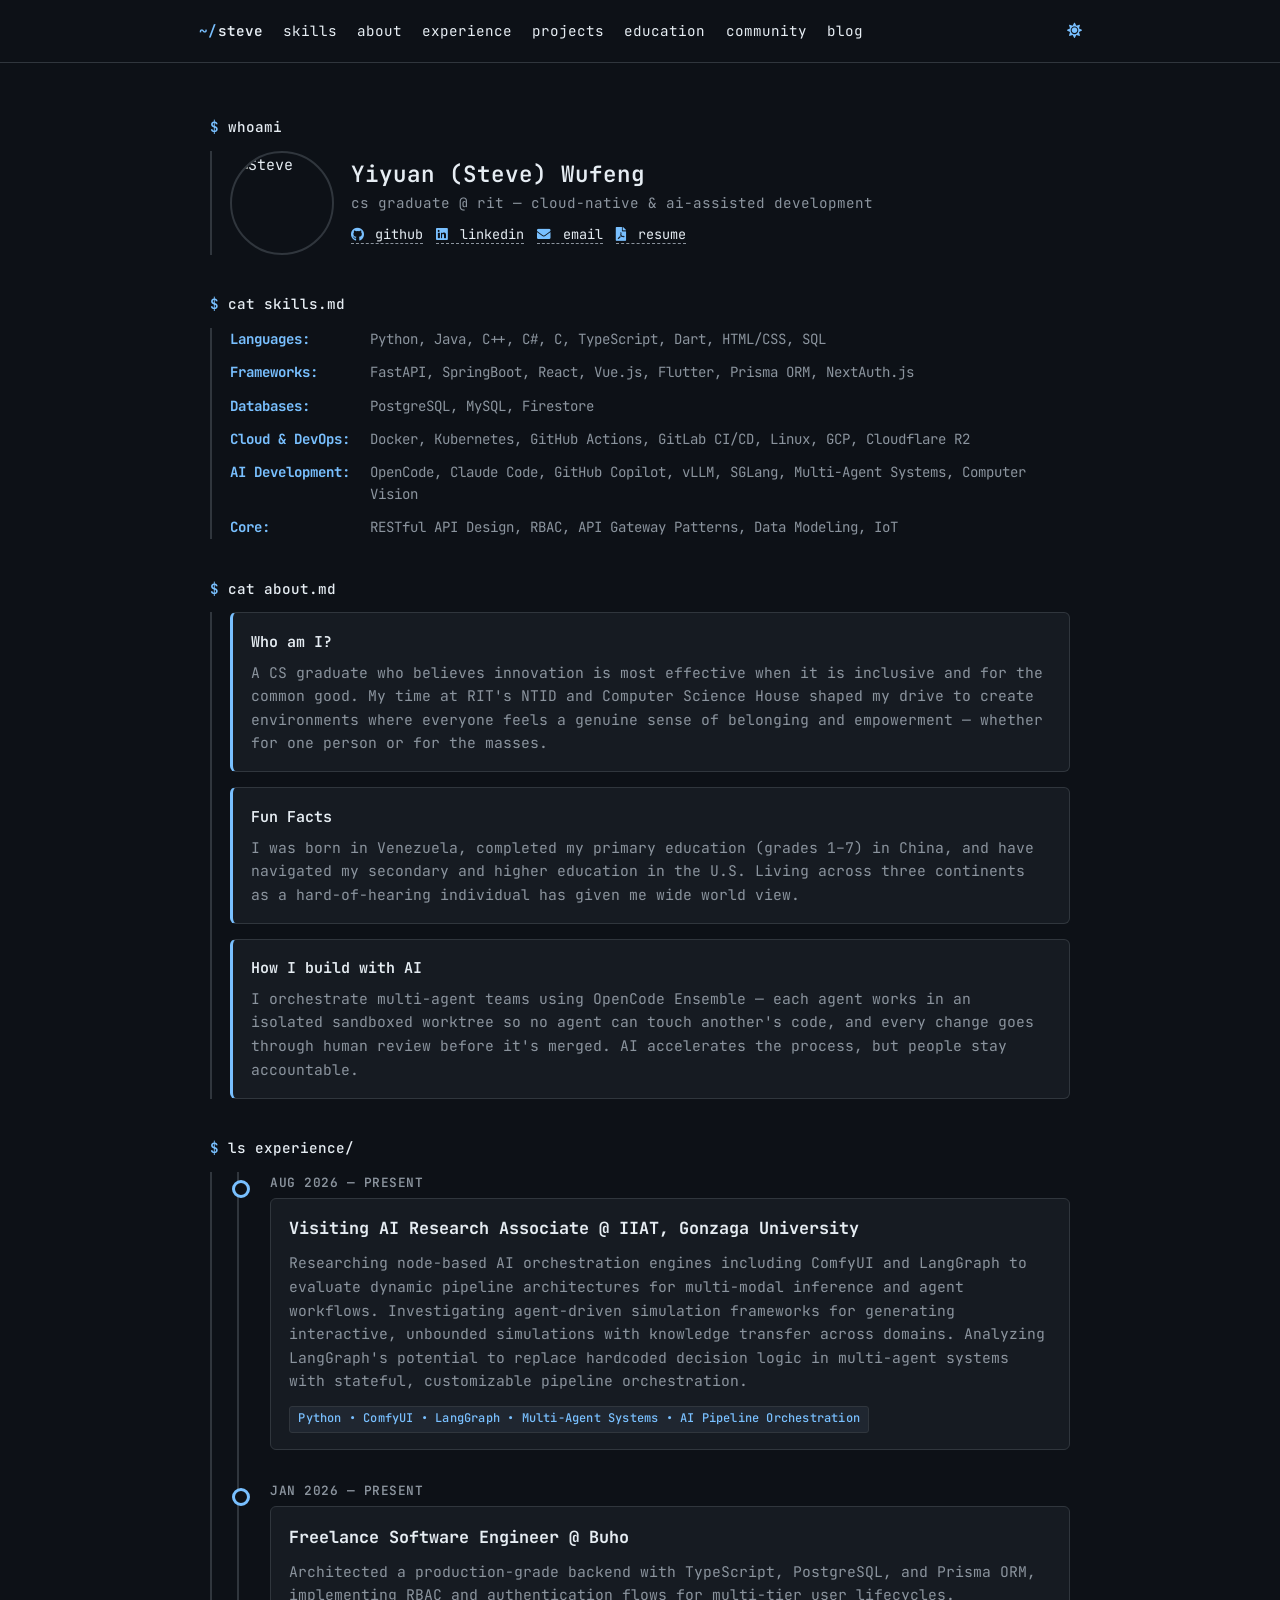
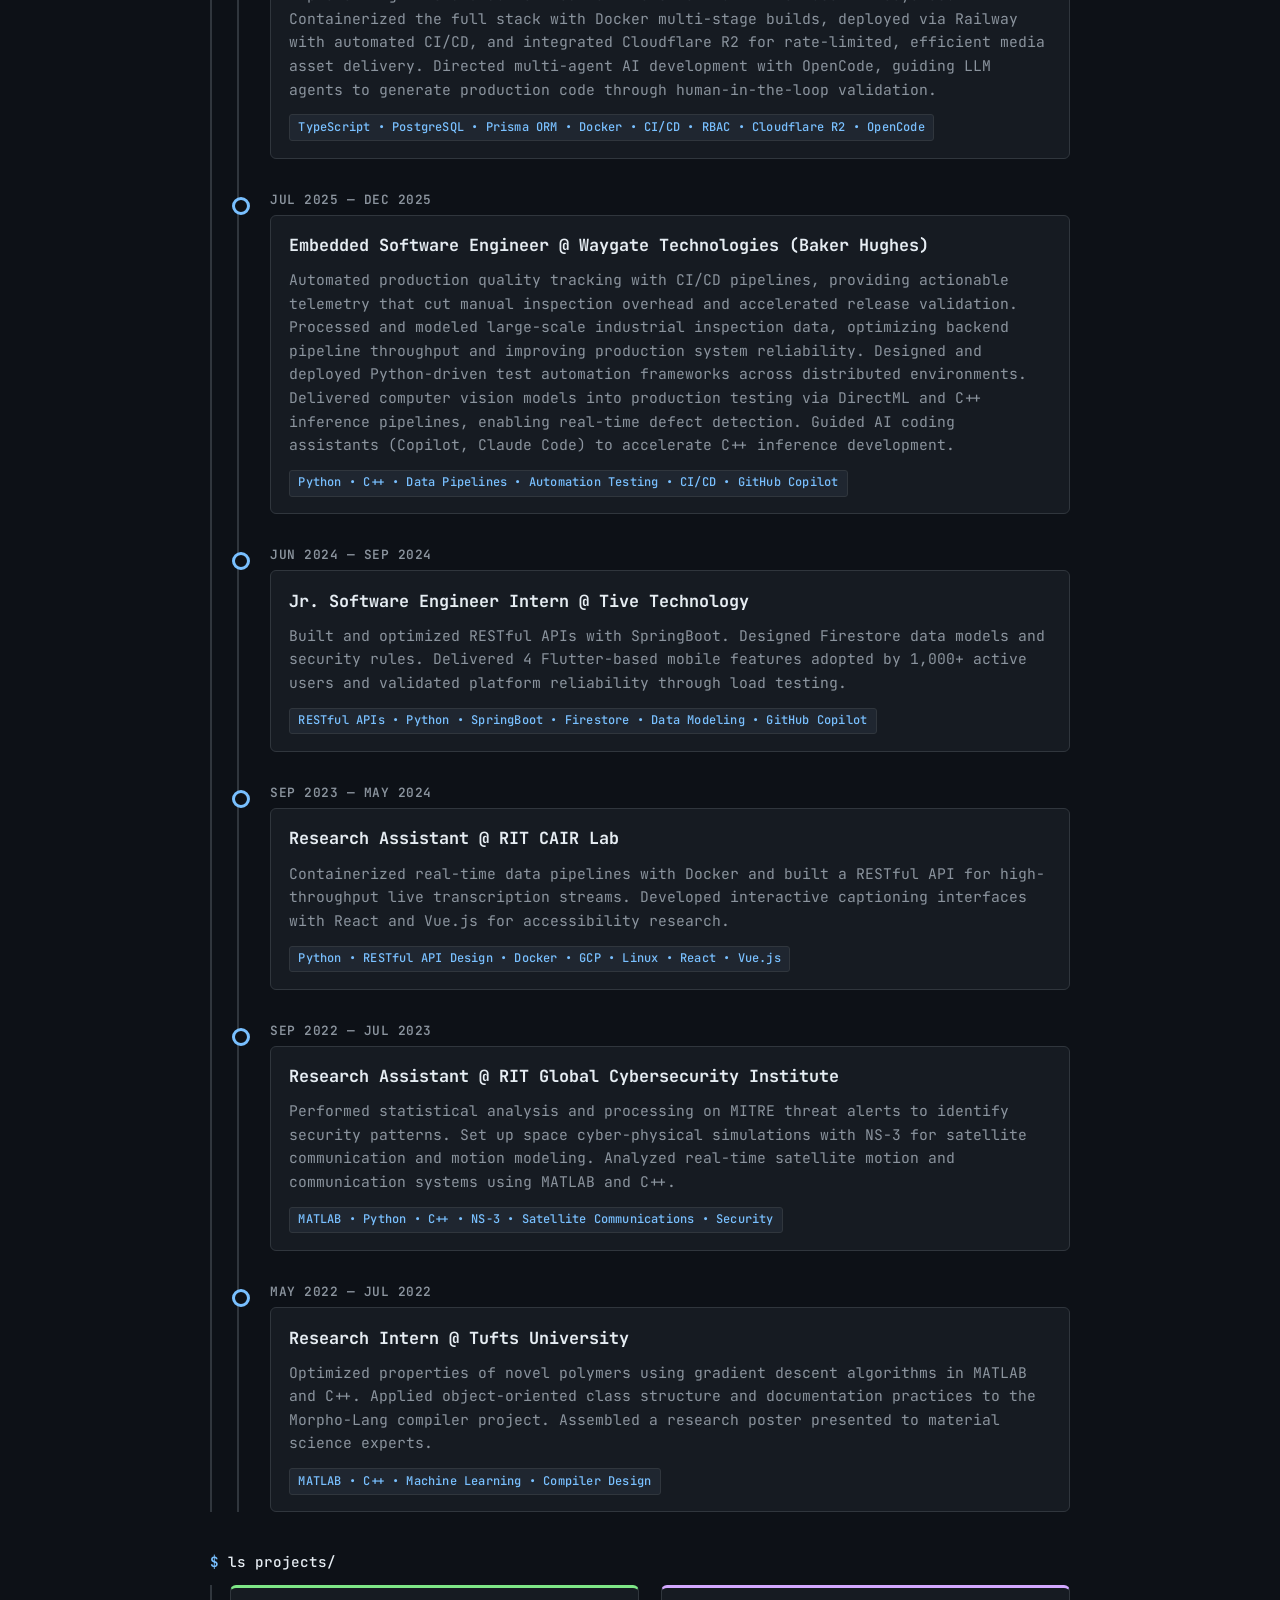
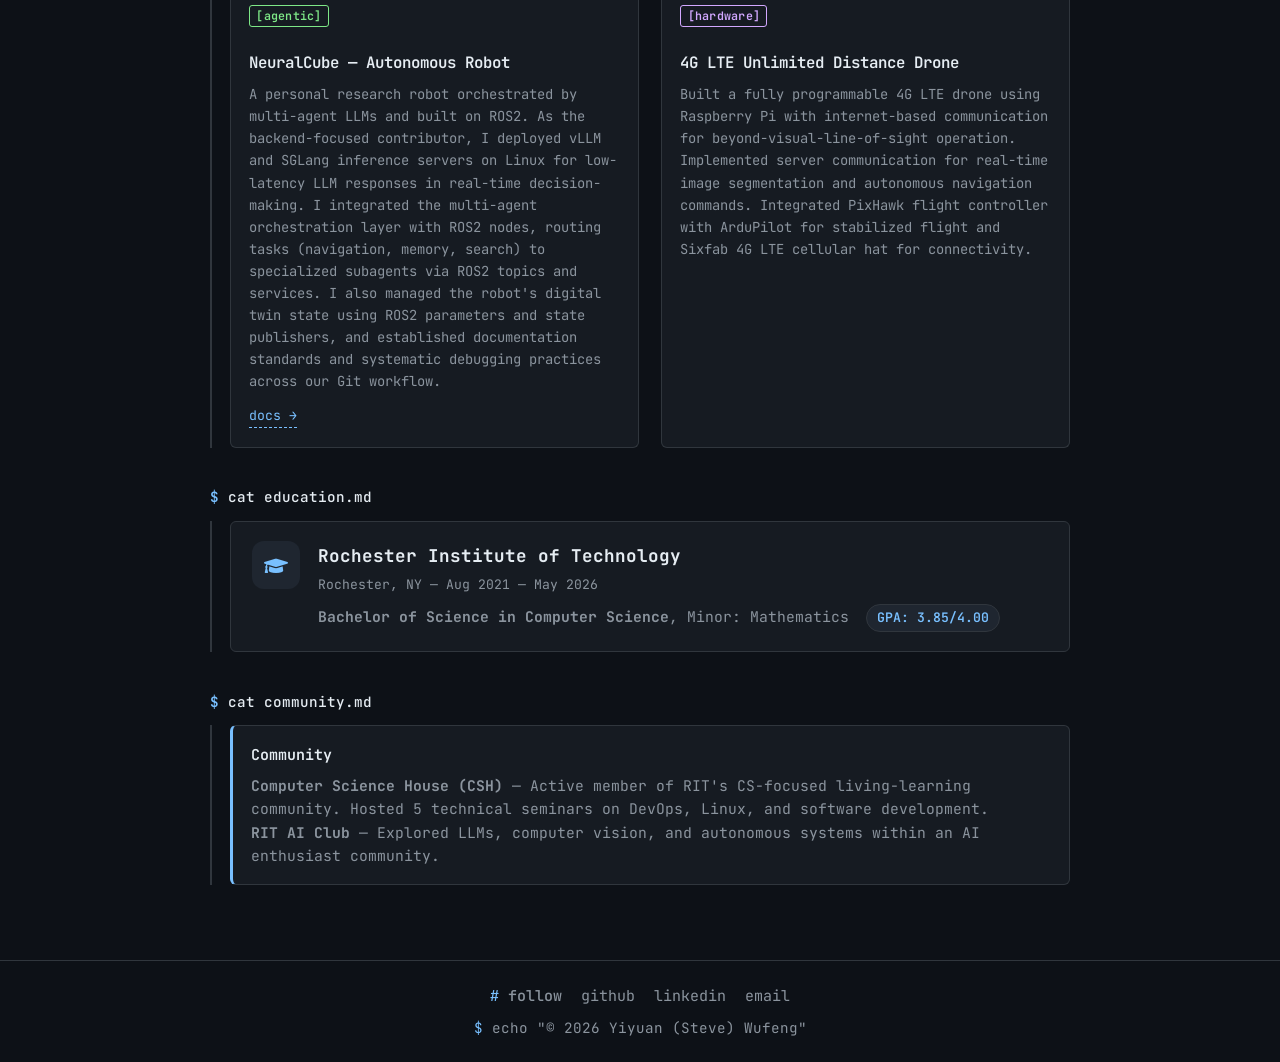
==== commit 5d19a37f: "Restructure portfolio for AI + embedded systems focus - Add Gonzaga IIAT Visiting AI Research Associ" ====
--- a/index.html
+++ b/index.html
@@ -71,8 +71,8 @@
             <strong>Frameworks:</strong> <span>FastAPI, SpringBoot, React, Vue.js, Flutter, Prisma ORM, NextAuth.js</span>
             <strong>Databases:</strong> <span>PostgreSQL, MySQL, Firestore</span>
             <strong>Cloud &amp; DevOps:</strong> <span>Docker, Kubernetes, GitHub Actions, GitLab CI/CD, Linux, GCP, Cloudflare R2</span>
-            <strong>AI Development:</strong> <span>OpenCode, Claude Code, GitHub Copilot, vLLM, SGLang</span>
-            <strong>Core:</strong> <span>RESTful API Design, RBAC, API Gateway Patterns, Data Modeling, Computer Vision, Multi-Agent Systems, IoT</span>
+            <strong>AI Development:</strong> <span>OpenCode, Claude Code, GitHub Copilot, vLLM, SGLang, Multi-Agent Systems, Computer Vision</span>
+            <strong>Core:</strong> <span>RESTful API Design, RBAC, API Gateway Patterns, Data Modeling, IoT</span>
           </div>
         </div>
       </section>
@@ -83,17 +83,13 @@
           <div class="about-cards">
             <div class="stub-card">
               <p class="stub-question">Who am I?</p>
-              <p class="stub-answer">I am a graduating CS student who cares about creating meaningful impact through technology. Impact doesn't have to be for the masses; it can be for a single person or the people I care about. I aim to create a community where everyone cares about others' well-being and happiness.</p>
+              <p class="stub-answer">A CS graduate who believes innovation is most effective when it is inclusive and for the common good. My time at RIT's NTID and Computer Science House shaped my drive to create environments where everyone feels a genuine sense of belonging and empowerment — whether for one person or for the masses.</p>
             </div>
             <div class="stub-card">
               <p class="stub-question">Fun Facts</p>
               <p class="stub-answer">I was born in Venezuela, completed my primary education (grades 1–7) in China, and have navigated my secondary and higher education in the U.S. Living across three continents as a hard-of-hearing individual has given me wide world view.</p>
             </div>
             <div class="stub-card">
-              <p class="stub-question">Beyond the résumé</p>
-              <p class="stub-answer">My time at RIT's National Technical Institute for the Deaf (NTID) and the Computer Science House (CSH) shaped my belief that innovation is most effective when it is inclusive and for the common good. I am driven by the desire to create environments where everyone feels a genuine sense of belonging and empowerment.</p>
-            </div>
-            <div class="stub-card">
               <p class="stub-question">How I build with AI</p>
               <p class="stub-answer">I orchestrate multi-agent teams using OpenCode Ensemble — each agent works in an isolated sandboxed worktree so no agent can touch another's code, and every change goes through human review before it's merged. AI accelerates the process, but people stay accountable.</p>
             </div>
@@ -106,10 +102,19 @@
         <div class="terminal__output">
           <div class="timeline">
             <div class="timeline-item reveal">
+              <div class="date">Aug 2026 — Present</div>
+              <div class="content">
+                <h3>Visiting AI Research Associate @ IIAT, Gonzaga University</h3>
+                <p>Researching node-based AI orchestration engines including ComfyUI and LangGraph to evaluate dynamic pipeline architectures for multi-modal inference and agent workflows. Investigating agent-driven simulation frameworks for generating interactive, unbounded simulations with knowledge transfer across domains. Analyzing LangGraph's potential to replace hardcoded decision logic in multi-agent systems with stateful, customizable pipeline orchestration.</p>
+                <span class="tags">Python &bull; ComfyUI &bull; LangGraph &bull; Multi-Agent Systems &bull; AI Pipeline Orchestration</span>
+              </div>
+            </div>
+
+            <div class="timeline-item reveal">
               <div class="date">Jan 2026 — Present</div>
               <div class="content">
                 <h3>Freelance Software Engineer @ Buho</h3>
-                <p>Architected a production-grade backend with TypeScript, PostgreSQL, and Prisma ORM, achieving clean API separation and normalized relational data management. Implemented RBAC and authentication flows managing multi-tier user lifecycles, cart state, and protected API routing for production-scale e-commerce. Containerized the full stack with Docker multi-stage builds and deployed via Railway with automated CI/CD. Integrated Cloudflare R2 behind API gateway patterns, enforcing rate limiting and efficient asset delivery for media-heavy workloads. Directed multi-agent AI development with OpenCode, guiding LLM agents to generate production code through human-in-the-loop validation.</p>
+                <p>Architected a production-grade backend with TypeScript, PostgreSQL, and Prisma ORM, implementing RBAC and authentication flows for multi-tier user lifecycles. Containerized the full stack with Docker multi-stage builds, deployed via Railway with automated CI/CD, and integrated Cloudflare R2 for rate-limited, efficient media asset delivery. Directed multi-agent AI development with OpenCode, guiding LLM agents to generate production code through human-in-the-loop validation.</p>
                 <span class="tags">TypeScript &bull; PostgreSQL &bull; Prisma ORM &bull; Docker &bull; CI/CD &bull; RBAC &bull; Cloudflare R2 &bull; OpenCode</span>
               </div>
             </div>
@@ -127,7 +132,7 @@
               <div class="date">Jun 2024 — Sep 2024</div>
               <div class="content">
                 <h3>Jr. Software Engineer Intern @ Tive Technology</h3>
-                <p>Built and optimized RESTful APIs with SpringBoot, reducing database query latency through streamlined data access patterns. Designed Firestore data models and security rules, enforcing secure multi-user access across the platform. Delivered 4 Flutter-based mobile features adopted by 1,000+ active users within the first quarter. Validated platform reliability through systematic load testing.</p>
+                <p>Built and optimized RESTful APIs with SpringBoot. Designed Firestore data models and security rules. Delivered 4 Flutter-based mobile features adopted by 1,000+ active users and validated platform reliability through load testing.</p>
                 <span class="tags">RESTful APIs &bull; Python &bull; SpringBoot &bull; Firestore &bull; Data Modeling &bull; GitHub Copilot</span>
               </div>
             </div>
@@ -136,7 +141,7 @@
               <div class="date">Sep 2023 — May 2024</div>
               <div class="content">
                 <h3>Research Assistant @ RIT CAIR Lab</h3>
-                <p>Containerized real-time data-processing pipelines with Docker, enabling reproducible one-command deployments across heterogeneous Linux research environments. Architected a RESTful API layer handling high-throughput live transcription streams, supporting real-time accessibility research without data loss. Built interactive live captioning interfaces with React and Vue.js.</p>
+                <p>Containerized real-time data pipelines with Docker and built a RESTful API for high-throughput live transcription streams. Developed interactive captioning interfaces with React and Vue.js for accessibility research.</p>
                 <span class="tags">Python &bull; RESTful API Design &bull; Docker &bull; GCP &bull; Linux &bull; React &bull; Vue.js</span>
               </div>
             </div>
@@ -213,20 +218,10 @@
       <section class="terminal__section" id="community">
         <span class="terminal__prompt">cat community.md</span>
         <div class="terminal__output">
-          <div class="timeline">
-            <div class="timeline-item reveal">
-              <div class="date">Aug 2021 — Present</div>
-              <div class="content">
-                <h3>Computer Science House (CSH)</h3>
-                <p>Active member of RIT's CS-focused living-learning community. Hosted 5 technical seminars and workshops on DevOps, Linux administration, and software development to mentor peers and spread knowledge across the community.</p>
-              </div>
-            </div>
-            <div class="timeline-item reveal">
-              <div class="date">Aug 2022 — Present</div>
-              <div class="content">
-                <h3>RIT Artificial Intelligence Club</h3>
-                <p>Member of AI enthusiast community exploring active research areas in AI/ML. Participated in discussions on large language models, computer vision, and autonomous systems while collaborating on group projects.</p>
-              </div>
+          <div class="about-cards">
+            <div class="stub-card">
+              <p class="stub-question">Community</p>
+              <p class="stub-answer"><strong>Computer Science House (CSH)</strong> — Active member of RIT's CS-focused living-learning community. Hosted 5 technical seminars on DevOps, Linux, and software development.<br><strong>RIT AI Club</strong> — Explored LLMs, computer vision, and autonomous systems within an AI enthusiast community.</p>
             </div>
           </div>
         </div>
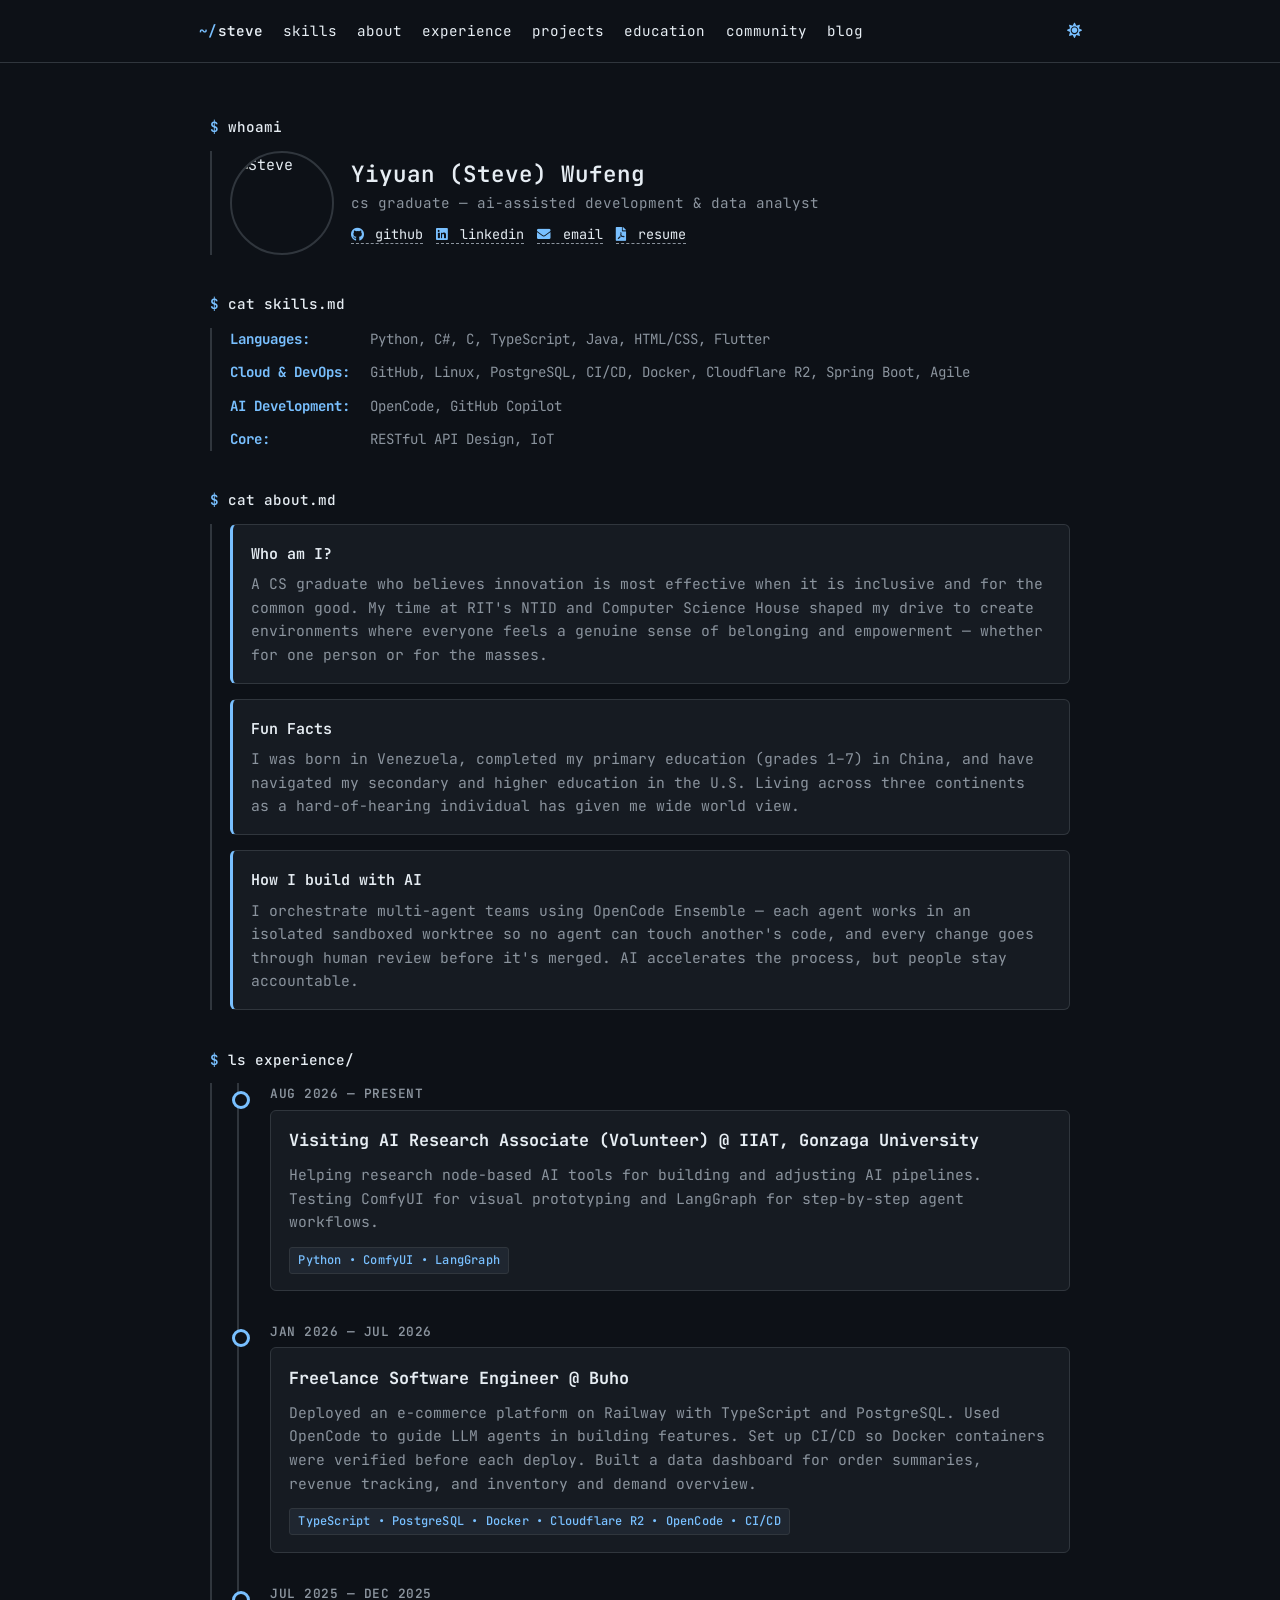
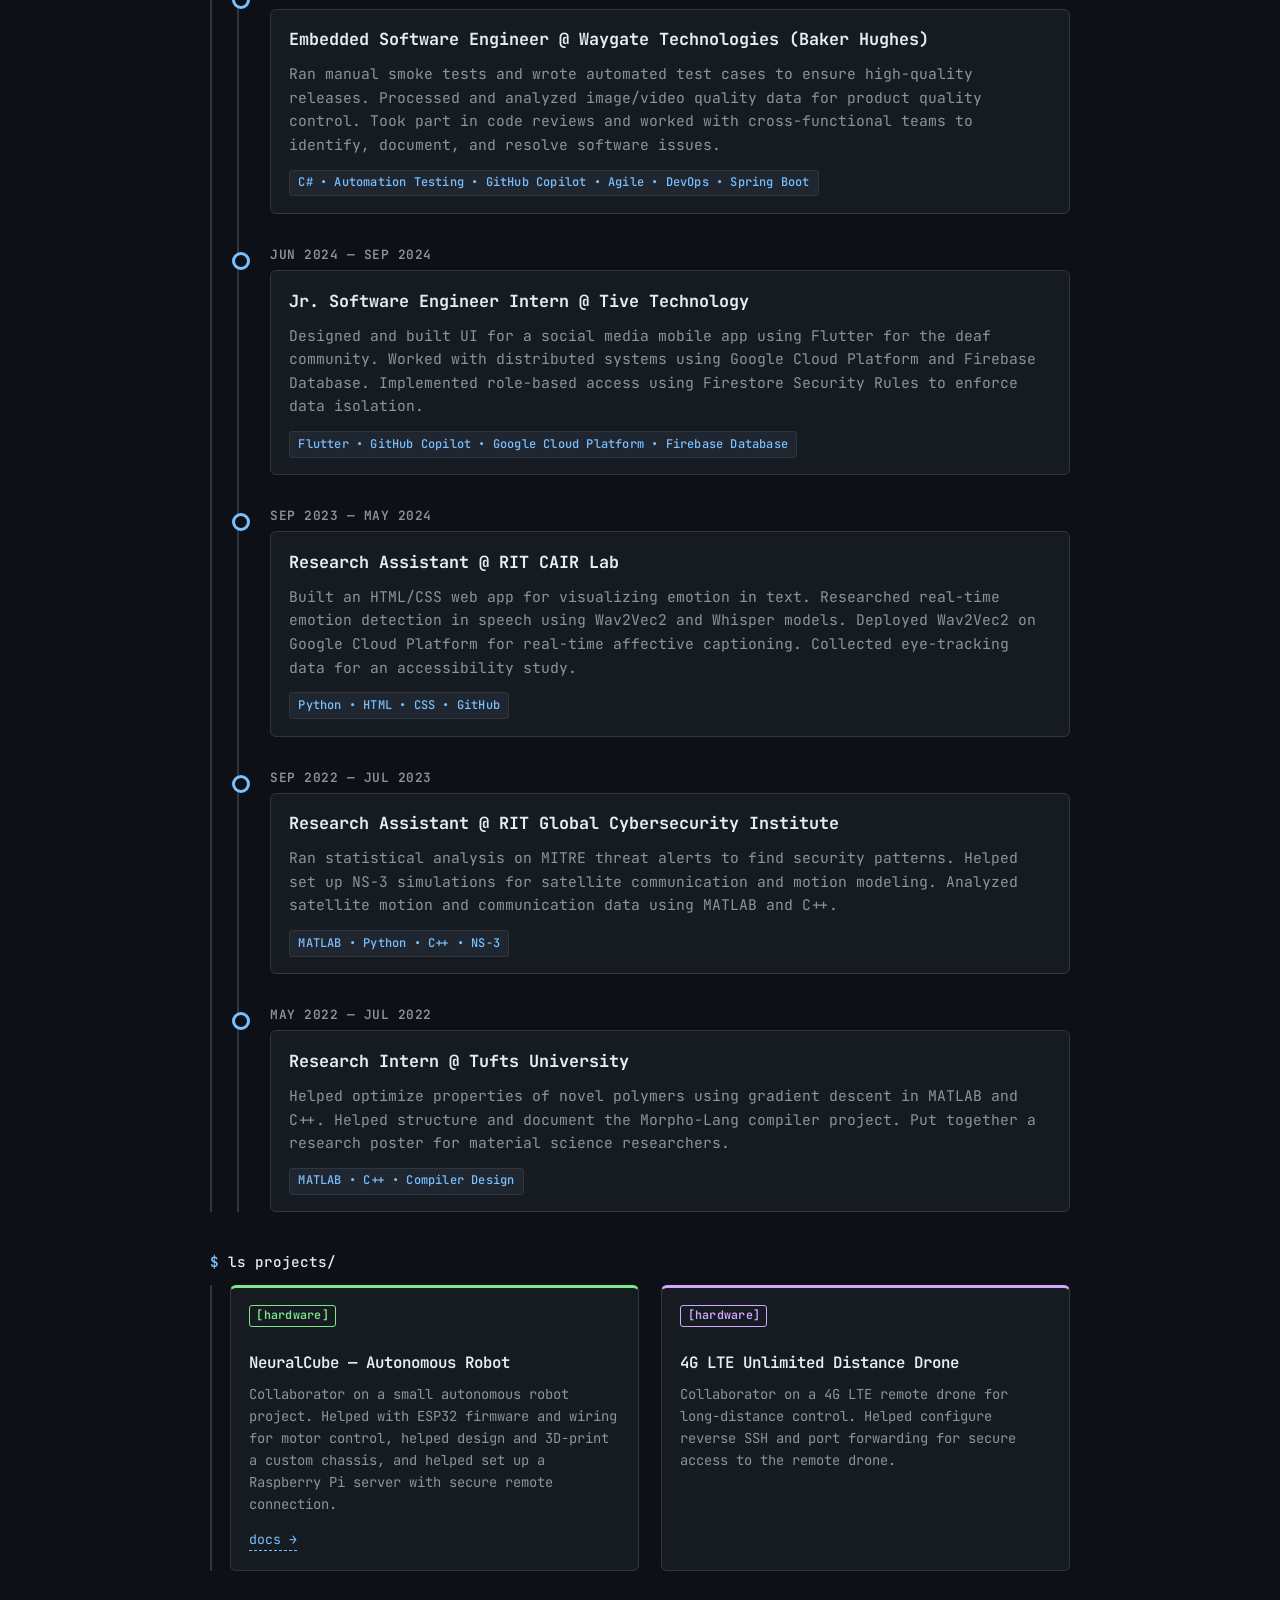
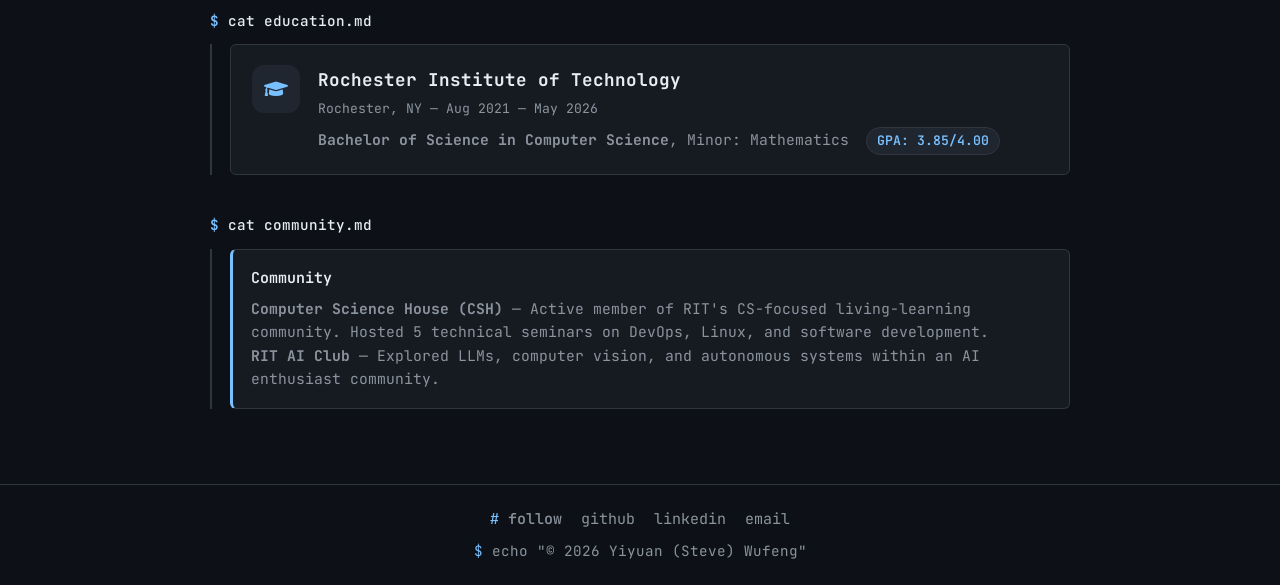
==== commit 342cca1d: "Tone down CV, resume, and website to plain direct language - Resume: fix grammar/typos, deduplicate " ====
--- a/index.html
+++ b/index.html
@@ -51,7 +51,7 @@
             <img class="terminal__avatar" src="https://avatars.githubusercontent.com/u/86623538?v=4" alt="Steve">
             <div class="terminal__whoami-text">
               <p class="terminal__whoami">Yiyuan (Steve) Wufeng</p>
-              <p class="terminal__whoami-role">cs graduate @ rit — cloud-native &amp; ai-assisted development</p>
+              <p class="terminal__whoami-role">cs graduate — ai-assisted development &amp; data analyst</p>
               <ul class="terminal__social">
                 <li><a href="https://github.com/SteveWufeng" rel="me"><i class="fab fa-github" aria-hidden="true"></i> github</a></li>
                 <li><a href="https://linkedin.com/in/yiyuan-wufeng/" rel="me"><i class="fab fa-linkedin" aria-hidden="true"></i> linkedin</a></li>
@@ -67,12 +67,10 @@
         <span class="terminal__prompt">cat skills.md</span>
         <div class="terminal__output">
           <div class="skills-grid">
-            <strong>Languages:</strong> <span>Python, Java, C++, C#, C, TypeScript, Dart, HTML/CSS, SQL</span>
-            <strong>Frameworks:</strong> <span>FastAPI, SpringBoot, React, Vue.js, Flutter, Prisma ORM, NextAuth.js</span>
-            <strong>Databases:</strong> <span>PostgreSQL, MySQL, Firestore</span>
-            <strong>Cloud &amp; DevOps:</strong> <span>Docker, Kubernetes, GitHub Actions, GitLab CI/CD, Linux, GCP, Cloudflare R2</span>
-            <strong>AI Development:</strong> <span>OpenCode, Claude Code, GitHub Copilot, vLLM, SGLang, Multi-Agent Systems, Computer Vision</span>
-            <strong>Core:</strong> <span>RESTful API Design, RBAC, API Gateway Patterns, Data Modeling, IoT</span>
+            <strong>Languages:</strong> <span>Python, C#, C, TypeScript, Java, HTML/CSS, Flutter</span>
+            <strong>Cloud &amp; DevOps:</strong> <span>GitHub, Linux, PostgreSQL, CI/CD, Docker, Cloudflare R2, Spring Boot, Agile</span>
+            <strong>AI Development:</strong> <span>OpenCode, GitHub Copilot</span>
+            <strong>Core:</strong> <span>RESTful API Design, IoT</span>
           </div>
         </div>
       </section>
@@ -104,18 +102,18 @@
             <div class="timeline-item reveal">
               <div class="date">Aug 2026 — Present</div>
               <div class="content">
-                <h3>Visiting AI Research Associate @ IIAT, Gonzaga University</h3>
-                <p>Researching node-based AI orchestration engines including ComfyUI and LangGraph to evaluate dynamic pipeline architectures for multi-modal inference and agent workflows. Investigating agent-driven simulation frameworks for generating interactive, unbounded simulations with knowledge transfer across domains. Analyzing LangGraph's potential to replace hardcoded decision logic in multi-agent systems with stateful, customizable pipeline orchestration.</p>
-                <span class="tags">Python &bull; ComfyUI &bull; LangGraph &bull; Multi-Agent Systems &bull; AI Pipeline Orchestration</span>
-              </div>
-            </div>
-
-            <div class="timeline-item reveal">
-              <div class="date">Jan 2026 — Present</div>
+                <h3>Visiting AI Research Associate (Volunteer) @ IIAT, Gonzaga University</h3>
+                <p>Helping research node-based AI tools for building and adjusting AI pipelines. Testing ComfyUI for visual prototyping and LangGraph for step-by-step agent workflows.</p>
+                <span class="tags">Python &bull; ComfyUI &bull; LangGraph</span>
+              </div>
+            </div>
+
+            <div class="timeline-item reveal">
+              <div class="date">Jan 2026 — Jul 2026</div>
               <div class="content">
                 <h3>Freelance Software Engineer @ Buho</h3>
-                <p>Architected a production-grade backend with TypeScript, PostgreSQL, and Prisma ORM, implementing RBAC and authentication flows for multi-tier user lifecycles. Containerized the full stack with Docker multi-stage builds, deployed via Railway with automated CI/CD, and integrated Cloudflare R2 for rate-limited, efficient media asset delivery. Directed multi-agent AI development with OpenCode, guiding LLM agents to generate production code through human-in-the-loop validation.</p>
-                <span class="tags">TypeScript &bull; PostgreSQL &bull; Prisma ORM &bull; Docker &bull; CI/CD &bull; RBAC &bull; Cloudflare R2 &bull; OpenCode</span>
+                <p>Deployed an e-commerce platform on Railway with TypeScript and PostgreSQL. Used OpenCode to guide LLM agents in building features. Set up CI/CD so Docker containers were verified before each deploy. Built a data dashboard for order summaries, revenue tracking, and inventory and demand overview.</p>
+                <span class="tags">TypeScript &bull; PostgreSQL &bull; Docker &bull; Cloudflare R2 &bull; OpenCode &bull; CI/CD</span>
               </div>
             </div>
 
@@ -123,8 +121,8 @@
               <div class="date">Jul 2025 — Dec 2025</div>
               <div class="content">
                 <h3>Embedded Software Engineer @ Waygate Technologies (Baker Hughes)</h3>
-                <p>Automated production quality tracking with CI/CD pipelines, providing actionable telemetry that cut manual inspection overhead and accelerated release validation. Processed and modeled large-scale industrial inspection data, optimizing backend pipeline throughput and improving production system reliability. Designed and deployed Python-driven test automation frameworks across distributed environments. Delivered computer vision models into production testing via DirectML and C++ inference pipelines, enabling real-time defect detection. Guided AI coding assistants (Copilot, Claude Code) to accelerate C++ inference development.</p>
-                <span class="tags">Python &bull; C++ &bull; Data Pipelines &bull; Automation Testing &bull; CI/CD &bull; GitHub Copilot</span>
+                <p>Ran manual smoke tests and wrote automated test cases to ensure high-quality releases. Processed and analyzed image/video quality data for product quality control. Took part in code reviews and worked with cross-functional teams to identify, document, and resolve software issues.</p>
+                <span class="tags">C# &bull; Automation Testing &bull; GitHub Copilot &bull; Agile &bull; DevOps &bull; Spring Boot</span>
               </div>
             </div>
 
@@ -132,8 +130,8 @@
               <div class="date">Jun 2024 — Sep 2024</div>
               <div class="content">
                 <h3>Jr. Software Engineer Intern @ Tive Technology</h3>
-                <p>Built and optimized RESTful APIs with SpringBoot. Designed Firestore data models and security rules. Delivered 4 Flutter-based mobile features adopted by 1,000+ active users and validated platform reliability through load testing.</p>
-                <span class="tags">RESTful APIs &bull; Python &bull; SpringBoot &bull; Firestore &bull; Data Modeling &bull; GitHub Copilot</span>
+                <p>Designed and built UI for a social media mobile app using Flutter for the deaf community. Worked with distributed systems using Google Cloud Platform and Firebase Database. Implemented role-based access using Firestore Security Rules to enforce data isolation.</p>
+                <span class="tags">Flutter &bull; GitHub Copilot &bull; Google Cloud Platform &bull; Firebase Database</span>
               </div>
             </div>
 
@@ -141,8 +139,8 @@
               <div class="date">Sep 2023 — May 2024</div>
               <div class="content">
                 <h3>Research Assistant @ RIT CAIR Lab</h3>
-                <p>Containerized real-time data pipelines with Docker and built a RESTful API for high-throughput live transcription streams. Developed interactive captioning interfaces with React and Vue.js for accessibility research.</p>
-                <span class="tags">Python &bull; RESTful API Design &bull; Docker &bull; GCP &bull; Linux &bull; React &bull; Vue.js</span>
+                <p>Built an HTML/CSS web app for visualizing emotion in text. Researched real-time emotion detection in speech using Wav2Vec2 and Whisper models. Deployed Wav2Vec2 on Google Cloud Platform for real-time affective captioning. Collected eye-tracking data for an accessibility study.</p>
+                <span class="tags">Python &bull; HTML &bull; CSS &bull; GitHub</span>
               </div>
             </div>
 
@@ -150,8 +148,8 @@
               <div class="date">Sep 2022 — Jul 2023</div>
               <div class="content">
                 <h3>Research Assistant @ RIT Global Cybersecurity Institute</h3>
-                <p>Performed statistical analysis and processing on MITRE threat alerts to identify security patterns. Set up space cyber-physical simulations with NS-3 for satellite communication and motion modeling. Analyzed real-time satellite motion and communication systems using MATLAB and C++.</p>
-                <span class="tags">MATLAB &bull; Python &bull; C++ &bull; NS-3 &bull; Satellite Communications &bull; Security</span>
+                <p>Ran statistical analysis on MITRE threat alerts to find security patterns. Helped set up NS-3 simulations for satellite communication and motion modeling. Analyzed satellite motion and communication data using MATLAB and C++.</p>
+                <span class="tags">MATLAB &bull; Python &bull; C++ &bull; NS-3</span>
               </div>
             </div>
 
@@ -159,8 +157,8 @@
               <div class="date">May 2022 — Jul 2022</div>
               <div class="content">
                 <h3>Research Intern @ Tufts University</h3>
-                <p>Optimized properties of novel polymers using gradient descent algorithms in MATLAB and C++. Applied object-oriented class structure and documentation practices to the Morpho-Lang compiler project. Assembled a research poster presented to material science experts.</p>
-                <span class="tags">MATLAB &bull; C++ &bull; Machine Learning &bull; Compiler Design</span>
+                <p>Helped optimize properties of novel polymers using gradient descent in MATLAB and C++. Helped structure and document the Morpho-Lang compiler project. Put together a research poster for material science researchers.</p>
+                <span class="tags">MATLAB &bull; C++ &bull; Compiler Design</span>
               </div>
             </div>
           </div>
@@ -174,11 +172,11 @@
             <article class="project-card project-card--agentic reveal">
               <div class="project-card__body">
                 <div class="project-card__tag-row">
-                  <span class="tag tag--agentic">agentic</span>
+                  <span class="tag tag--agentic">hardware</span>
                 </div>
                 <h2 class="project-card__title">NeuralCube — Autonomous Robot</h2>
                 <div class="project-card__desc">
-                  <p>A personal research robot orchestrated by multi-agent LLMs and built on ROS2. As the backend-focused contributor, I deployed vLLM and SGLang inference servers on Linux for low-latency LLM responses in real-time decision-making. I integrated the multi-agent orchestration layer with ROS2 nodes, routing tasks (navigation, memory, search) to specialized subagents via ROS2 topics and services. I also managed the robot's digital twin state using ROS2 parameters and state publishers, and established documentation standards and systematic debugging practices across our Git workflow.</p>
+                  <p>Collaborator on a small autonomous robot project. Helped with ESP32 firmware and wiring for motor control, helped design and 3D-print a custom chassis, and helped set up a Raspberry Pi server with secure remote connection.</p>
                 </div>
                 <p class="project-card__links">
                   <a href="https://chanelfcheng.github.io/NeuralCube-Docs/">docs &rarr;</a>
@@ -193,7 +191,7 @@
                 </div>
                 <h2 class="project-card__title">4G LTE Unlimited Distance Drone</h2>
                 <div class="project-card__desc">
-                  <p>Built a fully programmable 4G LTE drone using Raspberry Pi with internet-based communication for beyond-visual-line-of-sight operation. Implemented server communication for real-time image segmentation and autonomous navigation commands. Integrated PixHawk flight controller with ArduPilot for stabilized flight and Sixfab 4G LTE cellular hat for connectivity.</p>
+                  <p>Collaborator on a 4G LTE remote drone for long-distance control. Helped configure reverse SSH and port forwarding for secure access to the remote drone.</p>
                 </div>
               </div>
             </article>
